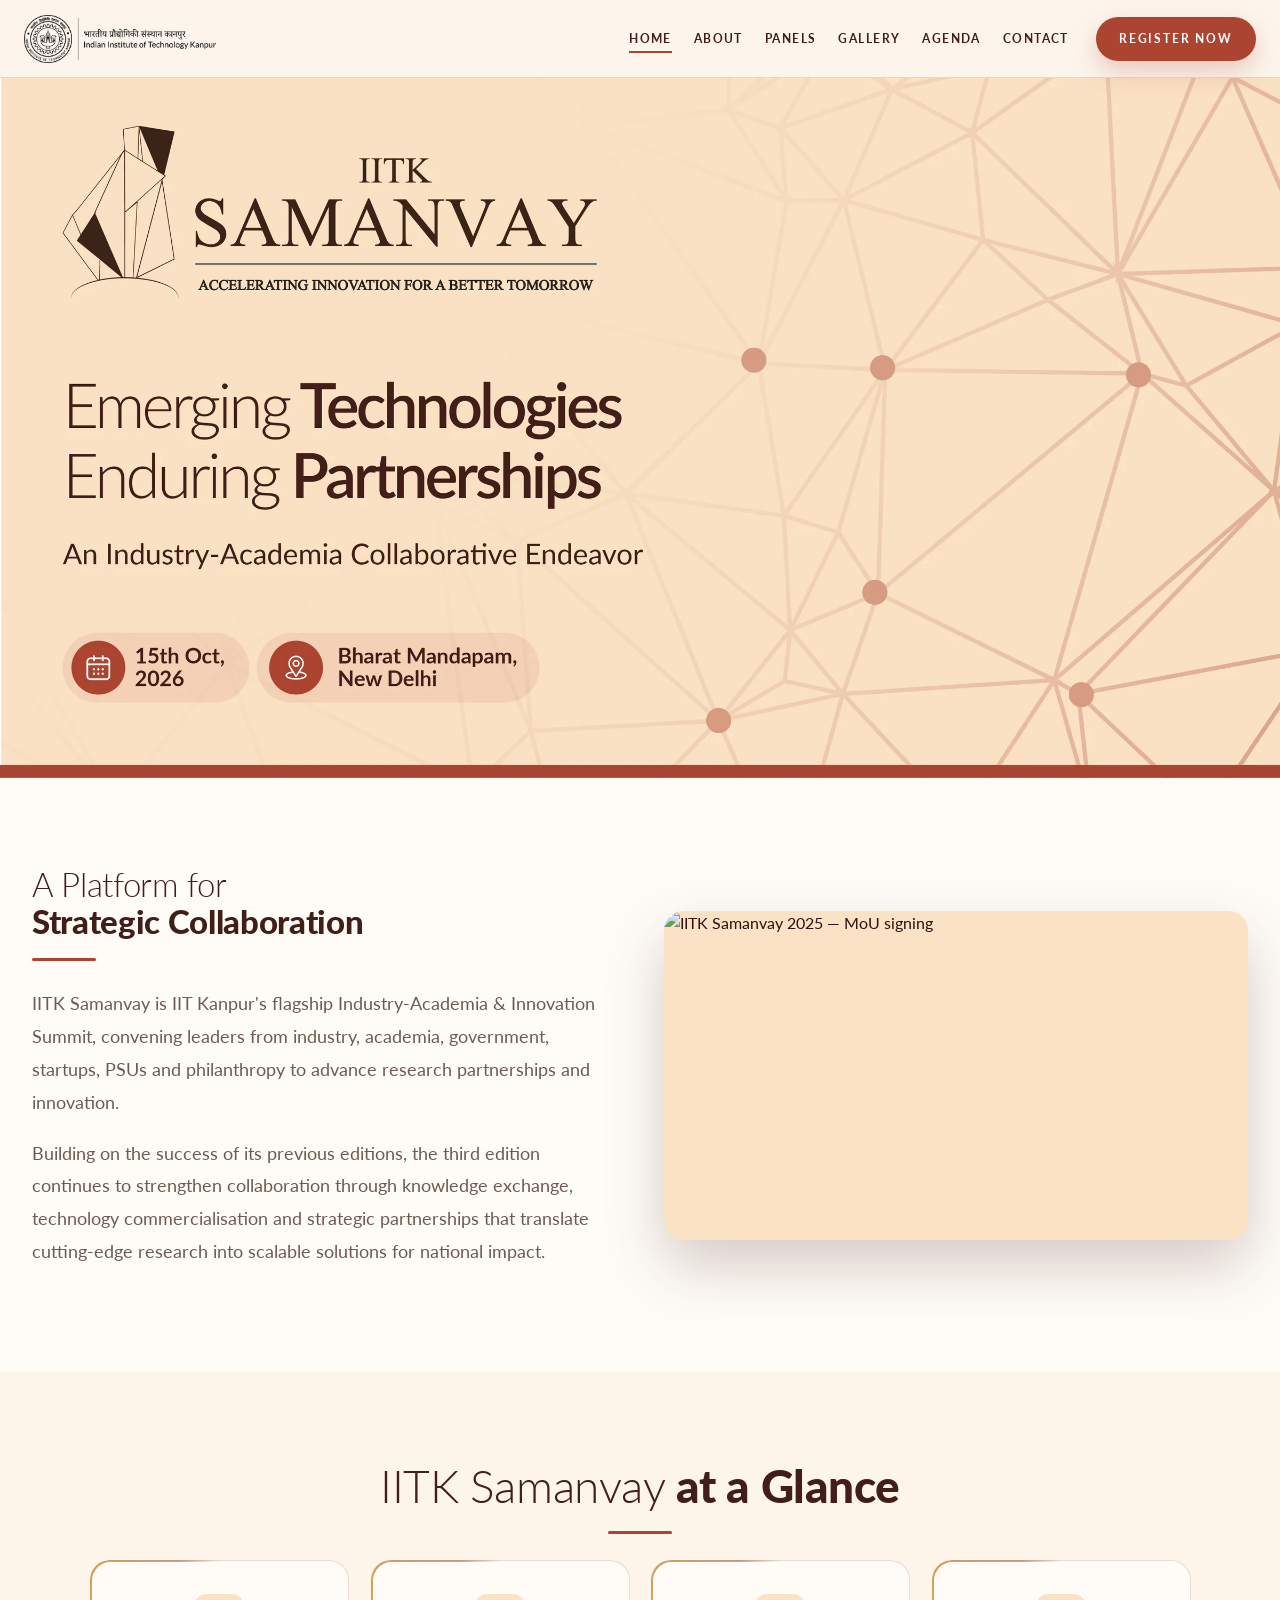
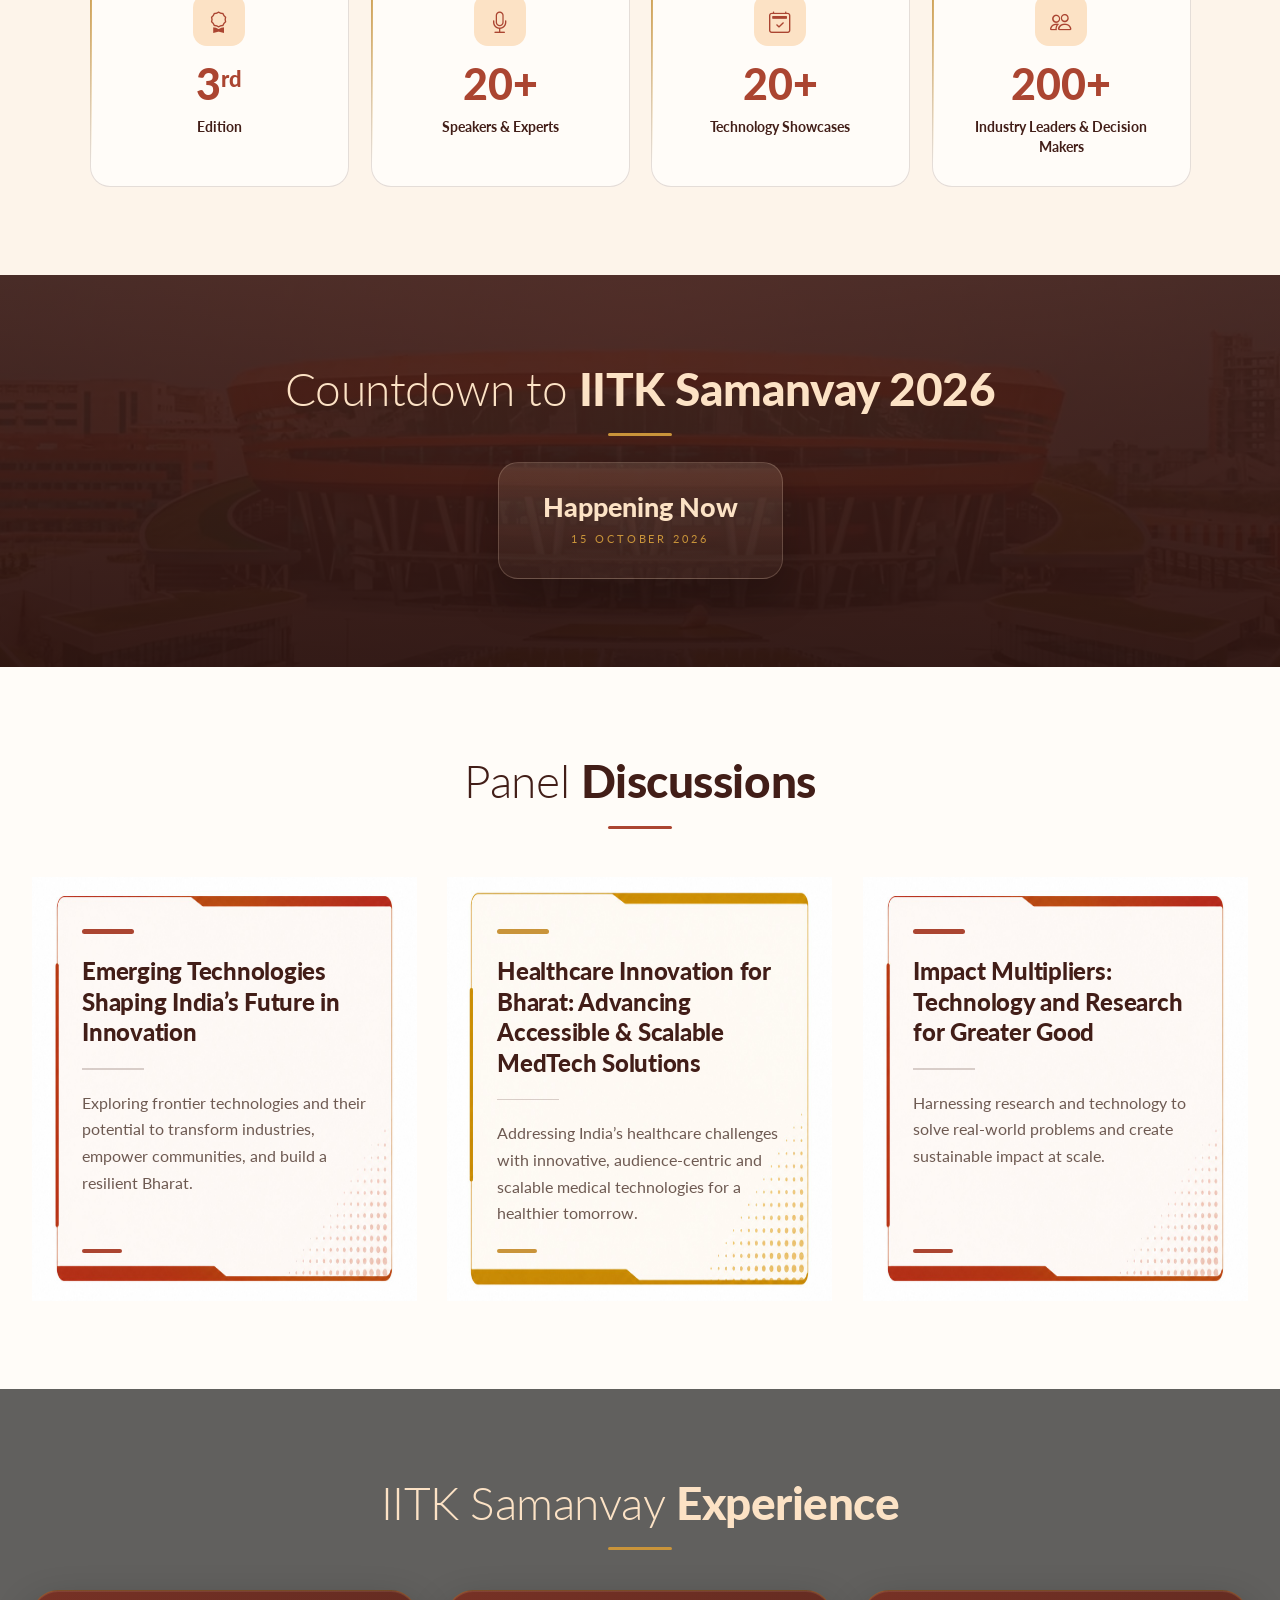
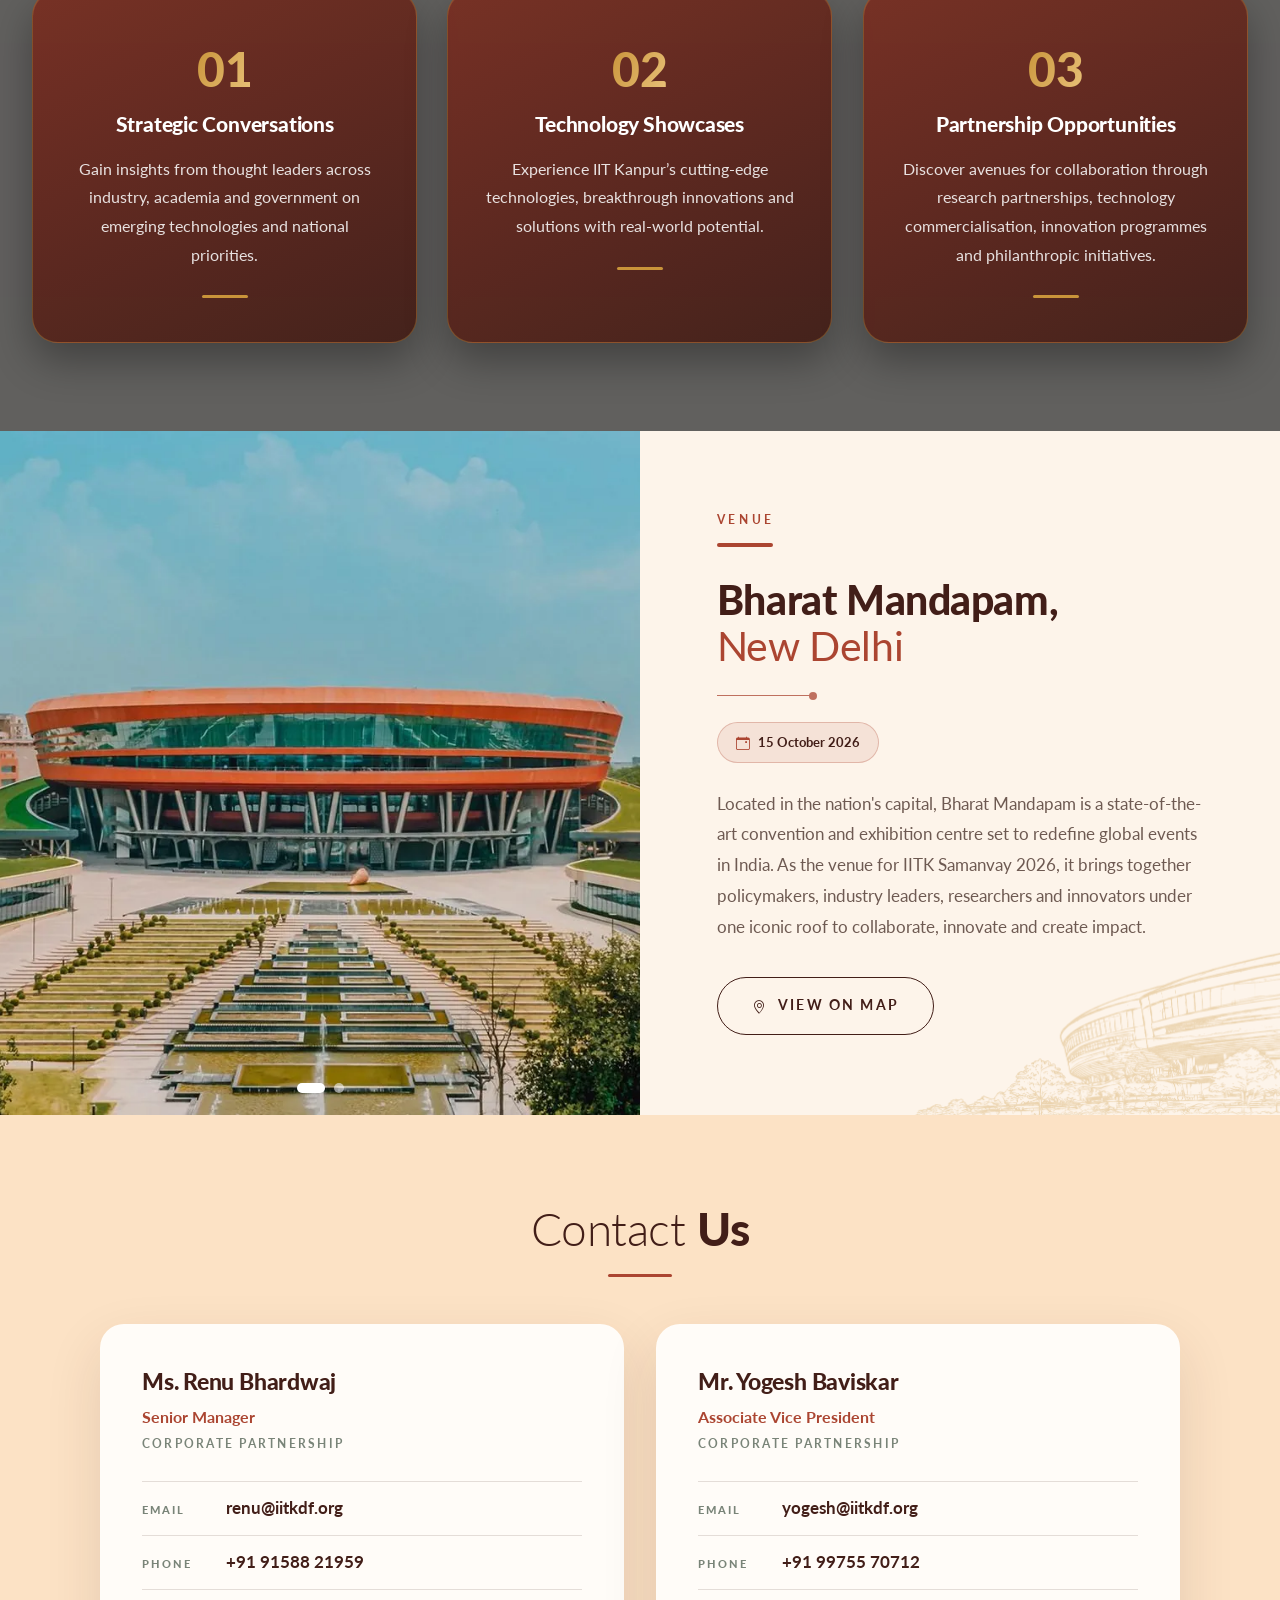
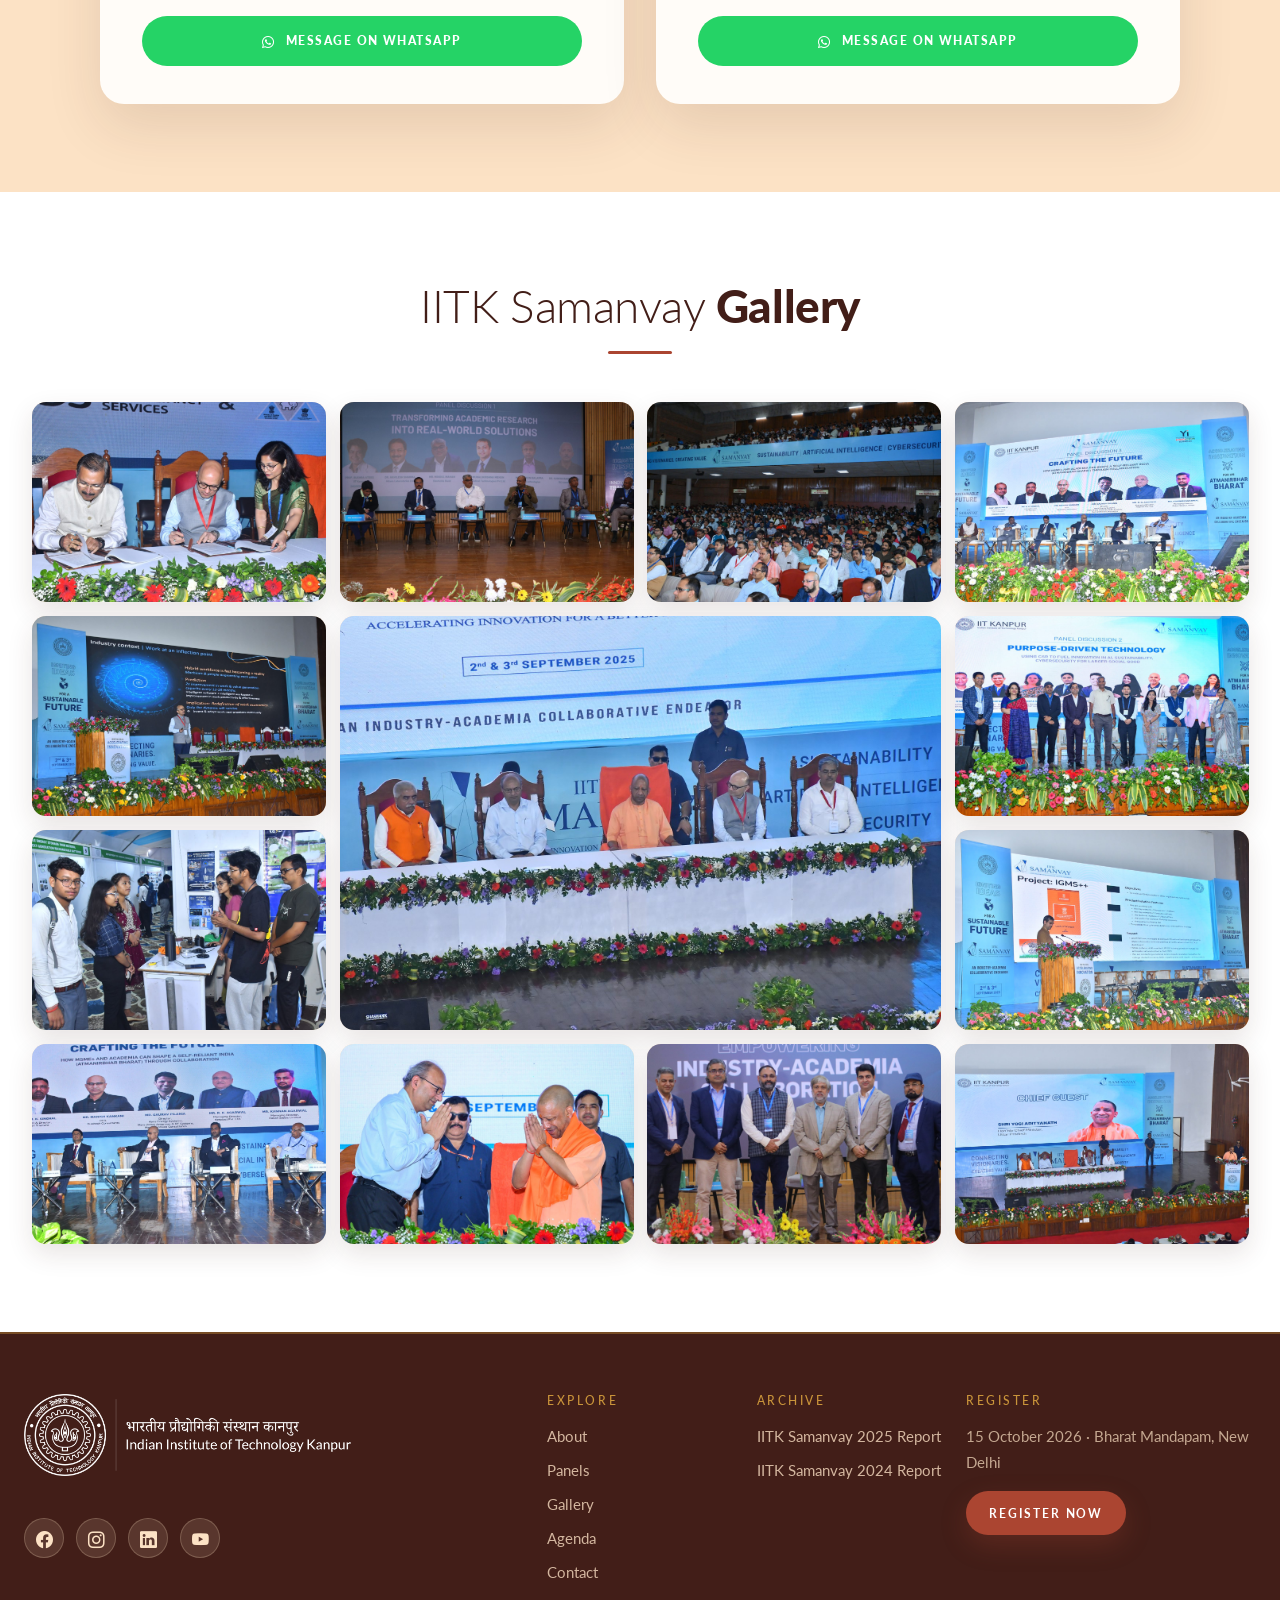
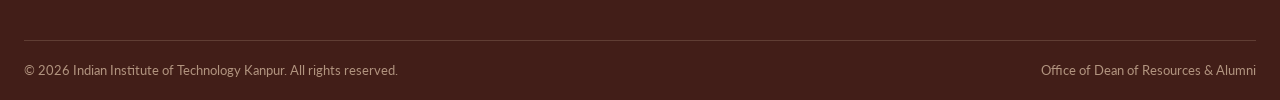
==== index.html @ 276095b9 "first f  h  j j commit" ====
<!DOCTYPE html>
<html lang="en">

<head>
  <meta charset="UTF-8" />
  <meta name="viewport" content="width=device-width, initial-scale=1.0" />
  <title>IITK Samanvay 2026 | Industry-Academia &amp; Innovation Summit — IIT Kanpur</title>
  <meta name="description"
    content="IITK Samanvay 2026 — IIT Kanpur's flagship Industry-Academia &amp; Innovation Summit. 15 October 2026, Bharat Mandapam, New Delhi." />

  <!-- Fonts: Lato (site-wide) -->
  <link rel="preconnect" href="https://fonts.googleapis.com">
  <link rel="preconnect" href="https://fonts.gstatic.com" crossorigin>
  <link href="https://fonts.googleapis.com/css2?family=Lato:wght@300;400;700;900&display=swap" rel="stylesheet">

  <!-- Bootstrap + icons -->
  <link href="https://cdn.jsdelivr.net/npm/bootstrap@5.3.3/dist/css/bootstrap.min.css" rel="stylesheet" />
  <link rel="stylesheet" href="https://cdn.jsdelivr.net/npm/bootstrap-icons@1.11.3/font/bootstrap-icons.css">

<!-- ?v= is a cache-buster: it must change whenever style.css / script.js / speakers.js
       change, otherwise browsers keep serving the old file. -->
  <link rel="stylesheet" href="https://cdn.jsdelivr.net/npm/aos@2.3.4/dist/aos.css">
  <link rel="stylesheet" href="style.css?v=f90b2dcb" />
  <link rel="preload" as="image" href="images/IITK_samanvay_banner.webp?v=c9e54ad0">

  <!-- Google Tag Manager -->
  <script>(function (w, d, s, l, i) {
      w[l] = w[l] || []; w[l].push({ 'gtm.start': new Date().getTime(), event: 'gtm.js' });
      var f = d.getElementsByTagName(s)[0], j = d.createElement(s), dl = l != 'dataLayer' ? '&l=' + l : '';
      j.async = true; j.src = 'https://www.googletagmanager.com/gtm.js?id=' + i + dl; f.parentNode.insertBefore(j, f);
    })(window, document, 'script', 'dataLayer', 'GTM-NC5HWK8');</script>
  <!-- End Google Tag Manager -->
</head>

<body>
  <noscript><iframe src="https://www.googletagmanager.com/ns.html?id=GTM-NC5HWK8" height="0" width="0"
      style="display:none;visibility:hidden"></iframe></noscript>

  <!-- ============================= NAVBAR ============================= -->
  <nav class="navbar navbar-expand-lg fixed-top gtu-nav">
    <div class="container-fluid px-3 px-lg-4">
      <a class="navbar-brand" href="index.html">
        <img src="images/iitk-logo.png?v=f8f34403" alt="Indian Institute of Technology Kanpur" class="brand-iitk" />
      </a>
      <button class="navbar-toggler" type="button" data-bs-toggle="collapse" data-bs-target="#navbarNav"
        aria-label="Toggle navigation">
        <i class="bi bi-list fs-3" style="color:#421E18"></i>
      </button>
      <div class="collapse navbar-collapse justify-content-end" id="navbarNav">
        <ul class="navbar-nav align-items-lg-center">
          <li class="nav-item"><a class="nav-link active" href="#home">Home</a></li>
          <li class="nav-item"><a class="nav-link" href="#about">About</a></li>
          <li class="nav-item"><a class="nav-link" href="#panels">Panels</a></li>
          <li class="nav-item"><a class="nav-link" href="#gallery">Gallery</a></li>
          <li class="nav-item"><a class="nav-link" href="https://iitk.ac.in/dora/IITK_Samanvay_Agenda_2026.pdf" target="_blank" rel="noopener noreferrer">Agenda</a></li>
          <li class="nav-item"><a class="nav-link" href="#contact">Contact</a></li>
          <li class="nav-item ms-lg-3 mt-2 mt-lg-0 d-none d-lg-block">
            <a href="https://zfrmz.in/ZJT3FvDksp4wmgIFJTu9" target="_blank" rel="noopener noreferrer"
              class="btn-gtu btn-sm-gtu w-100">Register Now</a>
          </li>
        </ul>
      </div>
    </div>
  </nav>

  <!-- ============================= HERO BANNER ============================= -->
  <section class="hero" id="home">
    <picture>
      <source media="(max-width: 767px)" type="image/webp" srcset="images/IITK_samanvay_banner_mobile.webp?v=a8222e92">
      <source media="(max-width: 767px)" srcset="images/IITK_samanvay_banner_mobile.jpg?v=a8222e92">
      <source type="image/webp" srcset="images/IITK_samanvay_banner.webp?v=c9e54ad0">
      <img src="images/IITK_samanvay_banner.jpg?v=c9e54ad0" alt="IITK Samanvay 2026 — Emerging Technologies, Enduring Partnerships"
        class="hero-img" fetchpriority="high">
    </picture>

  </section>

  <!-- ============================= ABOUT + PROMO VIDEO ============================= -->
  <section class="sec" id="about">
    <div class="container-gtu container-wide">
      <div class="row g-5 align-items-center">
        <div class="col-lg-6" data-aos="fade-up">
                    <h2 class="section-title title-fit">A Platform for<br><strong>Strategic Collaboration</strong></h2>
          <div class="rule"></div>
          <div class="about-copy">
            <p>IITK Samanvay is IIT Kanpur's flagship Industry-Academia &amp; Innovation Summit, convening leaders from
              industry, academia, government, startups, PSUs and philanthropy to advance research partnerships and
              innovation.</p>
            <p>Building on the success of its previous editions, the third edition continues to strengthen collaboration
              through knowledge exchange, technology commercialisation and strategic partnerships that translate
              cutting-edge research into scalable solutions for national impact.</p>
          </div>
        </div>

        <div class="col-lg-6" data-aos="fade-left">
          <div class="about-media">
            <picture>
              <source type="image/webp" srcset="images/DSC_6253.JPG">
              <img src="images/DSC_6253.JPG" alt="IITK Samanvay 2025 — MoU signing">
            </picture>
          </div>
        </div>
      </div>
    </div>
  </section>

  <!-- ============================= AT A GLANCE ============================= -->
  <section class="sec sec-cream" id="glance">
    <div class="container-gtu container-wide text-center">
            <h2 class="section-title" data-aos="fade-up">IITK Samanvay <strong>at a Glance</strong></h2>
      <div class="rule rule-center" data-aos="fade-up"></div>

      <div class="glance-grid">
        <div class="glance-card" data-aos="zoom-in" data-aos-delay="0">
          <span class="glance-ico"><i class="bi bi-award"></i></span>
          <span class="glance-num">3<sup style="font-size:.5em;top:-.6em">rd</sup></span>
          <p class="glance-txt">Edition</p>
        </div>
        <div class="glance-card" data-aos="zoom-in" data-aos-delay="80">
          <span class="glance-ico"><i class="bi bi-mic"></i></span>
          <span class="glance-num" data-count="20" data-suffix="+">20+</span>
          <p class="glance-txt">Speakers &amp; Experts</p>
        </div>
        <div class="glance-card" data-aos="zoom-in" data-aos-delay="160">
          <span class="glance-ico"><i class="bi bi-calendar2-check"></i></span>
          <span class="glance-num" data-count="20" data-suffix="+">20+</span>
          <p class="glance-txt">Technology Showcases</p>
        </div>
        <div class="glance-card" data-aos="zoom-in" data-aos-delay="240">
          <span class="glance-ico"><i class="bi bi-people"></i></span>
          <span class="glance-num" data-count="200" data-suffix="+">200+</span>
          <p class="glance-txt">Industry Leaders &amp; Decision Makers</p>
        </div>
      </div>
    </div>
  </section>

  <!-- ============================= COUNTDOWN ============================= -->
  <section class="sec countdown-sec on-dark" id="countdown">
    <picture class="cd-bg">
      <source type="image/webp" srcset="images/venue/bharat_maddappam.webp">
      <img src="images/venue/bharat_maddappam.jpg" alt="" aria-hidden="true" loading="lazy">
    </picture>
    <div class="container-gtu text-center">
            <h2 class="section-title on-dark" data-aos="fade-up">Countdown to <strong>IITK Samanvay 2026</strong></h2>
      <div class="rule rule-center rule-gold" data-aos="fade-up"></div>

      <div class="countdown-wrap" data-aos="fade-up" id="cdWrap" data-target="2026-10-15T09:30:00+05:30">
        <div class="cd-box"><span class="cd-num" data-cd="days">--</span><span class="cd-label">Days</span></div>
        <div class="cd-box"><span class="cd-num" data-cd="hours">--</span><span class="cd-label">Hours</span></div>
        <div class="cd-box"><span class="cd-num" data-cd="minutes">--</span><span class="cd-label">Minutes</span></div>
        <div class="cd-box"><span class="cd-num" data-cd="seconds">--</span><span class="cd-label">Seconds</span></div>
      </div>

    </div>
  </section>

  <!-- ============================= PANEL DISCUSSIONS ============================= -->
  <section class="sec panels-sec" id="panels">
    <div class="container-gtu container-wide">
      <div class="text-center mb-5" data-aos="fade-up">
                <h2 class="section-title">Panel <strong>Discussions</strong></h2>
        <div class="rule rule-center"></div>
      </div>

      <div class="panel-grid">
        <article class="panel-card c-rust" data-aos="fade-up" data-aos-delay="0">
          <span class="panel-dash-top"></span>
          <h3 class="panel-title">Emerging Technologies Shaping India’s Future in Innovation</h3>
          <span class="panel-rule"></span>
          <p class="panel-blurb">Exploring frontier technologies and their potential to transform industries, empower communities, and build a resilient Bharat.</p>
          <span class="panel-dash-bot"></span>
        </article>

        <article class="panel-card c-gold" data-aos="fade-up" data-aos-delay="120">
          <span class="panel-dash-top"></span>
          <h3 class="panel-title">Healthcare Innovation for Bharat: Advancing Accessible &amp; Scalable MedTech Solutions</h3>
          <span class="panel-rule"></span>
          <p class="panel-blurb">Addressing India’s healthcare challenges with innovative, audience-centric and scalable medical technologies for a healthier tomorrow.</p>
          <span class="panel-dash-bot"></span>
        </article>

        <article class="panel-card c-rust" data-aos="fade-up" data-aos-delay="240">
          <span class="panel-dash-top"></span>
          <h3 class="panel-title">Impact Multipliers: Technology and Research for Greater Good</h3>
          <span class="panel-rule"></span>
          <p class="panel-blurb">Harnessing research and technology to solve real-world problems and create sustainable impact at scale.</p>
          <span class="panel-dash-bot"></span>
        </article>

          </div>
  </section>

  <!-- ============================= EXPERIENCE ============================= -->
  <section class="sec experience on-dark" id="experience">
    <div class="container-gtu container-wide text-center">
      <h2 class="section-title on-dark" data-aos="fade-up">IITK Samanvay <strong>Experience</strong></h2>
      <div class="rule rule-center rule-gold" data-aos="fade-up"></div>

      <div class="exp-grid">
        <div class="exp-card" data-aos="fade-up" data-aos-delay="0">
          <span class="exp-num">01</span>
          <h3>Strategic Conversations</h3>
          <p>Gain insights from thought leaders across industry, academia and government on emerging technologies and national priorities.</p>
          <div class="exp-line"></div>
        </div>
        <div class="exp-card" data-aos="fade-up" data-aos-delay="120">
          <span class="exp-num">02</span>
          <h3>Technology Showcases</h3>
          <p>Experience IIT Kanpur’s cutting-edge technologies, breakthrough innovations and solutions with real-world potential.</p>
          <div class="exp-line"></div>
        </div>
        <div class="exp-card" data-aos="fade-up" data-aos-delay="240">
          <span class="exp-num">03</span>
          <h3>Partnership Opportunities</h3>
          <p>Discover avenues for collaboration through research partnerships, technology commercialisation, innovation programmes and philanthropic initiatives.</p>
          <div class="exp-line"></div>
        </div>
            </div>
    </div>
  </section>

  <!-- ============================= VENUE ============================= -->
  <section class="venue-sec" id="venue">
    <div class="venue-full">
      <div class="venue-card">

        <!-- photographs rotate automatically; add or swap files in images/venue/ -->
        <div class="vc-media" data-aos="fade-right">
          <div class="venue-slider" id="venueSlider">
            <picture>
              <source type="image/webp" srcset="images/venue/bharat_maddappam.webp">
              <img src="images/venue/bharat_maddappam.jpg" alt="Bharat Mandapam, New Delhi" class="is-on">
            </picture>
            <picture>
              <source type="image/webp" srcset="images/venue/G20-bharat-mandapam-delhi-pti.webp">
              <img src="images/venue/G20-bharat-mandapam-delhi-pti.jpg" alt="Bharat Mandapam convention centre"
                loading="lazy">
            </picture>
          </div>
          <div class="venue-dots" id="venueDots"></div>
        </div>

        <div class="vc-body" data-aos="fade-left">
          <span class="vc-eyebrow">Venue</span>
          <span class="vc-bar"></span>

          <h2 class="venue-title">
            <span class="v-line1">Bharat Mandapam,</span>
            <span class="v-line2">New Delhi</span>
          </h2>

          <span class="vc-rule"></span>

          <div class="vc-meta">
            <span class="vc-chip"><i class="bi bi-calendar-event"></i> 15 October 2026</span>
          </div>

          <p>Located in the nation's capital, Bharat Mandapam is a state-of-the-art convention and exhibition centre
            set to redefine global events in India. As the venue for IITK Samanvay 2026, it brings together
            policymakers, industry leaders, researchers and innovators under one iconic roof to collaborate, innovate
            and create impact.</p>

          <a href="https://maps.google.com/?q=Bharat+Mandapam+New+Delhi" target="_blank" rel="noopener noreferrer"
            class="btn-gtu-ghost vc-btn"><i class="bi bi-geo-alt"></i> View on Map</a>
        </div>
      </div>
    </div>
  </section>

  <!-- ============================= CONTACT ============================= -->
  <section class="sec sec-champagne contact-sec" id="contact">
    <div class="container-gtu container-wide">
      <div class="text-center mb-5" data-aos="fade-up">
        <h2 class="section-title">Contact <strong>Us</strong></h2>
        <div class="rule rule-center"></div>
      </div>

      <div class="contact-people">
        <article class="person-card" data-aos="fade-up">
          <h3 class="pc-name">Ms. Renu Bhardwaj</h3>
          <p class="pc-role">Senior Manager</p>
          <p class="pc-team">Corporate Partnership</p>

          <ul class="pc-list">
            <li>
              <span class="pc-key">Email</span>
              <a class="pc-val" href="mailto:renu@iitkdf.org">renu@iitkdf.org</a>
            </li>
            <li>
              <span class="pc-key">Phone</span>
              <a class="pc-val" href="tel:+919158821959">+91 91588 21959</a>
            </li>
          </ul>

          <a class="pc-wa" href="https://wa.me/919158821959?text=Hello%2C%20I%20would%20like%20to%20know%20more%20about%20IITK%20Samanvay%202026."
            target="_blank" rel="noopener noreferrer"><i class="bi bi-whatsapp"></i> Message on WhatsApp</a>
        </article>

        <article class="person-card" data-aos="fade-up" data-aos-delay="120">
          <h3 class="pc-name">Mr. Yogesh Baviskar</h3>
          <p class="pc-role">Associate Vice President</p>
          <p class="pc-team">Corporate Partnership</p>

          <ul class="pc-list">
            <li>
              <span class="pc-key">Email</span>
              <a class="pc-val" href="mailto:yogesh@iitkdf.org">yogesh@iitkdf.org</a>
            </li>
            <li>
              <span class="pc-key">Phone</span>
              <a class="pc-val" href="tel:+919975570712">+91 99755 70712</a>
            </li>
          </ul>

          <a class="pc-wa" href="https://wa.me/919975570712?text=Hello%2C%20I%20would%20like%20to%20know%20more%20about%20IITK%20Samanvay%202026."
            target="_blank" rel="noopener noreferrer"><i class="bi bi-whatsapp"></i> Message on WhatsApp</a>
        </article>
      </div>

    </div>
  </section>

  <!-- ============================= GALLERY ============================= -->
  <section class="sec" id="gallery">
    <div class="container-gtu container-wide">
      <div class="text-center mb-5" data-aos="fade-up">
                <h2 class="section-title">IITK Samanvay <strong>Gallery</strong></h2>
        <div class="rule rule-center"></div>
      </div>

      <!-- Tiles render from the GALLERY array in speakers.js -->
      <div class="gallery-grid" data-aos="fade-up" id="galleryGrid"></div>

    </div>
  </section>

  <!-- ============================= FOOTER ============================= -->
  <footer class="gtu-footer">
    <div class="container-gtu">
      <div class="row g-4">
        <div class="col-lg-5">
          <img src="images/iitk-logo-white.png?v=0d77f109" alt="Indian Institute of Technology Kanpur" class="f-logo">
          <div class="footer-social">
            <a href="https://www.facebook.com/iitkanpur" target="_blank" rel="noopener noreferrer" aria-label="Facebook"><i class="bi bi-facebook"></i></a>
            <a href="https://www.instagram.com/iitkanpur/" target="_blank" rel="noopener noreferrer" aria-label="Instagram"><i class="bi bi-instagram"></i></a>
            <a href="https://www.linkedin.com/school/indian-institute-of-technology-kanpur/" target="_blank" rel="noopener noreferrer" aria-label="LinkedIn"><i class="bi bi-linkedin"></i></a>
            <a href="https://www.youtube.com/@iitkanpur" target="_blank" rel="noopener noreferrer" aria-label="YouTube"><i class="bi bi-youtube"></i></a>
          </div>
        </div>

        <div class="col-6 col-lg-2">
          <h5>Explore</h5>
          <ul>
            <li><a href="#about">About</a></li>
            <li><a href="#panels">Panels</a></li>
            <li><a href="#gallery">Gallery</a></li>
            <li><a href="https://iitk.ac.in/dora/IITK_Samanvay_Agenda_2026.pdf" target="_blank" rel="noopener noreferrer">Agenda</a></li>
            <li><a href="#contact">Contact</a></li>
          </ul>
        </div>

        <div class="col-6 col-lg-2">
          <h5>Archive</h5>
          <ul>
            <li><a href="docs/IITK_Samanvay_Report_2025.pdf" target="_blank" rel="noopener noreferrer">IITK Samanvay 2025 Report</a></li>
            <!-- TODO: confirm final 2024 report URL -->
            <li><a href="docs/IITK_Samanvay_Report_2024.pdf" target="_blank" rel="noopener noreferrer">IITK Samanvay 2024 Report</a></li>
          </ul>
        </div>

        <div class="col-lg-3">
          <h5>Register</h5>
          <p class="mb-3">15 October 2026 · Bharat Mandapam, New Delhi</p>
          <a href="https://zfrmz.in/ZJT3FvDksp4wmgIFJTu9" target="_blank" rel="noopener noreferrer"
            class="btn-gtu btn-sm-gtu">Register Now</a>
        </div>
      </div>

      <div class="footer-bottom d-flex flex-wrap justify-content-between gap-2">
        <span>&copy; 2026 Indian Institute of Technology Kanpur. All rights reserved.</span>
        <span>Office of Dean of Resources &amp; Alumni</span>
      </div>
    </div>
  </footer>

  <!-- floating contact widget -->
  <div class="float-dock" id="floatDock">
    <div class="fd-panel" id="fdPanel">
      <p class="fd-title">Talk to us</p>

      <div class="fd-person">
        <span class="fd-name">Ms. Renu Bhardwaj</span>
          <span class="fd-role">Senior Manager, Corporate Partnership</span>
        <div class="fd-links">
          <a class="fd-mini is-wa"
            href="https://wa.me/919158821959?text=Hello%2C%20I%20would%20like%20to%20know%20more%20about%20IITK%20Samanvay%202026."
            target="_blank" rel="noopener noreferrer" aria-label="WhatsApp Renu Bhardwaj"><i
              class="bi bi-whatsapp"></i></a>
          <a class="fd-mini" href="tel:+919158821959" aria-label="Call Renu Bhardwaj"><i
              class="bi bi-telephone-fill"></i></a>
          <a class="fd-mini" href="mailto:renu@iitkdf.org" aria-label="Email Renu Bhardwaj"><i
              class="bi bi-envelope-fill"></i></a>
        </div>
      </div>

      <div class="fd-person">
        <span class="fd-name">Mr. Yogesh Baviskar</span>
          <span class="fd-role">Associate Vice President, Corporate Partnership</span>
        <div class="fd-links">
          <a class="fd-mini is-wa"
            href="https://wa.me/919975570712?text=Hello%2C%20I%20would%20like%20to%20know%20more%20about%20IITK%20Samanvay%202026."
            target="_blank" rel="noopener noreferrer" aria-label="WhatsApp Yogesh Baviskar"><i
              class="bi bi-whatsapp"></i></a>
          <a class="fd-mini" href="tel:+919975570712" aria-label="Call Yogesh Baviskar"><i
              class="bi bi-telephone-fill"></i></a>
          <a class="fd-mini" href="mailto:yogesh@iitkdf.org" aria-label="Email Yogesh Baviskar"><i
              class="bi bi-envelope-fill"></i></a>
        </div>
      </div>

    </div>

    <div class="fd-quick">
      <a class="fd-quick-btn is-register" href="https://zfrmz.in/ZJT3FvDksp4wmgIFJTu9" target="_blank"
        rel="noopener noreferrer"><i class="bi bi-pencil-square"></i><span>Register</span></a>
      <a class="fd-quick-btn is-agenda" href="https://iitk.ac.in/dora/IITK_Samanvay_Agenda_2026.pdf" target="_blank" rel="noopener noreferrer"><i class="bi bi-calendar3"></i><span>Agenda</span></a>
    </div>

    <button class="fd-fab" id="fdFab" type="button" aria-expanded="false" aria-controls="fdPanel"
      aria-label="Contact options">
      <i class="bi bi-chat-dots-fill fd-i-open"></i>
      <i class="bi bi-x-lg fd-i-close"></i>
    </button>
  </div>

  <!-- lightbox -->
  <div class="lightbox" id="lightbox" aria-hidden="true">
    <button class="lb-close" aria-label="Close"><i class="bi bi-x-lg"></i></button>
    <button class="lb-prev" aria-label="Previous"><i class="bi bi-chevron-left"></i></button>
    <button class="lb-next" aria-label="Next"><i class="bi bi-chevron-right"></i></button>
    <img src="" alt="">
  </div>

  <script src="https://cdn.jsdelivr.net/npm/bootstrap@5.3.3/dist/js/bootstrap.bundle.min.js"></script>
  <script src="https://cdn.jsdelivr.net/npm/aos@2.3.4/dist/aos.js"></script>
  <script src="speakers.js?v=929f7d44"></script>
  <script src="script.js?v=038ee86b"></script>
</body>

</html>
---- style.css ----
/* =========================================================
   IITK SAMANVAY 2026  —  Greater Than Us (GTU) theme
   Typeface: Lato (site-wide)
   ========================================================= */

:root {
  /* GTU design tokens */
  --reddish-brown: #AB4531;
  --mahogany: #421E18;
  --champagne: #FCE2C5;
  --grey-olive: #798478;
  --gold: #C9943A;

  /* derived */
  --cream: #FDF4EA;
  --paper: #FFFCF8;
  --ink: #2B1310;
  --muted: #6E5A52;
  --line: rgba(66, 30, 24, .14);

  --font-sans: 'Lato', 'Helvetica Neue', Helvetica, Arial, sans-serif;

  --container: 1360px;
  --nav-h: 78px;
}

/* ---------- base ---------- */
* { -webkit-font-smoothing: antialiased; }

html { scroll-behavior: smooth; scroll-padding-top: calc(var(--nav-h) + 10px); }

body,
h1, h2, h3, h4, h5, h6,
p, a, span, li, div, label,
.btn, input, button, textarea, select,
.navbar, .nav-link, .modal, .dropdown-menu {
  font-family: var(--font-sans) !important;
}

/* icon fonts must keep their own family */
[class^="bi-"], [class*=" bi-"], .bi { font-family: "bootstrap-icons" !important; }

body {
  color: var(--ink);
  background: var(--paper);
  padding-top: var(--nav-h);
  overflow-x: hidden;
}

h1, h2, h3, h4, h5 { color: var(--mahogany); letter-spacing: -.01em; }
p { color: var(--muted); line-height: 1.75; }
a { text-decoration: none; }

.container-gtu {
  width: 100%;
  max-width: var(--container);
  margin-inline: auto;
  padding-inline: 24px;
}

/* wide band — used where the content should breathe across the viewport */
.container-gtu.container-wide { max-width: 1660px; padding-inline: 32px; }

@media (max-width: 767.98px) { .container-gtu.container-wide { padding-inline: 20px; } }

/* a lede that holds one line on desktop */
.lede-wide {
  max-width: 1180px;
  margin-inline: auto;
  font-size: 1.02rem;
}

/* ---------- shared bits ---------- */
.eyebrow {
  font-size: .78rem;
  font-weight: 700;
  letter-spacing: .32em;
  text-transform: uppercase;
  color: var(--reddish-brown);
  margin-bottom: 14px;
  display: block;
}

.eyebrow-light { color: var(--gold); }

.section-title {
  font-size: clamp(1.9rem, 3.6vw, 3.1rem);
  font-weight: 300;
  line-height: 1.14;
  margin-bottom: 18px;
}

.section-title strong { font-weight: 900; }

/* headline sized to hold its bold line on a single row in a half-width column */
.section-title.title-fit { font-size: clamp(1.7rem, 2.55vw, 2.5rem); }
.section-title.title-fit strong { white-space: nowrap; }

@media (max-width: 991.98px) {
  .section-title.title-fit { font-size: clamp(1.6rem, 6vw, 2.2rem); }
  .section-title.title-fit strong { white-space: normal; }
}

.section-title.on-dark,
.on-dark h2, .on-dark h3, .on-dark h4 { color: var(--champagne); }
.on-dark p { color: rgba(252, 226, 197, .78); }

.rule { width: 64px; height: 3px; background: var(--reddish-brown); border-radius: 3px; margin: 0 0 26px; }
.rule-center { margin-inline: auto; }
.rule-gold { background: var(--gold); }

.sec { padding: 88px 0; }
.sec-cream { background: var(--cream); }
.sec-champagne { background: var(--champagne); }
.sec-dark { background: var(--mahogany); }

/* ---------- buttons ---------- */
.btn-gtu, .btn-gtu-ghost {
  display: inline-flex;
  align-items: center;
  justify-content: center;
  gap: 10px;
  height: 58px;
  padding: 0 34px;
  border-radius: 999px;
  font-weight: 700;
  font-size: .85rem;
  letter-spacing: .16em;
  text-transform: uppercase;
  border: 1.5px solid transparent;
  transition: transform .2s ease, background-color .25s ease, color .25s ease, box-shadow .25s ease;
  cursor: pointer;
}

.btn-gtu { background: var(--reddish-brown); color: #fff; box-shadow: 0 10px 26px rgba(171, 69, 49, .26); }
.btn-gtu:hover { background: var(--mahogany); color: #fff; transform: translateY(-2px); }

.btn-gtu-ghost { background: transparent; color: var(--mahogany); border-color: var(--mahogany); }
.btn-gtu-ghost:hover { background: var(--mahogany); color: var(--champagne); transform: translateY(-2px); }

.btn-gtu-ghost.on-dark-btn { color: var(--champagne); border-color: rgba(252, 226, 197, .55); }
.btn-gtu-ghost.on-dark-btn:hover { background: var(--champagne); color: var(--mahogany); }

.btn-sm-gtu { height: 44px; padding: 0 22px; font-size: .72rem; }

/* ---------- navbar ---------- */
.gtu-nav {
  height: var(--nav-h);
  background: rgba(253, 244, 234, .84);
  backdrop-filter: saturate(140%) blur(14px);
  -webkit-backdrop-filter: saturate(140%) blur(14px);
  border-bottom: 1px solid var(--line);
}

.gtu-nav .navbar-brand { display: flex; align-items: center; gap: 14px; }
.gtu-nav .navbar-brand .brand-iitk { height: 48px; width: auto; }
.gtu-nav .navbar-brand .brand-samanvay { height: 40px; width: auto; }
.gtu-nav .navbar-brand .brand-sep {
  width: 1px;
  height: 30px;
  background: rgba(66, 30, 24, .28);
  flex: 0 0 auto;
}

@media (max-width: 767.98px) {
  .gtu-nav .navbar-brand { gap: 9px; }
  .gtu-nav .navbar-brand .brand-iitk { height: 36px; }
}

@media (max-width: 400px) {
  /* on the tightest screens keep just the institute mark beside the CTA */
  .gtu-nav .navbar-brand .brand-samanvay,
  .gtu-nav .navbar-brand .brand-sep { display: none; }
}

.gtu-nav .nav-link {
  color: var(--mahogany) !important;
  font-size: .74rem;
  font-weight: 700;
  letter-spacing: .12em;
  text-transform: uppercase;
  padding: 10px 11px !important;
  position: relative;
}

.gtu-nav .nav-link::after {
  content: "";
  position: absolute;
  left: 11px; right: 11px; bottom: 4px;
  height: 2px;
  background: var(--reddish-brown);
  transform: scaleX(0);
  transform-origin: left;
  transition: transform .28s ease;
}
.gtu-nav .nav-link:hover::after,
.gtu-nav .nav-link.active::after { transform: scaleX(1); }

.gtu-nav .navbar-toggler { border: 1px solid var(--line); padding: 6px 10px; }
.gtu-nav .navbar-toggler:focus { box-shadow: none; }

@media (max-width: 1199.98px) {
  .gtu-nav .navbar-collapse {
    background: var(--cream);
    margin: 0 -12px;
    padding: 12px 22px 22px;
    border-bottom: 1px solid var(--line);
    max-height: calc(100vh - var(--nav-h));
    overflow-y: auto;
  }
  .gtu-nav .nav-link::after { display: none; }
}

/* ---------- hero banner ---------- */
.hero {
  position: relative;
  background: var(--champagne);
  overflow: hidden;
  line-height: 0;
}

.hero picture { display: contents; }

/* the artwork is padded taller than every viewport (padding on TOP only),
   so cover + bottom anchor trims just that padding: the banner itself —
   including its own brick rule at the very bottom — always shows intact */
/* desktop: the whole banner is shown — width drives height, so the IITK mark
   at the top and the brick rule at the bottom are never cropped */
.hero-img {
  display: block;
  width: 100%;
  height: auto;
}

/* mobile: the tall portrait poster fills the viewport height; cover trims only
   its top padding (artwork is padded taller than any phone) */
@media (max-width: 767.98px) {
  /* show the whole mobile banner at its natural proportions — no stretch/crop */
  .hero-img { height: auto; }
}

/* ---------- about + promo video ---------- */
.about-copy p { font-size: 1.14rem; line-height: 1.8; }
.about-copy p + p { margin-top: 18px; }

.about-media {
  position: relative;
  border-radius: 20px;
  overflow: hidden;
  aspect-ratio: 16 / 9;
  background: var(--champagne);
  box-shadow: 0 26px 60px rgba(66, 30, 24, .22);
}
.about-media img {
  width: 100%;
  height: 100%;
  object-fit: cover;
  display: block;
  transition: transform .8s cubic-bezier(.22, .8, .3, 1);
}
.about-media:hover img { transform: scale(1.04); }

.video-frame {
  position: relative;
  border-radius: 20px;
  overflow: hidden;
  aspect-ratio: 16 / 9;
  background: var(--mahogany);
  box-shadow: 0 26px 60px rgba(66, 30, 24, .22);
}

/* no colour overlay on the video / poster */
.video-frame > img { width: 100%; height: 100%; object-fit: cover; opacity: 1; filter: none; display: block; }

.video-frame .play {
  position: absolute;
  inset: 0;
  display: grid;
  place-items: center;
  cursor: pointer;
}

/* small, glassy, centred — the thumbnail stays the hero */
.video-frame .play-btn {
  width: 58px; height: 58px;
  border-radius: 50%;
  background: rgba(255, 255, 255, .16);
  border: 1.5px solid rgba(255, 255, 255, .85);
  backdrop-filter: blur(6px);
  -webkit-backdrop-filter: blur(6px);
  display: grid; place-items: center;
  font-size: 1.35rem;
  color: #fff;
  padding-left: 3px;
  transition: transform .3s ease, background-color .3s ease, border-color .3s ease;
  box-shadow: 0 8px 22px rgba(0, 0, 0, .3);
}

.video-frame:hover .play-btn {
  transform: scale(1.08);
  background: var(--reddish-brown);
  border-color: var(--reddish-brown);
}

/* caption sits out of the way, bottom-left */
.video-frame .video-tag {
  position: absolute;
  left: 16px; bottom: 16px;
  font-size: .64rem;
  letter-spacing: .2em;
  text-transform: uppercase;
  font-weight: 700;
  color: #fff;
  background: rgba(66, 30, 24, .6);
  backdrop-filter: blur(4px);
  -webkit-backdrop-filter: blur(4px);
  padding: 6px 14px;
  border-radius: 999px;
  pointer-events: none;
}

.video-frame iframe { position: absolute; inset: 0; width: 100%; height: 100%; border: 0; }

/* ---------- countdown (premium) ---------- */
.countdown-sec {
  position: relative;
  isolation: isolate;   /* keeps the photo layer above the section's own gradients */
  background:
    radial-gradient(900px 420px at 50% 12%, rgba(171, 69, 49, .55), transparent 70%),
    linear-gradient(180deg, #4A231C, var(--mahogany));
  overflow: hidden;
}

.countdown-sec .cd-bg {
  position: absolute;
  inset: 0;
  z-index: -1;
}

.countdown-sec .cd-bg img {
  width: 100%; height: 100%;
  object-fit: cover;
  opacity: .34;
}

/* keeps the type readable over the photograph */
.countdown-sec .cd-bg::after {
  content: "";
  position: absolute;
  inset: 0;
  background: linear-gradient(180deg, rgba(66, 30, 24, .74), rgba(43, 19, 16, .88));
}

.countdown-sec > .container-gtu { position: relative; z-index: 1; }

.countdown-wrap { display: flex; flex-wrap: wrap; justify-content: center; gap: 22px; margin-top: 8px; }

.cd-box {
  position: relative;
  width: 168px;
  padding: 30px 12px 24px;
  border-radius: 20px;
  text-align: center;
  background: linear-gradient(180deg, rgba(252, 226, 197, .12), rgba(252, 226, 197, .04));
  border: 1px solid rgba(252, 226, 197, .2);
  backdrop-filter: blur(6px);
  -webkit-backdrop-filter: blur(6px);
  box-shadow: 0 18px 40px rgba(0, 0, 0, .22);
  animation: cdFloat 6s ease-in-out infinite;
  transition: transform .3s ease, border-color .3s ease;
}

.cd-box:nth-child(2) { animation-delay: .5s; }
.cd-box:nth-child(3) { animation-delay: 1s; }
.cd-box:nth-child(4) { animation-delay: 1.5s; }

.cd-box:hover { transform: translateY(-6px); border-color: rgba(201, 148, 58, .6); }

@keyframes cdFloat {
  0%, 100% { transform: translateY(0); }
  50% { transform: translateY(-8px); }
}

.cd-num {
  display: block;
  font-size: clamp(2.4rem, 5vw, 3.6rem);
  font-weight: 900;
  line-height: 1;
  color: var(--champagne);
  font-variant-numeric: tabular-nums;
  transition: transform .18s ease, color .18s ease;
}

.cd-num.tick { transform: scale(1.12); color: #fff; }

.cd-label {
  display: block;
  margin-top: 12px;
  font-size: .66rem;
  letter-spacing: .28em;
  text-transform: uppercase;
  color: var(--gold);
}

.cd-foot {
  margin-top: 34px;
  font-size: .78rem;
  letter-spacing: .22em;
  text-transform: uppercase;
  color: rgba(252, 226, 197, .68);
}

/* ---------- at a glance ---------- */
.glance-grid { display: grid; grid-template-columns: repeat(4, 1fr); gap: 22px; max-width: 1100px; margin-inline: auto; }

@property --ang {
  syntax: '<angle>';
  initial-value: 0deg;
  inherits: false;
}

.glance-card {
  position: relative;
  background: var(--paper);
  border: none;
  box-shadow: inset 0 0 0 1px var(--line);
  border-radius: 20px;
  padding: 34px 20px 30px;
  text-align: center;
  transition: transform .3s ease, box-shadow .3s ease;
}

/* a light gold highlight that keeps travelling top -> right -> bottom -> left */
.glance-card::after {
  content: "";
  position: absolute;
  inset: 0;
  border-radius: inherit;
  padding: 1.5px;
  background: conic-gradient(from var(--ang),
      rgba(201, 148, 58, 0) 0deg,
      rgba(201, 148, 58, 0) 235deg,
      rgba(201, 148, 58, .85) 305deg,
      rgba(171, 69, 49, .5) 340deg,
      rgba(201, 148, 58, 0) 360deg);
  -webkit-mask: linear-gradient(#000 0 0) content-box, linear-gradient(#000 0 0);
  -webkit-mask-composite: xor;
  mask: linear-gradient(#000 0 0) content-box, linear-gradient(#000 0 0);
  mask-composite: exclude;
  animation: glanceRun 5s linear infinite;
  pointer-events: none;
}

.glance-card:nth-child(2)::after { animation-delay: -1s; }
.glance-card:nth-child(3)::after { animation-delay: -2s; }
.glance-card:nth-child(4)::after { animation-delay: -3s; }
.glance-card:nth-child(5)::after { animation-delay: -4s; }

@keyframes glanceRun { to { --ang: 360deg; } }

.glance-card:hover { transform: translateY(-8px); box-shadow: inset 0 0 0 1px var(--line), 0 22px 44px rgba(66, 30, 24, .13); }

.glance-ico {
  width: 52px; height: 52px;
  margin: 0 auto 16px;
  border-radius: 14px;
  display: grid; place-items: center;
  background: var(--champagne);
  color: var(--reddish-brown);
  font-size: 1.35rem;
}

.glance-num {
  display: block;
  font-size: 2.7rem;
  font-weight: 900;
  color: var(--reddish-brown);
  line-height: 1;
  margin-bottom: 12px;
  font-variant-numeric: tabular-nums;
}

.glance-num.is-word { font-size: 1.85rem; padding-top: .5rem; }

.glance-txt { font-size: .86rem; color: var(--mahogany); font-weight: 700; line-height: 1.45; margin: 0; }

@media (max-width: 1199.98px) { .glance-grid { grid-template-columns: repeat(3, 1fr); } }
@media (max-width: 767.98px) { .glance-grid { grid-template-columns: repeat(2, 1fr); } }
@media (max-width: 400px) { .glance-grid { grid-template-columns: 1fr; } }

/* ---------- feature card (Chief Guest / Keynote — 2025 layout) ---------- */
.feature-card {
  background: #fff;
  border-radius: 28px;
  padding: 44px;
  box-shadow: 0 30px 70px rgba(66, 30, 24, .12);
}

.feature-media {
  border-radius: 24px;
  overflow: hidden;
  border: 6px solid var(--reddish-brown);
  background: var(--champagne);
  aspect-ratio: 4 / 5;
  max-height: 620px;
  box-shadow: 0 18px 40px rgba(66, 30, 24, .18);
}

.feature-media img { width: 100%; height: 100%; object-fit: cover; display: block; }

.feature-head {
  font-size: clamp(1.8rem, 3.4vw, 3rem);
  font-weight: 300;
  line-height: 1.12;
  color: var(--reddish-brown);
  margin-bottom: 8px;
}
.feature-head strong { font-weight: 900; color: var(--mahogany); }

.feature-name { font-size: clamp(1.6rem, 3vw, 2.3rem); font-weight: 900; margin: 26px 0 8px; }
.feature-desig { font-size: 1.08rem; color: var(--reddish-brown); font-weight: 700; margin: 0 0 2px; }
.feature-org { font-size: 1.02rem; color: var(--grey-olive); font-weight: 700; margin: 0 0 20px; }
.feature-bio { font-size: 1.02rem; margin-bottom: 28px; }

.placeholder-box {
  width: 100%; height: 100%;
  border: 2px dashed rgba(171, 69, 49, .38);
  border-radius: 16px;
  display: grid;
  place-items: center;
  align-content: center;
  gap: 10px;
  text-align: center;
  padding: 22px;
  background: rgba(252, 226, 197, .5);
}

.placeholder-box .ph-ico { font-size: 2rem; color: var(--reddish-brown); }

.placeholder-box .ph-txt {
  font-size: .72rem;
  letter-spacing: .2em;
  text-transform: uppercase;
  font-weight: 700;
  color: var(--reddish-brown);
  margin: 0;
}

@media (max-width: 991.98px) {
  .feature-card { padding: 24px; }
  .feature-media { aspect-ratio: 4 / 3; max-height: none; }
}

/* ---------- panel discussions (framed cards) ---------- */
.panels-sec { background: var(--paper); }

.panel-grid { display: grid; grid-template-columns: repeat(3, minmax(0, 1fr)); gap: 30px; }

.panel-card {
  position: relative;
  width: 100%;
  min-width: 0;
  display: flex;
  flex-direction: column;
  /* the supplied frame art IS the card background, stretched to the card box */
  background: var(--frame) center / 100% 100% no-repeat;
  min-height: 400px;
  padding: 52px 50px 48px;
  transition: transform .4s cubic-bezier(.22, .8, .3, 1), filter .4s ease;
}
.panel-card.c-rust { --frame: url('images/panel-frame-rust.jpg'); }
.panel-card.c-gold { --frame: url('images/panel-frame-gold.jpg'); }

.panel-card:hover { transform: translateY(-10px); filter: drop-shadow(0 24px 44px rgba(66, 30, 24, .22)); }

/* small accent dash at the top, tinted per card */
.panel-dash-top {
  display: block;
  width: 52px;
  height: 5px;
  border-radius: 5px;
  margin-bottom: 22px;
}
.c-rust .panel-dash-top { background: var(--reddish-brown); }
.c-gold .panel-dash-top { background: var(--gold); }

.panel-title {
  font-size: 1.5rem;
  font-weight: 900;
  color: var(--mahogany);
  line-height: 1.28;
  margin: 0;
  letter-spacing: -.01em;
}

.panel-rule {
  display: block;
  width: 62px;
  height: 1.5px;
  background: rgba(66, 30, 24, .2);
  margin: 20px 0;
}

.panel-blurb {
  font-size: .98rem;
  line-height: 1.7;
  color: var(--muted);
  margin: 0 0 22px;
}

.panel-dash-bot {
  display: block;
  width: 40px;
  height: 4px;
  border-radius: 4px;
  margin-top: auto;
  transition: width .45s ease;
}
.c-rust .panel-dash-bot { background: var(--reddish-brown); }
.c-gold .panel-dash-bot { background: var(--gold); }
.panel-card:hover .panel-dash-bot { width: 72px; }

@media (max-width: 991.98px) {
  .panel-grid { grid-template-columns: 1fr; gap: 24px; }
  .panel-card { aspect-ratio: auto; padding: 44px 40px; }
  .panel-title { font-size: 1.42rem; }
}

/* ---------- speaker cards (2025 layout) ---------- */
.speaker-grid { display: grid; grid-template-columns: repeat(4, 1fr); gap: 24px; }

@media (max-width: 991.98px) { .speaker-grid { grid-template-columns: repeat(2, 1fr); } }
@media (max-width: 480px) { .speaker-grid { grid-template-columns: 1fr; } }

.speaker-card {
  display: flex;
  flex-direction: column;
  background: #fff;
  border: none;
  border-radius: 18px;
  overflow: hidden;
  height: 100%;
  box-shadow: 0 6px 18px rgba(66, 30, 24, .1);
  transition: transform .25s ease, box-shadow .25s ease;
}
.speaker-card:hover { transform: translateY(-5px); box-shadow: 0 18px 36px rgba(66, 30, 24, .16); }

.speaker-thumb {
  position: relative;
  height: 250px;
  background: var(--champagne);
  overflow: hidden;
}

.speaker-thumb img {
  position: absolute;
  inset: 0;
  width: 100%; height: 100%;
  object-fit: cover;
  display: block;
}

.speaker-thumb .ph-inner {
  position: absolute; inset: 14px;
  border: 2px dashed rgba(171, 69, 49, .35);
  border-radius: 12px;
  display: grid; place-items: center;
  color: var(--reddish-brown);
  font-size: 2rem;
}

.speaker-badge {
  position: absolute;
  top: 12px; left: 12px;
  background: rgba(253, 244, 234, .95);
  color: var(--reddish-brown);
  border-radius: 999px;
  padding: 4px 12px;
  font-size: .66rem;
  font-weight: 700;
  letter-spacing: .14em;
  text-transform: uppercase;
  box-shadow: 0 4px 10px rgba(0, 0, 0, .08);
}

.speaker-body {
  padding: 18px 16px 20px;
  display: flex;
  flex-direction: column;
  flex-grow: 1;
  text-align: center;
}

.speaker-body h5 { font-size: 1.02rem; font-weight: 900; color: var(--mahogany); margin-bottom: 6px; }
.speaker-body .desig { font-size: .88rem; color: var(--muted); margin: 0 0 2px; }
.speaker-body .org { font-size: .88rem; color: var(--reddish-brown); font-weight: 700; margin: 0; }

.moderator-badge {
  display: inline-block;
  background: var(--gold);
  color: var(--mahogany);
  font-size: .62rem;
  font-weight: 900;
  letter-spacing: .14em;
  text-transform: uppercase;
  padding: 4px 12px;
  border-radius: 999px;
  margin: 4px 0 8px;
}

.speaker-actions { margin-top: auto; padding-top: 16px; }

/* ---------- panellists band (full-bleed image + one CTA) ---------- */
.panellists-band { background: #0d3b5c; }

.pb-media {
  position: relative;
  display: block;
  overflow: hidden;
}

.pb-media img {
  width: 100%;
  height: auto;
  display: block;
  transition: transform 1.2s cubic-bezier(.22, .8, .3, 1);
}
.pb-media:hover img { transform: scale(1.02); }

.pb-cta {
  position: absolute;
  left: 50%;
  bottom: 34px;
  transform: translateX(-50%);
  pointer-events: none;
}
.pb-media:hover .pb-cta { background: var(--mahogany); transform: translateX(-50%) translateY(-2px); }

@media (max-width: 767.98px) {
  .pb-cta { bottom: 22px; width: auto; }
}

/* panel filter tabs */
.panel-tabs { display: flex; flex-wrap: wrap; gap: 12px; justify-content: center; }

.panel-tabs .tab {
  border: 1.5px solid var(--line);
  background: transparent;
  color: var(--mahogany);
  border-radius: 999px;
  padding: 9px 22px;
  font-size: .74rem;
  font-weight: 700;
  letter-spacing: .16em;
  text-transform: uppercase;
  transition: all .22s ease;
}
.panel-tabs .tab:hover { border-color: var(--reddish-brown); color: var(--reddish-brown); }
.panel-tabs .tab.is-active { background: var(--reddish-brown); border-color: var(--reddish-brown); color: #fff; }

.panel-chip { text-align: center; margin: 56px 0 26px; }

.panel-chip .pc-name {
  display: inline-block;
  font-size: .74rem;
  letter-spacing: .28em;
  text-transform: uppercase;
  font-weight: 900;
  color: var(--reddish-brown);
  margin-bottom: 10px;
}

.panel-chip .pc-sub {
  font-size: clamp(1.15rem, 2.2vw, 1.6rem);
  font-weight: 300;
  color: var(--mahogany);
  max-width: 860px;
  margin: 0 auto;
  line-height: 1.35;
}

/* ---------- experience (2025 "Why Should You Attend?" treatment) ---------- */
.experience {
  position: relative;
  background: url('images/attend.JPG') no-repeat center center;
  background-size: cover;
  background-attachment: fixed;
  overflow: hidden;
  z-index: 1;
}

/* gentle darkening at top & bottom edges keeps the heading legible without
   flooding the whole photo with colour */
.experience::before {
  content: "";
  position: absolute;
  inset: 0;
  background: rgba(0, 0, 0, .62);
  z-index: 0;
}

.experience > * { position: relative; z-index: 1; }

.exp-grid { display: grid; grid-template-columns: repeat(3, 1fr); gap: 30px; margin-top: 40px; }

.exp-card {
  position: relative;
  display: flex;
  flex-direction: column;
  align-items: center;
  text-align: center;
  gap: 0;
  padding: 54px 34px 44px;
  border-radius: 26px;
  border: 1px solid rgba(252, 226, 197, .2);
  background: linear-gradient(155deg, rgba(120, 46, 34, .94), rgba(66, 30, 24, .94));
  border-color: rgba(201, 148, 58, .35);
  box-shadow: 0 18px 40px rgba(0, 0, 0, .32), inset 0 1px 0 rgba(252, 226, 197, .1);
  overflow: hidden;
  transition: transform .4s cubic-bezier(.22, .8, .3, 1), border-color .4s ease, box-shadow .4s ease;
}

.exp-card:hover {
  transform: translateY(-12px);
  border-color: var(--gold);
  background: linear-gradient(155deg, rgba(150, 60, 44, .96), rgba(90, 38, 28, .96));
  box-shadow: 0 34px 74px rgba(0, 0, 0, .45), inset 0 1px 0 rgba(252, 226, 197, .18);
}

/* gold light that sweeps across the top edge of every card */
.exp-card::before {
  content: "";
  position: absolute;
  top: 0; left: -40%;
  width: 40%;
  height: 2px;
  background: linear-gradient(90deg, transparent, var(--gold), transparent);
  animation: expSweep 5.5s linear infinite;
}
.exp-card:nth-child(2)::before { animation-delay: 1.8s; }
.exp-card:nth-child(3)::before { animation-delay: 3.6s; }

@keyframes expSweep {
  0%   { left: -40%; }
  100% { left: 100%; }
}

/* icon inside a slowly rotating gold ring */
.exp-icon {
  position: relative;
  width: 118px; height: 118px;
  flex: 0 0 118px;
  margin-bottom: 26px;
  border-radius: 50%;
  display: grid;
  place-items: center;
  background: radial-gradient(circle at 50% 40%, rgba(171, 69, 49, .55), rgba(66, 30, 24, .35));
  transition: transform .4s ease;
}

.exp-icon::before {
  content: "";
  position: absolute;
  inset: -3px;
  border-radius: 50%;
  padding: 2px;
  background: conic-gradient(from var(--ang),
      rgba(201, 148, 58, 0) 0deg,
      rgba(201, 148, 58, .1) 180deg,
      rgba(201, 148, 58, .95) 320deg,
      rgba(201, 148, 58, 0) 360deg);
  -webkit-mask: linear-gradient(#000 0 0) content-box, linear-gradient(#000 0 0);
  -webkit-mask-composite: xor;
  mask: linear-gradient(#000 0 0) content-box, linear-gradient(#000 0 0);
  mask-composite: exclude;
  animation: glanceRun 6s linear infinite;
}

.exp-card:hover .exp-icon { transform: scale(1.07); }
.exp-icon img { width: 60px; height: auto; display: block; }

.exp-num {
  font-size: 3rem;
  font-weight: 900;
  line-height: 1;
  color: transparent;
  background: linear-gradient(120deg, var(--gold), #E9C27A);
  -webkit-background-clip: text;
  background-clip: text;
  margin-bottom: 18px;
}

.exp-card h3 {
  font-size: 1.34rem;
  font-weight: 900;
  color: #fff;
  margin: 0 0 16px;
  line-height: 1.3;
}

.exp-card p {
  font-size: 1.02rem;
  line-height: 1.75;
  color: rgba(255, 255, 255, .86);
  margin: 0;
}

.exp-card .exp-line {
  margin-top: 26px;
  height: 3px;
  width: 46px;
  border-radius: 3px;
  background: var(--gold);
  transition: width .45s ease;
}
.exp-card:hover .exp-line { width: 78%; }

@media (max-width: 991.98px) {
  .exp-grid { grid-template-columns: 1fr; gap: 22px; margin-top: 28px; }
  .experience { background-attachment: scroll; }
  .exp-card { padding: 40px 24px 34px; }
  .exp-icon { width: 96px; height: 96px; flex-basis: 96px; }
  .exp-icon img { width: 50px; }
  .exp-card h3 { font-size: 1.2rem; }
}

/* ---------- gallery ---------- */
#gallery { background: #ffffff; }

.gallery-grid {
  display: grid;
  grid-template-columns: repeat(4, 1fr);
  grid-auto-rows: 200px;
  gap: 14px;
}

.g-item {
  position: relative;
  border-radius: 14px;
  overflow: hidden;
  cursor: zoom-in;
  background: var(--champagne);
  box-shadow: 0 10px 26px rgba(66, 30, 24, .12);
}

.g-item img {
  width: 100%; height: 100%;
  object-fit: cover;
  display: block;
  transition: transform .7s cubic-bezier(.22, .8, .3, 1);
}
/* start slightly zoomed-in, then pull back on hover to reveal more */
.g-item img { transform: scale(1.06); }
.g-item:hover img { transform: scale(1); }

.g-item::after {
  content: "\F52A";
  font-family: "bootstrap-icons";
  position: absolute;
  inset: 0;
  display: grid;
  place-items: center;
  font-size: 1.5rem;
  color: #fff;
  background: linear-gradient(180deg, rgba(171, 69, 49, .15), rgba(66, 30, 24, .5));
  opacity: 0;
  transition: opacity .35s ease;
}
.g-item:hover::after { opacity: 1; }

/* centred feature: a wide stage shot filling the middle 2x2 block */
.g-center { grid-column: 2 / 4; grid-row: 2 / 4; }

@media (max-width: 991.98px) {
  .gallery-grid { grid-template-columns: repeat(2, 1fr); grid-auto-rows: 170px; }
  .g-center { grid-column: 1 / 3; grid-row: auto; }
}
@media (max-width: 520px) {
  .gallery-grid { grid-template-columns: 1fr; grid-auto-rows: 220px; }
  .g-center { grid-column: 1; }
}

/* lightbox */
.lightbox {
  position: fixed;
  inset: 0;
  z-index: 2000;
  background: rgba(43, 19, 16, .94);
  display: none;
  place-items: center;
  padding: 30px;
}
.lightbox.open { display: grid; }
.lightbox img { max-width: 92vw; max-height: 86vh; border-radius: 14px; box-shadow: 0 30px 80px rgba(0, 0, 0, .5); }

.lightbox .lb-close,
.lightbox .lb-prev,
.lightbox .lb-next {
  position: absolute;
  background: rgba(252, 226, 197, .12);
  border: 1px solid rgba(252, 226, 197, .3);
  color: var(--champagne);
  width: 48px; height: 48px;
  border-radius: 50%;
  display: grid; place-items: center;
  font-size: 1.3rem;
  cursor: pointer;
  transition: background .25s ease;
}
.lightbox .lb-close:hover,
.lightbox .lb-prev:hover,
.lightbox .lb-next:hover { background: var(--reddish-brown); }

.lightbox .lb-close { top: 24px; right: 24px; }
.lightbox .lb-prev { left: 24px; top: 50%; transform: translateY(-50%); }
.lightbox .lb-next { right: 24px; top: 50%; transform: translateY(-50%); }

/* ---------- report ---------- */
.report-sec {
  position: relative;
  background:
    radial-gradient(680px 340px at 82% 18%, rgba(201, 148, 58, .16), transparent 70%),
    linear-gradient(135deg, #4A231C 0%, var(--reddish-brown) 100%);
  color: var(--champagne);
  padding: 92px 0;
  overflow: hidden;
  border-top: 1px solid rgba(201, 148, 58, .3);
}

.report-sec::after {
  content: "";
  position: absolute;
  width: 620px; height: 620px;
  right: -220px; top: -240px;
  border-radius: 50%;
  border: 1px solid rgba(201, 148, 58, .16);
  pointer-events: none;
}

.report-inner { position: relative; z-index: 1; }

.report-sec h2 { color: var(--champagne); }
.report-sec p { color: rgba(252, 226, 197, .82); font-size: 1.04rem; max-width: 760px; }

.report-cover {
  position: relative;
  max-width: min(400px, calc(100% - 24px));
  margin-inline: auto;
  transition: transform .45s cubic-bezier(.22, .8, .3, 1);
}
.report-cover:hover { transform: translateY(-8px); }

.report-badge {
  position: absolute;
  top: 16px; left: 16px;
  z-index: 2;
  background: var(--gold);
  color: var(--mahogany);
  font-size: .66rem;
  font-weight: 900;
  letter-spacing: .16em;
  text-transform: uppercase;
  padding: 7px 14px;
  border-radius: 999px;
  box-shadow: 0 8px 20px rgba(0, 0, 0, .3);
}

.report-eyebrow {
  display: inline-block;
  font-size: .74rem;
  font-weight: 700;
  letter-spacing: .3em;
  text-transform: uppercase;
  color: var(--gold);
  margin-bottom: 14px;
}

.report-highlights {
  list-style: none;
  padding: 0;
  margin: 26px 0 30px;
  display: grid;
  gap: 12px;
}

.report-highlights li {
  display: flex;
  align-items: center;
  gap: 14px;
  font-size: 1rem;
  color: rgba(252, 226, 197, .92);
}

.report-highlights i {
  flex: 0 0 40px;
  width: 40px; height: 40px;
  border-radius: 50%;
  display: grid; place-items: center;
  background: rgba(201, 148, 58, .18);
  border: 1px solid rgba(201, 148, 58, .4);
  color: var(--gold);
  font-size: 1rem;
}

.report-actions { display: flex; flex-wrap: wrap; gap: 14px; }

@media (max-width: 991.98px) {
  .report-cover { margin-bottom: 8px; }
  .report-highlights { margin: 22px 0 26px; }
}

/* two thin sheets peeking out behind, so it reads as a document, not a tilted photo */
.report-cover::before,
.report-cover::after {
  content: "";
  position: absolute;
  top: 10px; bottom: 10px;
  border-radius: 10px;
  background: rgba(252, 226, 197, .18);
}
.report-cover::before { left: 12px; right: -12px; }
.report-cover::after { left: 6px; right: -6px; background: rgba(252, 226, 197, .3); }

.report-cover img {
  position: relative;
  z-index: 1;
  width: 100%;
  display: block;
  border-radius: 12px;
  box-shadow: 0 24px 50px rgba(0, 0, 0, .45);
}

.report-meta { display: flex; flex-wrap: wrap; gap: 12px; margin: 22px 0 28px; }

.report-meta span {
  font-size: .7rem;
  letter-spacing: .18em;
  text-transform: uppercase;
  font-weight: 700;
  color: var(--gold);
  border: 1px solid rgba(201, 148, 58, .4);
  border-radius: 999px;
  padding: 7px 16px;
}

@media (max-width: 991.98px) { .report-sec { padding: 58px 0; } }

@media (max-width: 575.98px) {
  .report-cover::before { left: 8px; right: -8px; }
  .report-cover::after { left: 4px; right: -4px; }
  .report-sec p { font-size: .98rem; }
}

/* ---------- venue (split card) ---------- */
.venue-sec { background: var(--paper); }

.venue-full { width: 100%; }

.venue-card {
  display: grid;
  grid-template-columns: 1fr 1fr;
  overflow: hidden;
  background: var(--cream);
}

/* left half — photograph */
.vc-media {
  position: relative;
  min-height: 620px;
  background: var(--champagne);
  overflow: hidden;
}

.venue-slider { position: absolute; inset: 0; }

.venue-slider picture { display: contents; }

.venue-slider img {
  position: absolute;
  inset: 0;
  width: 100%; height: 100%;
  object-fit: cover;
  opacity: 0;
  transform: scale(1.06);
  transition: opacity 1.1s ease, transform 6s ease;
}
.venue-slider img.is-on { opacity: 1; transform: scale(1); }

.venue-dots {
  position: absolute;
  left: 0; right: 0; bottom: 22px;
  display: flex;
  justify-content: center;
  gap: 9px;
  z-index: 2;
}

.venue-dots button {
  width: 10px; height: 10px;
  padding: 0;
  border-radius: 50%;
  border: none;
  background: rgba(255, 255, 255, .55);
  cursor: pointer;
  transition: width .3s ease, background-color .3s ease;
}
.venue-dots button.is-on { width: 28px; border-radius: 999px; background: #fff; }

/* right half — cream panel with the venue linework */
.vc-body {
  position: relative;
  padding: 80px clamp(40px, 6vw, 110px);
  display: flex;
  flex-direction: column;
  justify-content: center;
  background: var(--cream);
  overflow: hidden;
}

.vc-body::after {
  content: "";
  position: absolute;
  right: -30px;
  bottom: -14px;
  width: 62%;
  aspect-ratio: 799 / 366;
  background: url('images/venue-linework.png') right bottom / contain no-repeat;
  opacity: .34;
  pointer-events: none;
}

.vc-body > * { position: relative; z-index: 1; }

.vc-eyebrow {
  display: flex;
  align-items: center;
  gap: 16px;
  font-size: .76rem;
  font-weight: 700;
  letter-spacing: .3em;
  text-transform: uppercase;
  color: var(--reddish-brown);
  margin-bottom: 14px;
}

.vc-bar {
  display: block;
  width: 56px;
  height: 4px;
  border-radius: 4px;
  background: var(--reddish-brown);
  margin-bottom: 30px;
}

.venue-title { font-size: clamp(2rem, 3.2vw, 3.2rem); line-height: 1.12; margin: 0 0 26px; }
.venue-title span { display: block; }
.venue-title .v-line1 { font-weight: 900; color: var(--mahogany); }
.venue-title .v-line2 { font-weight: 400; color: var(--reddish-brown); }

/* thin rule that ends in a dot */
.vc-rule {
  display: flex;
  align-items: center;
  width: 96px;
  height: 1.5px;
  background: var(--reddish-brown);
  opacity: .75;
  margin-bottom: 26px;
  position: relative;
}
.vc-rule::after {
  content: "";
  position: absolute;
  right: -4px;
  width: 8px; height: 8px;
  border-radius: 50%;
  background: var(--reddish-brown);
}

.vc-meta { display: flex; flex-wrap: wrap; gap: 12px; margin-bottom: 26px; }

.vc-chip {
  display: inline-flex;
  align-items: center;
  gap: 9px;
  padding: 9px 18px;
  border-radius: 999px;
  background: rgba(171, 69, 49, .1);
  border: 1px solid rgba(171, 69, 49, .28);
  color: var(--mahogany);
  font-size: .84rem;
  font-weight: 700;
}
.vc-chip i { color: var(--reddish-brown); }

.vc-body p { font-size: 1.04rem; line-height: 1.85; margin-bottom: 34px; max-width: 34em; }

.vc-btn { align-self: flex-start; }

@media (max-width: 1199.98px) {
  .vc-body { padding: 52px 44px; }
  .vc-media { min-height: 520px; }
}

@media (max-width: 991.98px) {
  .venue-card { grid-template-columns: 1fr; }
  .vc-media { min-height: 340px; }
  .vc-body { padding: 40px 30px 46px; }
  .vc-body::after { width: 100%; opacity: .38; }
}

@media (max-width: 575.98px) {
  .vc-body { padding: 32px 22px 40px; }
  .vc-btn { align-self: stretch; }
}

/* ---------- contact ---------- */
.contact-sec { position: relative; }

.contact-people {
  display: grid;
  grid-template-columns: repeat(2, minmax(0, 1fr));
  gap: 32px;
  max-width: 1080px;
  margin-inline: auto;
}

.person-card {
  position: relative;
  background: var(--paper);
  border-radius: 24px;
  padding: 44px 42px 38px;
  box-shadow: 0 22px 56px rgba(66, 30, 24, .12);
  transition: transform .3s ease, box-shadow .3s ease;
}
.person-card:hover { transform: translateY(-6px); box-shadow: 0 32px 70px rgba(66, 30, 24, .18); }

.pc-name { font-size: 1.42rem; font-weight: 900; color: var(--mahogany); margin-bottom: 8px; }

.pc-role {
  font-size: 1rem;
  font-weight: 700;
  color: var(--reddish-brown);
  margin: 0 0 2px;
}

.pc-team {
  font-size: .78rem;
  letter-spacing: .18em;
  text-transform: uppercase;
  font-weight: 700;
  color: var(--grey-olive);
  margin: 0 0 26px;
}

.pc-list { list-style: none; padding: 0; margin: 0 0 26px; }

.pc-list li {
  display: flex;
  align-items: baseline;
  gap: 16px;
  padding: 14px 0;
  border-top: 1px solid var(--line);
}
.pc-list li:last-child { border-bottom: 1px solid var(--line); }

.pc-key {
  flex: 0 0 68px;
  font-size: .7rem;
  letter-spacing: .18em;
  text-transform: uppercase;
  font-weight: 900;
  color: var(--grey-olive);
}

.pc-val {
  font-size: 1.04rem;
  color: var(--mahogany);
  font-weight: 700;
  word-break: break-word;
}
.pc-val:hover { color: var(--reddish-brown); text-decoration: underline; }

.pc-wa {
  display: inline-flex;
  align-items: center;
  justify-content: center;
  gap: 10px;
  width: 100%;
  height: 50px;
  border-radius: 999px;
  background: #25D366;
  color: #fff;
  font-size: .76rem;
  font-weight: 900;
  letter-spacing: .12em;
  text-transform: uppercase;
  transition: background-color .25s ease, transform .2s ease;
}
.pc-wa:hover { background: #1EA952; color: #fff; transform: translateY(-2px); }

@media (max-width: 991.98px) {
  .person-card { padding: 34px 26px 30px; }
  .pc-name { font-size: 1.26rem; }
}

@media (max-width: 767.98px) {
  .contact-people { grid-template-columns: 1fr; gap: 20px; }
  .pc-list li { flex-direction: column; gap: 4px; }
  .pc-key { flex: none; }
}

.contact-office {
  display: flex;
  align-items: center;
  justify-content: center;
  gap: 12px;
  max-width: 940px;
  margin: 34px auto 0;
  padding: 20px 24px;
  border-radius: 16px;
  border: 1px solid rgba(66, 30, 24, .18);
  text-align: center;
}
.contact-office i { color: var(--reddish-brown); font-size: 1.15rem; flex: 0 0 auto; }
.contact-office p { margin: 0; font-size: .96rem; color: var(--mahogany); }

@media (max-width: 991.98px) {
  .person-card { padding: 40px 26px 32px; }
  .pc-photo { width: 140px; height: 140px; }
  .pc-name { font-size: 1.3rem; }
}

@media (max-width: 767.98px) {
  .contact-people { grid-template-columns: 1fr; gap: 22px; }
  .person-card { padding: 36px 22px 28px; }
  .pc-photo { width: 128px; height: 128px; }
  .pc-btn { flex: 1 1 auto; justify-content: center; }
  .contact-office { flex-direction: column; gap: 8px; padding: 18px; }
  .contact-office p { font-size: .9rem; }
}

/* ---------- footer ---------- */
.gtu-footer { background: var(--mahogany); color: var(--champagne); padding: 60px 0 0; border-top: 2px solid rgba(201, 148, 58, .4); }
.gtu-footer img.f-logo { height: 82px; width: auto; margin-bottom: 22px; }
.gtu-footer p { color: rgba(252, 226, 197, .7); font-size: .92rem; }

.gtu-footer h5 {
  font-size: .72rem;
  letter-spacing: .22em;
  text-transform: uppercase;
  color: var(--gold);
  margin-bottom: 16px;
}

.gtu-footer ul { list-style: none; padding: 0; margin: 0; }
.gtu-footer ul li { margin-bottom: 10px; }
.gtu-footer ul li a { color: rgba(252, 226, 197, .78); font-size: .94rem; }
.gtu-footer ul li a:hover { color: #fff; }

.footer-bottom {
  margin-top: 46px;
  border-top: 1px solid rgba(252, 226, 197, .16);
  padding: 20px 0;
  font-size: .82rem;
  color: rgba(252, 226, 197, .6);
}

/* ---------- inner page banner ---------- */
.inner-banner { position: relative; min-height: 360px; display: grid; place-items: center; text-align: center; overflow: hidden; }

.inner-banner::before {
  content: "";
  position: absolute; inset: 0;
  background: url('images/About.JPG') center/cover no-repeat;
  transform: scale(1.04);
}

.inner-banner::after {
  content: "";
  position: absolute; inset: 0;
  background: linear-gradient(180deg, rgba(66, 30, 24, .84), rgba(171, 69, 49, .8));
}

.inner-banner .ib-inner { position: relative; z-index: 2; padding: 70px 20px; }
.inner-banner h1 { color: var(--champagne); font-size: clamp(1.9rem, 4.4vw, 3.1rem); font-weight: 300; }
.inner-banner h1 strong { font-weight: 900; }

/* ---------- modal ---------- */
.modal-content { border: none; border-radius: 20px; background: var(--paper); }
.modal-header { border-bottom: 1px solid var(--line); }
.modal-footer { border-top: 1px solid var(--line); }
.modal-title { font-weight: 900; color: var(--mahogany); }
#bioText { color: var(--muted); line-height: 1.75; white-space: pre-line; }

/* ---------- reveal ---------- */
/* AOS handles scroll animation; keep them quick and unobtrusive */
[data-aos] { will-change: opacity, transform; }

@media (prefers-reduced-motion: reduce) {
  [data-aos] { opacity: 1 !important; transform: none !important; transition: none !important; }
  .cd-box { animation: none; }
  html { scroll-behavior: auto; }
}

/* ---------- responsive ---------- */
@media (max-width: 991.98px) { .sec { padding: 64px 0; } }

@media (max-width: 575.98px) {
  :root { --nav-h: 68px; }
  .sec { padding: 54px 0; }
  .btn-gtu, .btn-gtu-ghost { height: 52px; padding: 0 24px; font-size: .76rem; width: 100%; }
  .cd-box { width: calc(50% - 11px); padding: 24px 8px 18px; }
  .feature-card { padding: 20px; }
}


/* ---------- floating contact widget ---------- */
.float-dock {
  position: fixed;
  right: 20px;
  bottom: 20px;
  z-index: 1500;
  display: none;              /* desktop: hidden — Register/Agenda live in the nav */
  flex-direction: column;
  align-items: flex-end;
  gap: 14px;
}

@media (max-width: 991.98px) {
  .float-dock { display: flex; }
}

.fd-fab {
  position: relative;
  width: 58px; height: 58px;
  border: none;
  border-radius: 50%;
  background: var(--reddish-brown);
  color: #fff;
  font-size: 1.4rem;
  display: grid;
  place-items: center;
  cursor: pointer;
  box-shadow: 0 14px 30px rgba(66, 30, 24, .34);
  transition: transform .25s ease, background-color .25s ease;
  order: 2;
}
.fd-fab:hover { transform: scale(1.06); }
.fd-fab:focus-visible { outline: 3px solid var(--gold); outline-offset: 3px; }

.fd-fab i { position: absolute; transition: opacity .2s ease, transform .25s ease; }
.fd-fab .fd-i-close { opacity: 0; transform: rotate(-90deg); }
.float-dock.is-open .fd-fab { background: var(--mahogany); }
.float-dock.is-open .fd-fab .fd-i-open { opacity: 0; transform: rotate(90deg); }
.float-dock.is-open .fd-fab .fd-i-close { opacity: 1; transform: none; }

/* a soft ring so the closed button gets noticed once, then settles */
.fd-fab::after {
  content: "";
  position: absolute;
  inset: 0;
  border-radius: 50%;
  animation: fdPing 2.4s ease-out 3;
}
.float-dock.is-open .fd-fab::after { animation: none; }

@keyframes fdPing {
  0%   { box-shadow: 0 0 0 0 rgba(171, 69, 49, .55); }
  70%  { box-shadow: 0 0 0 16px rgba(171, 69, 49, 0); }
  100% { box-shadow: 0 0 0 0 rgba(171, 69, 49, 0); }
}

.fd-panel {
  position: absolute;            /* out of flow — never pushes the pills up */
  right: 0;
  bottom: calc(100% + 12px);     /* sits above the pills + FAB */
  width: 286px;
  background: var(--paper);
  border-radius: 18px;
  padding: 20px 20px 18px;
  box-shadow: 0 24px 60px rgba(66, 30, 24, .28);
  border: 1px solid var(--line);
  transform-origin: bottom right;
  opacity: 0;
  transform: translateY(12px) scale(.96);
  pointer-events: none;
  transition: opacity .22s ease, transform .26s cubic-bezier(.22, .8, .3, 1);
}

.float-dock.is-open .fd-panel { opacity: 1; transform: none; pointer-events: auto; }

.fd-title {
  font-size: .68rem;
  letter-spacing: .24em;
  text-transform: uppercase;
  font-weight: 900;
  color: var(--reddish-brown);
  margin: 0 0 14px;
}

.fd-person + .fd-person { margin-top: 14px; padding-top: 14px; border-top: 1px solid var(--line); }

.fd-name {
  display: block;
  font-size: .92rem;
  font-weight: 700;
  color: var(--mahogany);
  margin-bottom: 10px;
}

.fd-role {
  display: block;
  font-size: .74rem;
  color: var(--muted);
  line-height: 1.4;
  margin: -6px 0 10px;
}

.fd-links { display: flex; gap: 8px; }

.fd-mini {
  width: 40px; height: 40px;
  border-radius: 50%;
  display: grid; place-items: center;
  background: var(--champagne);
  color: var(--reddish-brown);
  font-size: 1rem;
  transition: transform .2s ease, background-color .25s ease, color .25s ease;
}
.fd-mini:hover { transform: translateY(-2px); background: var(--reddish-brown); color: #fff; }
.fd-mini.is-wa { background: #25D366; color: #fff; }
.fd-mini.is-wa:hover { background: #1EA952; color: #fff; }



/* always-visible Register + Agenda floating pills, stacked above the chat FAB */
.fd-quick {
  order: 0;
  display: flex;
  flex-direction: column;
  gap: 8px;
  align-items: flex-end;
  margin-bottom: 10px;
}

.fd-quick-btn {
  display: inline-flex;
  align-items: center;
  gap: 7px;
  height: 40px;
  padding: 0 16px;
  border-radius: 999px;
  font-size: .68rem;
  font-weight: 900;
  letter-spacing: .08em;
  text-transform: uppercase;
  white-space: nowrap;
  box-shadow: 0 10px 24px rgba(66, 30, 24, .3);
  transition: transform .2s ease, background-color .25s ease, color .25s ease;
}
.fd-quick-btn i { font-size: .95rem; }
.fd-quick-btn:hover { transform: translateY(-2px); }

.fd-quick-btn.is-register { background: var(--reddish-brown); color: #fff; }
.fd-quick-btn.is-register:hover { background: var(--mahogany); color: #fff; }

.fd-quick-btn.is-agenda { background: var(--gold); color: var(--mahogany); }
.fd-quick-btn.is-agenda:hover { background: var(--reddish-brown); color: #fff; }

@media (max-width: 575.98px) {
  .float-dock { right: 14px; bottom: 14px; gap: 10px; }
  .fd-fab { width: 52px; height: 52px; font-size: 1.3rem; }
  .fd-panel { width: calc(100vw - 28px); max-width: 320px; }
  .fd-quick { gap: 8px; margin-bottom: 8px; }
  .fd-quick-btn { height: 38px; padding: 0 14px; font-size: .64rem; }
  .fd-quick-btn i { font-size: .9rem; }
}

@media (prefers-reduced-motion: reduce) {
  .fd-fab::after { animation: none; }
}

@media (prefers-reduced-motion: reduce) {
  .glance-card::after { animation: none; }
  .venue-slider img { transition: opacity .2s linear; }
}


/* ---------- Bharat Mandapam auto-scrolling strip ---------- */
.venue-marquee {
  background: var(--mahogany);
  padding: 22px 0;
  overflow: hidden;
  position: relative;
}

.venue-marquee::before,
.venue-marquee::after {
  content: "";
  position: absolute;
  top: 0; bottom: 0;
  width: 120px;
  z-index: 2;
  pointer-events: none;
}
.venue-marquee::before { left: 0; background: linear-gradient(90deg, var(--mahogany), transparent); }
.venue-marquee::after { right: 0; background: linear-gradient(270deg, var(--mahogany), transparent); }

.vm-track {
  display: flex;
  gap: 18px;
  width: max-content;
  animation: vmScroll 38s linear infinite;
}

.venue-marquee:hover .vm-track { animation-play-state: paused; }

.vm-item {
  flex: 0 0 auto;
  width: 420px;
  height: 250px;
  border-radius: 16px;
  overflow: hidden;
  box-shadow: 0 14px 30px rgba(0, 0, 0, .3);
}

.vm-item img { width: 100%; height: 100%; object-fit: cover; display: block; }

@keyframes vmScroll {
  from { transform: translateX(0); }
  to { transform: translateX(calc(-50% - 9px)); }
}

@media (max-width: 767.98px) {
  .vm-item { width: 280px; height: 180px; }
  .venue-marquee::before, .venue-marquee::after { width: 60px; }
}

@media (prefers-reduced-motion: reduce) {
  .vm-track { animation: none; }
}

/* the band CTA stays pill-sized on phones (overrides the full-width button rule) */
@media (max-width: 575.98px) {
  .pb-cta { width: auto; padding: 0 26px; height: 48px; font-size: .74rem; }
}

/* =========================================================
   MOBILE — keep Register Now permanently in view
   ========================================================= */

.nav-cta-mobile {
  display: inline-flex;
  align-items: center;
  gap: 7px;
  margin-left: auto;
  margin-right: 10px;
  height: 40px;
  padding: 0 18px;
  border-radius: 999px;
  background: var(--reddish-brown);
  color: #fff;
  font-size: .72rem;
  font-weight: 900;
  letter-spacing: .12em;
  text-transform: uppercase;
  white-space: nowrap;
  box-shadow: 0 6px 16px rgba(171, 69, 49, .34);
  transition: transform .2s ease, background-color .25s ease;
  /* a few gentle pulses on load, then it settles down */
  animation: ctaPulse 2.2s ease-out 3;
}

.nav-cta-mobile:active { transform: scale(.96); background: var(--mahogany); }
.nav-cta-mobile:hover { color: #fff; }
.nav-cta-mobile i { font-size: .9rem; }

@keyframes ctaPulse {
  0%   { box-shadow: 0 6px 16px rgba(171, 69, 49, .34), 0 0 0 0 rgba(171, 69, 49, .5); }
  70%  { box-shadow: 0 6px 16px rgba(171, 69, 49, .34), 0 0 0 12px rgba(171, 69, 49, 0); }
  100% { box-shadow: 0 6px 16px rgba(171, 69, 49, .34), 0 0 0 0 rgba(171, 69, 49, 0); }
}

@media (max-width: 359.98px) {
  .nav-cta-mobile { padding: 0 13px; font-size: .66rem; }
  .nav-cta-mobile i { display: none; }
}

@media (prefers-reduced-motion: reduce) {
  .nav-cta-mobile { animation: none; }
}

/* ---------- mobile polish ---------- */
@media (max-width: 767.98px) {
  .gtu-nav .navbar-brand img { height: 34px; }
  .gtu-nav .navbar-toggler { padding: 4px 8px; }

  .section-title { font-size: clamp(1.65rem, 7vw, 2.1rem); }
  .lede-wide { font-size: .96rem; }

  /* the dock must never sit on top of a button */
  .float-dock { bottom: 16px; right: 12px; }

  .panel-title { font-size: 1.22rem; }
  .venue-title { font-size: clamp(1.75rem, 8vw, 2.3rem); }
  .vc-body p { font-size: .98rem; line-height: 1.75; }
  .report-sec p { max-width: none; }
  .cd-foot { font-size: .7rem; letter-spacing: .16em; }
}

/* comfortable tap targets on touch screens */
@media (max-width: 991.98px) {
  .gtu-nav .navbar-toggler { min-width: 44px; min-height: 44px; }

  /* dots stay small; an invisible overlay gives them a finger-sized hit area */
  .venue-dots { gap: 14px; bottom: 16px; }
  .venue-dots button { position: relative; }
  .venue-dots button::after {
    content: "";
    position: absolute;
    top: 50%; left: 50%;
    transform: translate(-50%, -50%);
    width: 44px; height: 44px;
  }

  .gtu-footer ul li { margin-bottom: 4px; }
  .gtu-footer ul li a { display: inline-block; padding: 8px 0; }
  .panel-link, .panel-cta { padding: 6px 0; }
}

/* footer social icons */
.footer-social { display: flex; gap: 12px; margin-top: 20px; }
.footer-social a {
  width: 40px; height: 40px;
  border-radius: 50%;
  display: grid; place-items: center;
  background: rgba(252, 226, 197, .12);
  border: 1px solid rgba(252, 226, 197, .22);
  color: var(--champagne);
  font-size: 1.05rem;
  transition: background-color .25s ease, color .25s ease, transform .2s ease;
}
.footer-social a:hover { background: var(--gold); color: var(--mahogany); transform: translateY(-3px); }
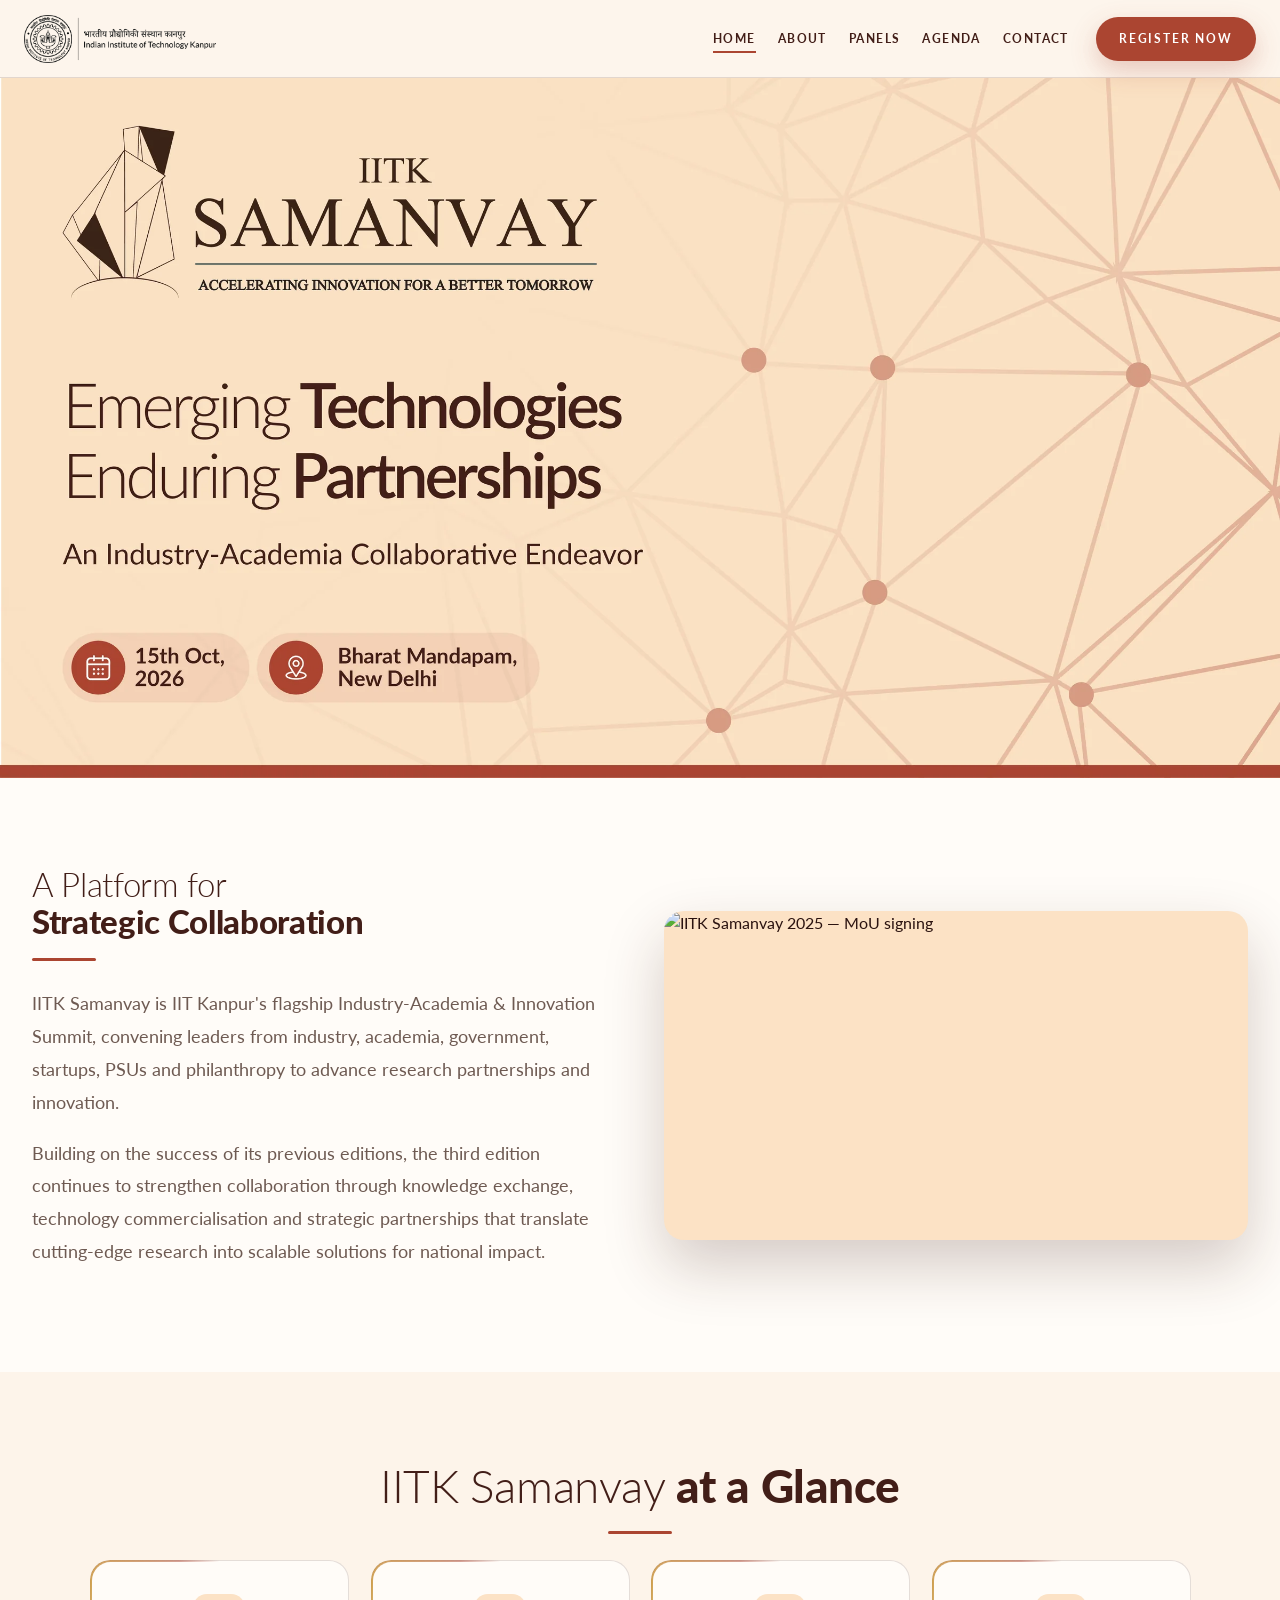
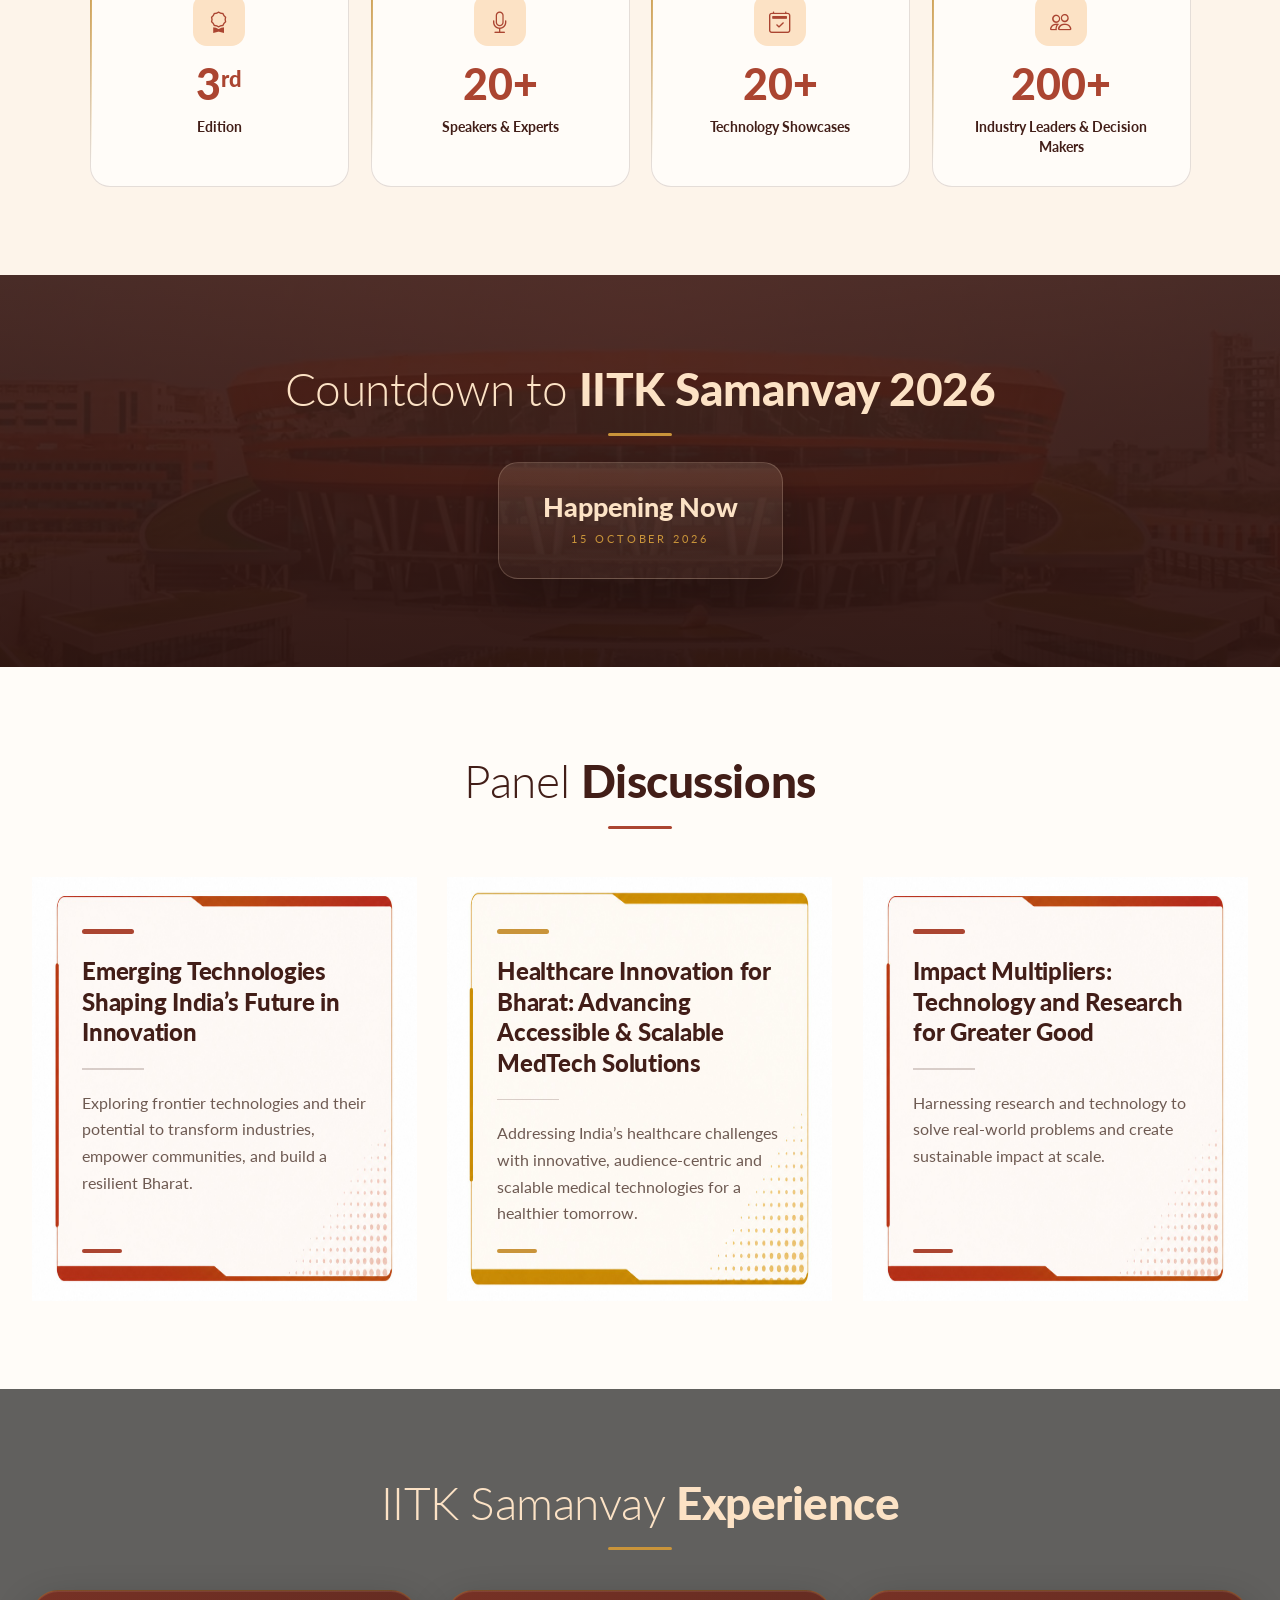
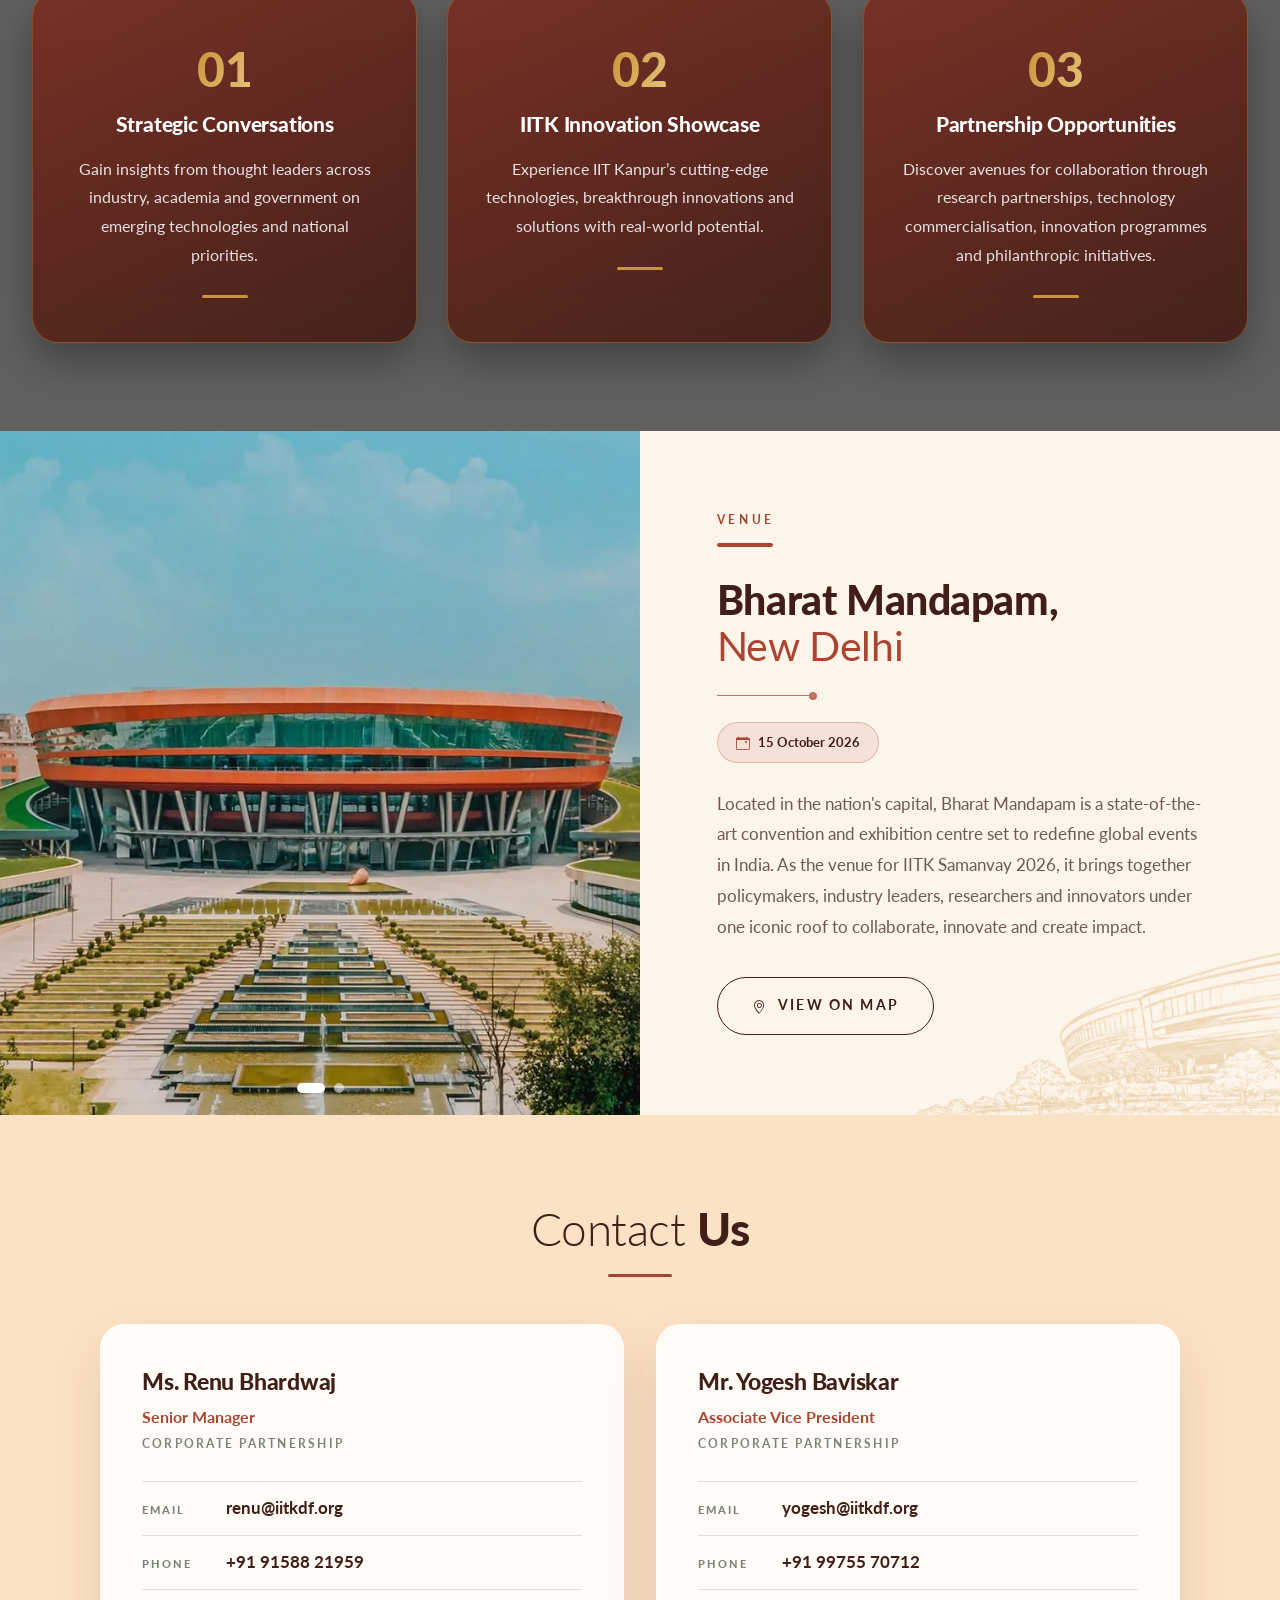
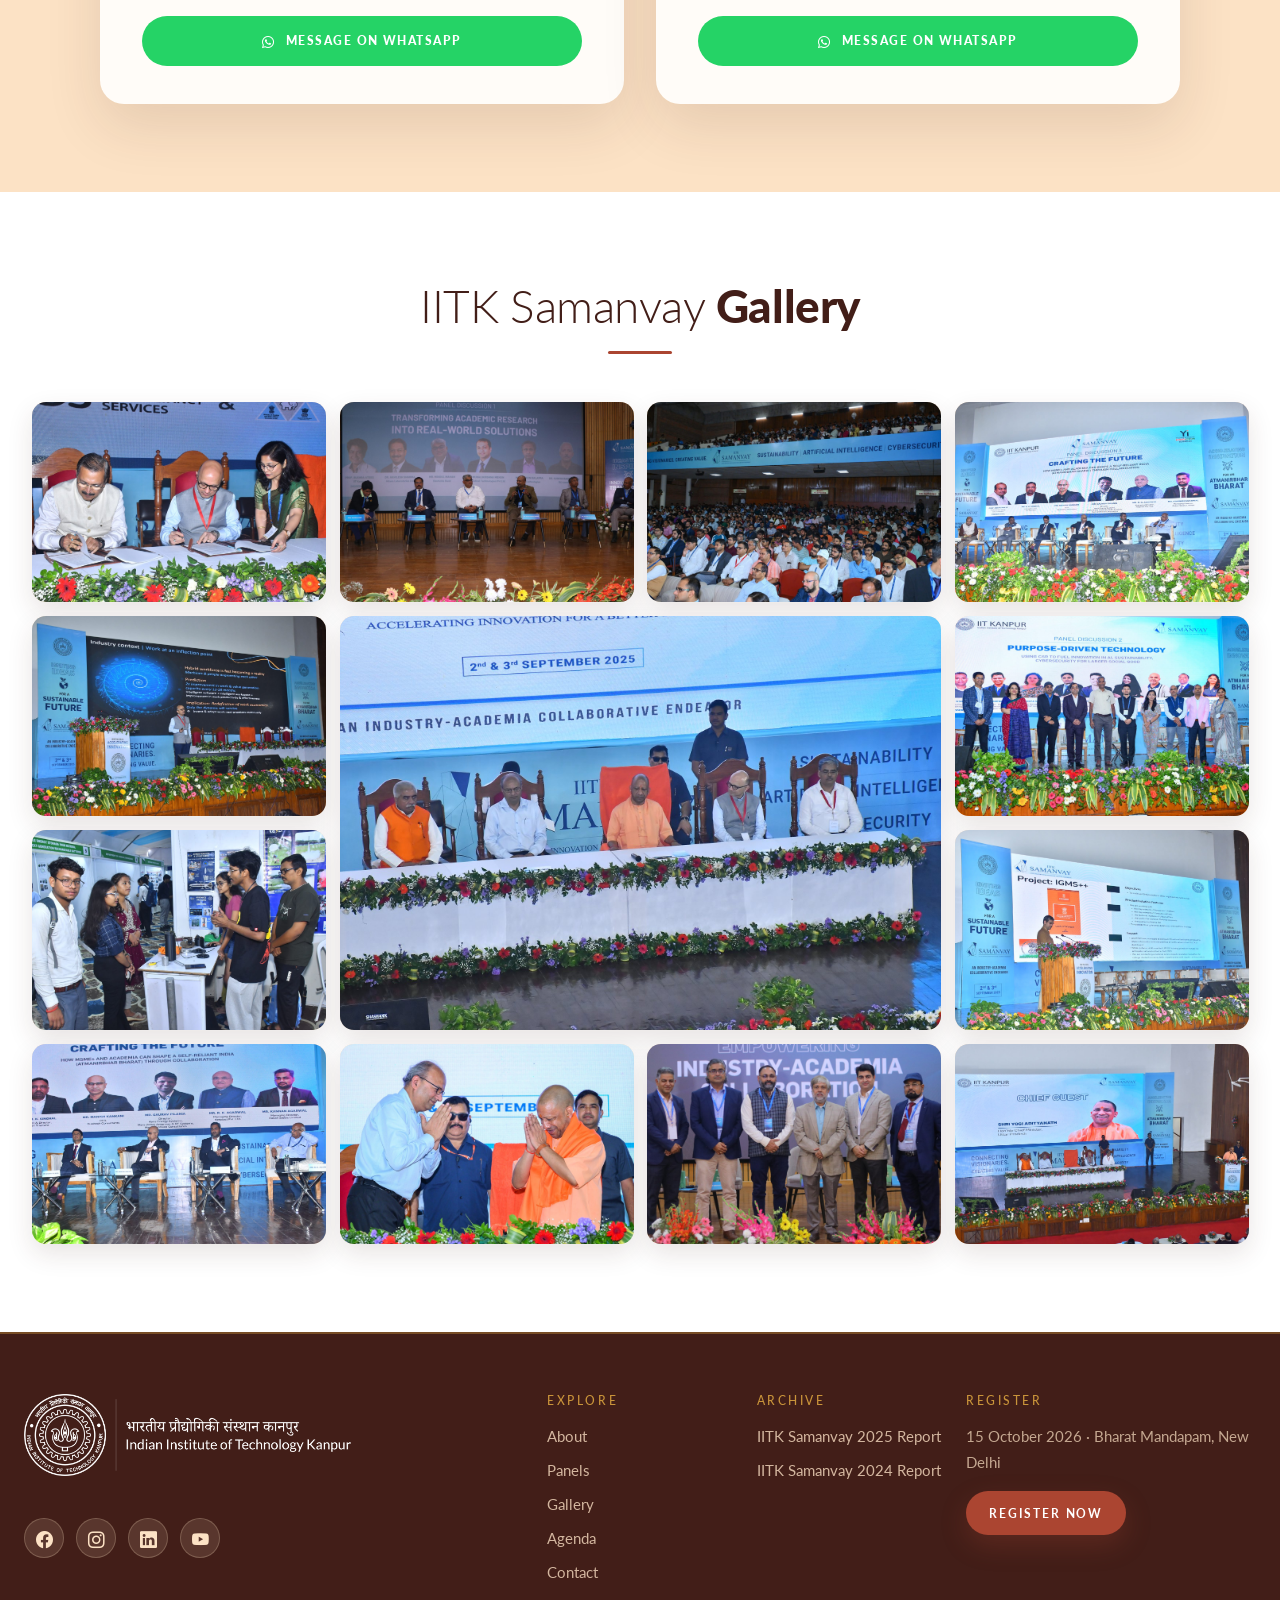
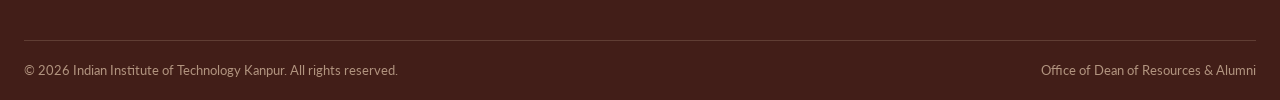
==== commit d3c0aefb: "first f  h  j j  gallry commit" ====
--- a/index.html
+++ b/index.html
@@ -51,7 +51,6 @@
           <li class="nav-item"><a class="nav-link active" href="#home">Home</a></li>
           <li class="nav-item"><a class="nav-link" href="#about">About</a></li>
           <li class="nav-item"><a class="nav-link" href="#panels">Panels</a></li>
-          <li class="nav-item"><a class="nav-link" href="#gallery">Gallery</a></li>
           <li class="nav-item"><a class="nav-link" href="https://iitk.ac.in/dora/IITK_Samanvay_Agenda_2026.pdf" target="_blank" rel="noopener noreferrer">Agenda</a></li>
           <li class="nav-item"><a class="nav-link" href="#contact">Contact</a></li>
           <li class="nav-item ms-lg-3 mt-2 mt-lg-0 d-none d-lg-block">
@@ -206,7 +205,7 @@
         </div>
         <div class="exp-card" data-aos="fade-up" data-aos-delay="120">
           <span class="exp-num">02</span>
-          <h3>Technology Showcases</h3>
+          <h3>IITK Innovation Showcase</h3>
           <p>Experience IIT Kanpur’s cutting-edge technologies, breakthrough innovations and solutions with real-world potential.</p>
           <div class="exp-line"></div>
         </div>
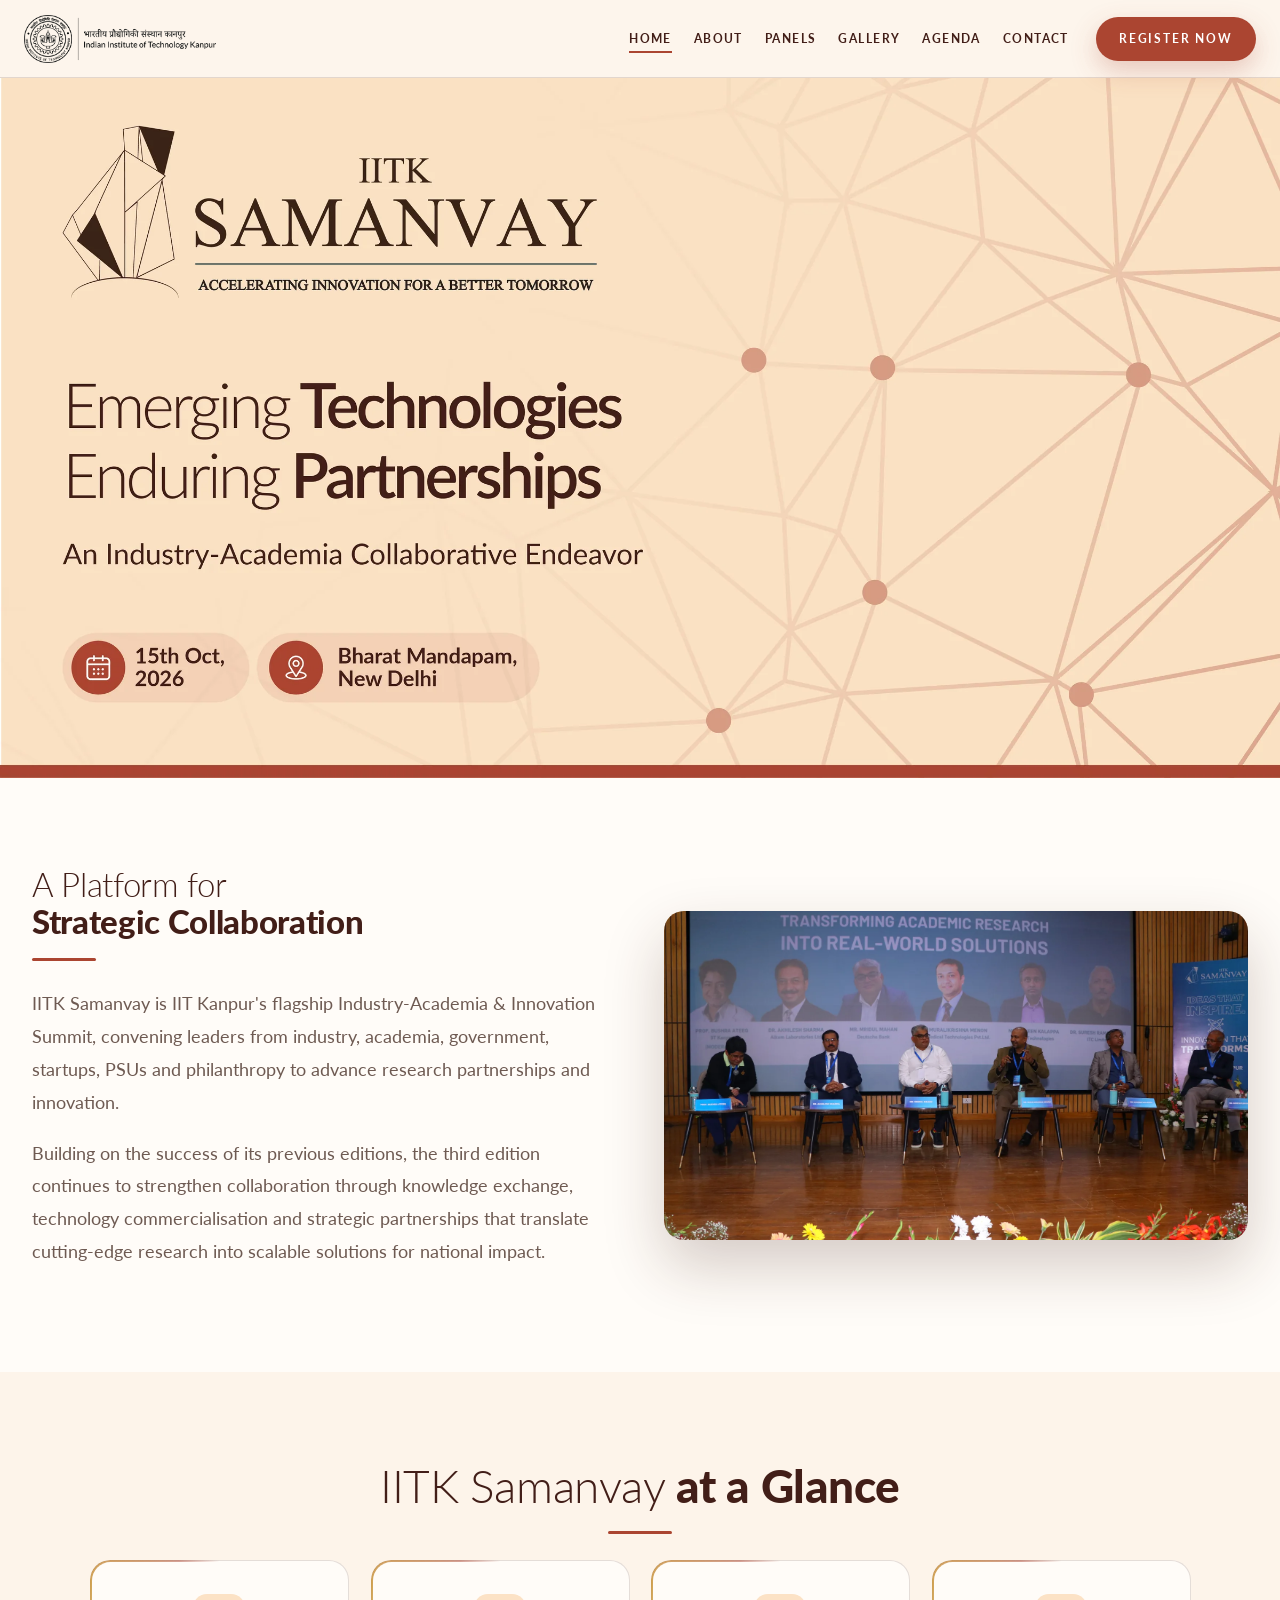
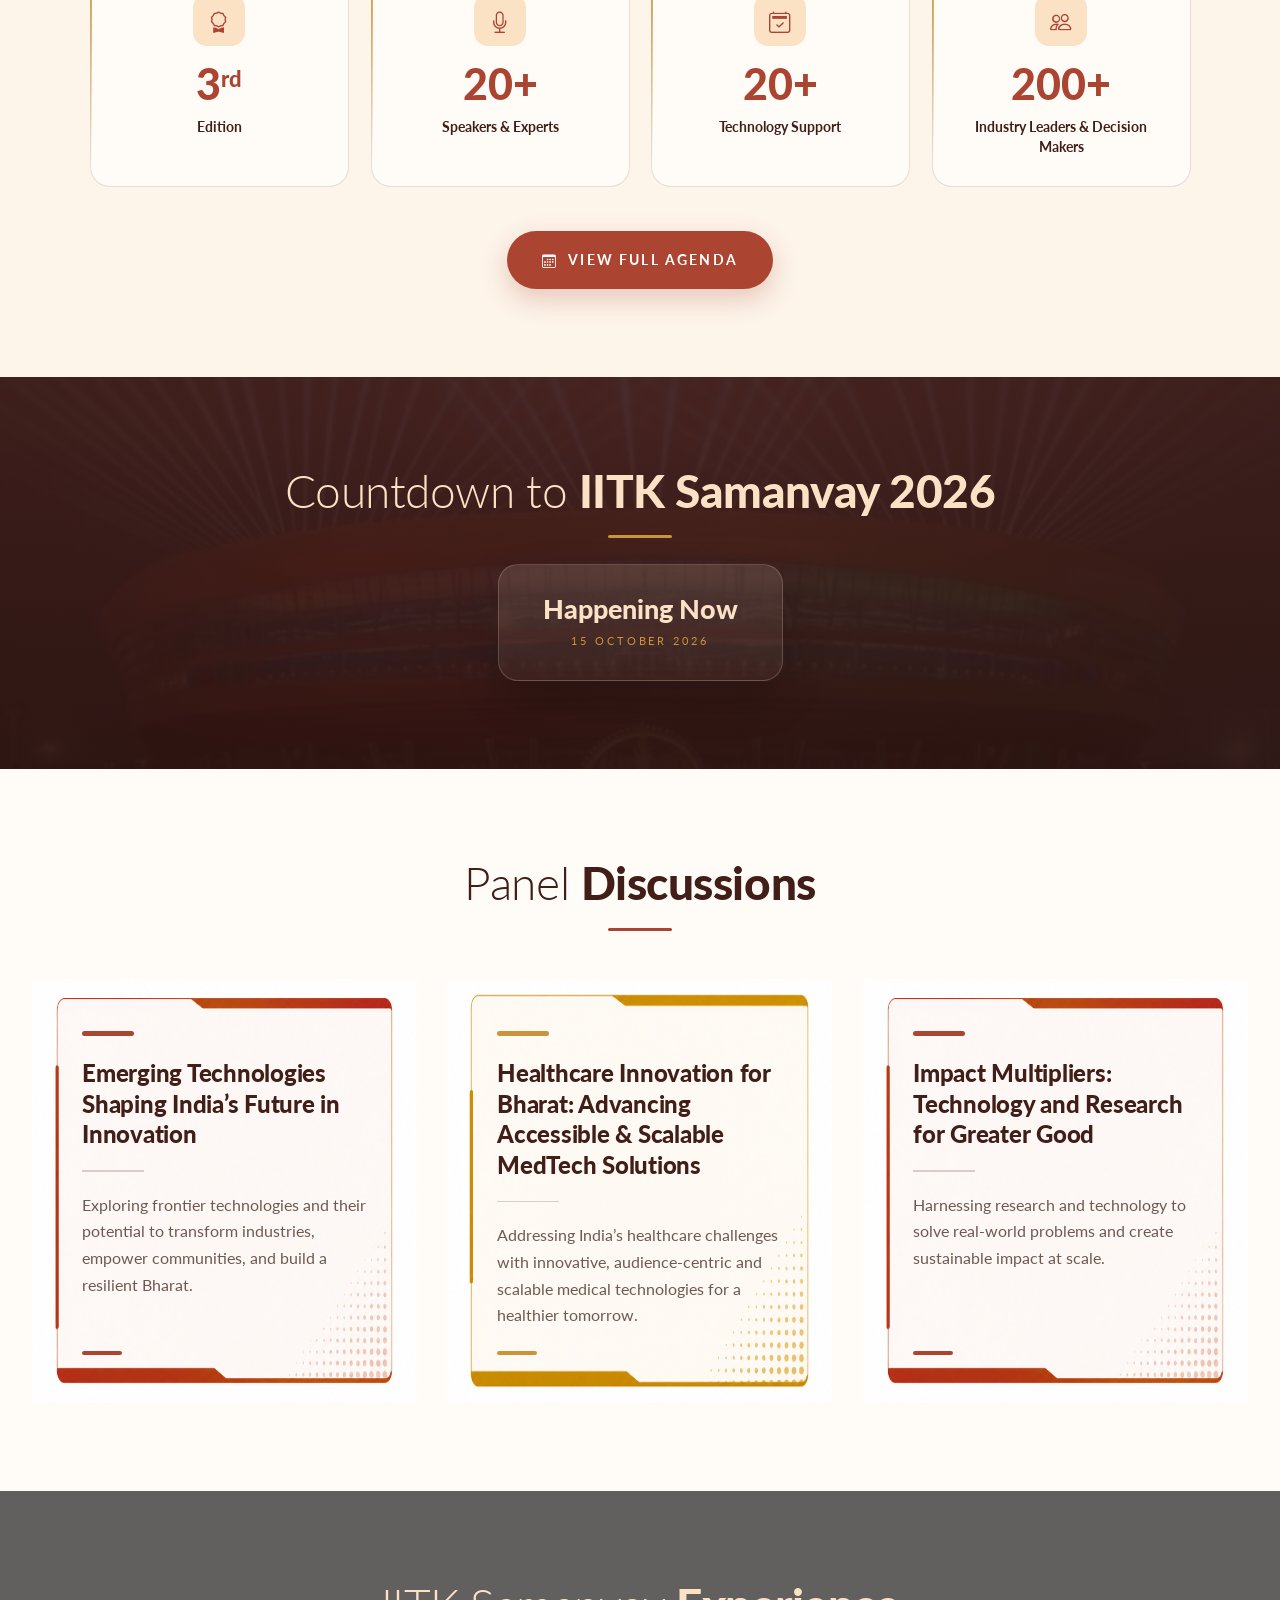
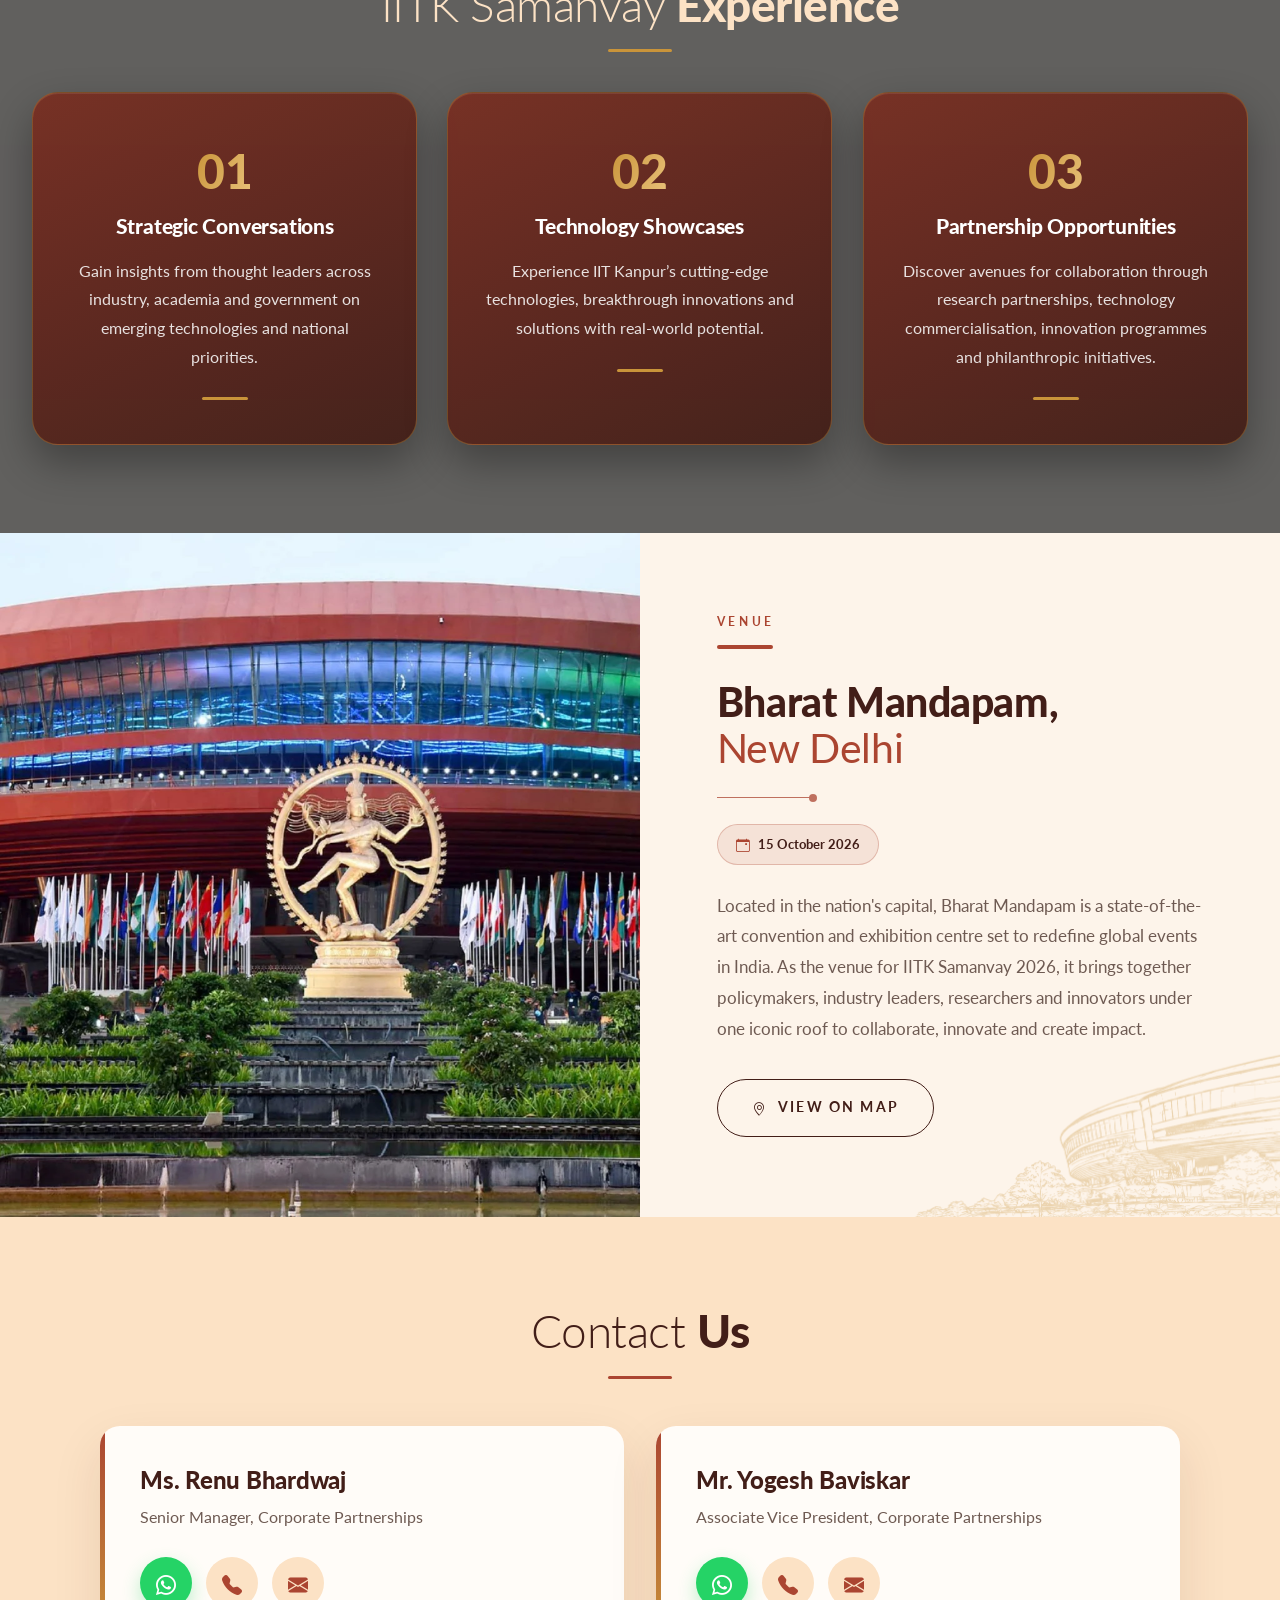
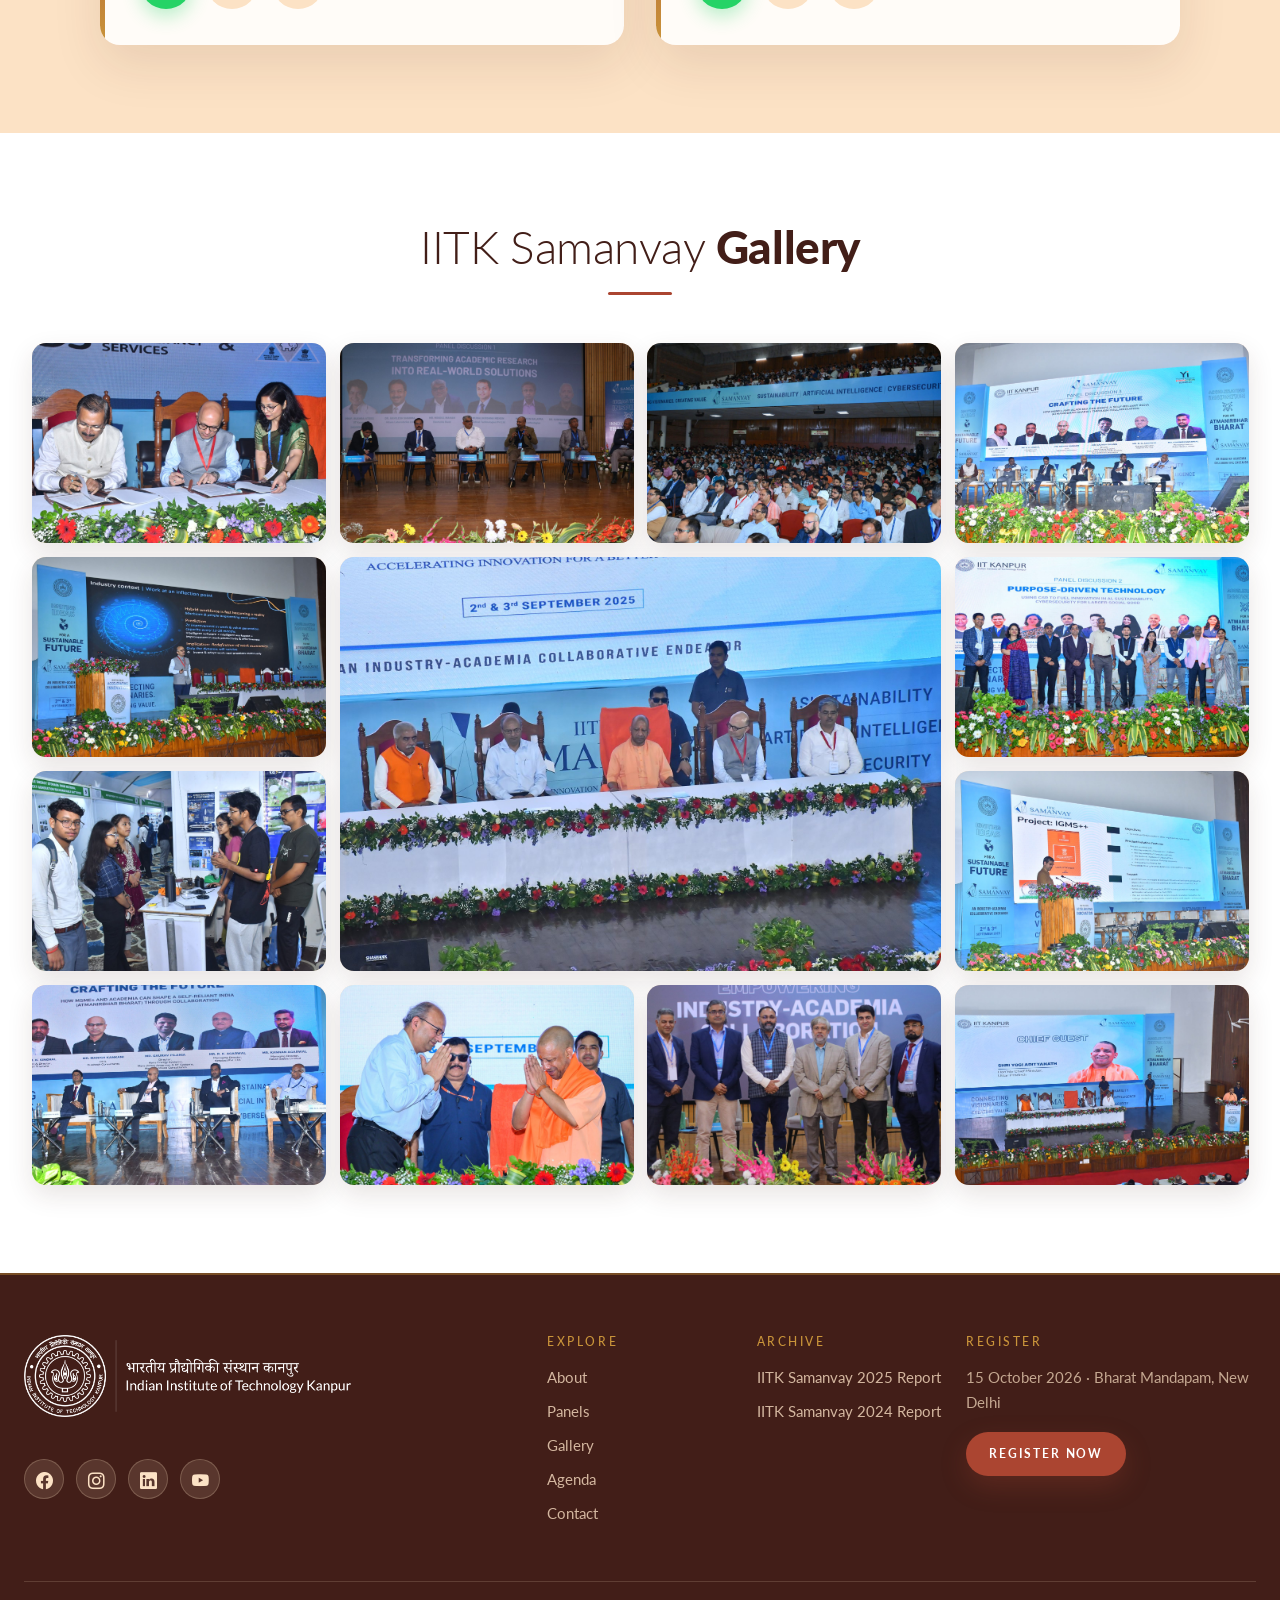
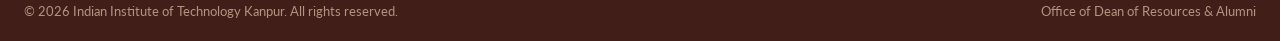
==== commit a3432fb4: "first f  h  j j  gallry j j  commit" ====
--- a/index.html
+++ b/index.html
@@ -20,7 +20,7 @@
 <!-- ?v= is a cache-buster: it must change whenever style.css / script.js / speakers.js
        change, otherwise browsers keep serving the old file. -->
   <link rel="stylesheet" href="https://cdn.jsdelivr.net/npm/aos@2.3.4/dist/aos.css">
-  <link rel="stylesheet" href="style.css?v=f90b2dcb" />
+  <link rel="stylesheet" href="style.css?v=8ae8c013" />
   <link rel="preload" as="image" href="images/IITK_samanvay_banner.webp?v=c9e54ad0">
 
   <!-- Google Tag Manager -->
@@ -51,6 +51,7 @@
           <li class="nav-item"><a class="nav-link active" href="#home">Home</a></li>
           <li class="nav-item"><a class="nav-link" href="#about">About</a></li>
           <li class="nav-item"><a class="nav-link" href="#panels">Panels</a></li>
+          <li class="nav-item"><a class="nav-link" href="#gallery">Gallery</a></li>
           <li class="nav-item"><a class="nav-link" href="https://iitk.ac.in/dora/IITK_Samanvay_Agenda_2026.pdf" target="_blank" rel="noopener noreferrer">Agenda</a></li>
           <li class="nav-item"><a class="nav-link" href="#contact">Contact</a></li>
           <li class="nav-item ms-lg-3 mt-2 mt-lg-0 d-none d-lg-block">
@@ -94,8 +95,8 @@
         <div class="col-lg-6" data-aos="fade-left">
           <div class="about-media">
             <picture>
-              <source type="image/webp" srcset="images/DSC_6253.JPG">
-              <img src="images/DSC_6253.JPG" alt="IITK Samanvay 2025 — MoU signing">
+              <source type="image/webp" srcset="images/about-feature.webp">
+              <img src="images/about-feature.jpg" alt="IITK Samanvay 2025 — MoU signing">
             </picture>
           </div>
         </div>
@@ -123,7 +124,7 @@
         <div class="glance-card" data-aos="zoom-in" data-aos-delay="160">
           <span class="glance-ico"><i class="bi bi-calendar2-check"></i></span>
           <span class="glance-num" data-count="20" data-suffix="+">20+</span>
-          <p class="glance-txt">Technology Showcases</p>
+          <p class="glance-txt">Technology Support</p>
         </div>
         <div class="glance-card" data-aos="zoom-in" data-aos-delay="240">
           <span class="glance-ico"><i class="bi bi-people"></i></span>
@@ -131,14 +132,18 @@
           <p class="glance-txt">Industry Leaders &amp; Decision Makers</p>
         </div>
       </div>
+
+      <a href="https://iitk.ac.in/dora/IITK_Samanvay_Agenda_2026.pdf" target="_blank" rel="noopener noreferrer" class="btn-gtu glance-agenda-btn" data-aos="fade-up">
+        <i class="bi bi-calendar3"></i> View Full Agenda
+      </a>
     </div>
   </section>
 
   <!-- ============================= COUNTDOWN ============================= -->
   <section class="sec countdown-sec on-dark" id="countdown">
     <picture class="cd-bg">
-      <source type="image/webp" srcset="images/venue/bharat_maddappam.webp">
-      <img src="images/venue/bharat_maddappam.jpg" alt="" aria-hidden="true" loading="lazy">
+      <source type="image/webp" srcset="images/venue/countdown-bg.webp">
+      <img src="images/venue/countdown-bg.jpg" alt="" aria-hidden="true" loading="lazy">
     </picture>
     <div class="container-gtu text-center">
             <h2 class="section-title on-dark" data-aos="fade-up">Countdown to <strong>IITK Samanvay 2026</strong></h2>
@@ -205,7 +210,7 @@
         </div>
         <div class="exp-card" data-aos="fade-up" data-aos-delay="120">
           <span class="exp-num">02</span>
-          <h3>IITK Innovation Showcase</h3>
+          <h3>Technology Showcases</h3>
           <p>Experience IIT Kanpur’s cutting-edge technologies, breakthrough innovations and solutions with real-world potential.</p>
           <div class="exp-line"></div>
         </div>
@@ -226,18 +231,12 @@
 
         <!-- photographs rotate automatically; add or swap files in images/venue/ -->
         <div class="vc-media" data-aos="fade-right">
-          <div class="venue-slider" id="venueSlider">
+          <div class="venue-single">
             <picture>
-              <source type="image/webp" srcset="images/venue/bharat_maddappam.webp">
-              <img src="images/venue/bharat_maddappam.jpg" alt="Bharat Mandapam, New Delhi" class="is-on">
+              <source type="image/webp" srcset="images/venue/bharat_maddappam.webp?v=7fc1feaa">
+              <img src="images/venue/bharat_maddappam.jpg?v=7fc1feaa" alt="Bharat Mandapam, New Delhi">
             </picture>
-            <picture>
-              <source type="image/webp" srcset="images/venue/G20-bharat-mandapam-delhi-pti.webp">
-              <img src="images/venue/G20-bharat-mandapam-delhi-pti.jpg" alt="Bharat Mandapam convention centre"
-                loading="lazy">
-            </picture>
-          </div>
-          <div class="venue-dots" id="venueDots"></div>
+          </div>
         </div>
 
         <div class="vc-body" data-aos="fade-left">
@@ -278,44 +277,27 @@
       <div class="contact-people">
         <article class="person-card" data-aos="fade-up">
           <h3 class="pc-name">Ms. Renu Bhardwaj</h3>
-          <p class="pc-role">Senior Manager</p>
-          <p class="pc-team">Corporate Partnership</p>
-
-          <ul class="pc-list">
-            <li>
-              <span class="pc-key">Email</span>
-              <a class="pc-val" href="mailto:renu@iitkdf.org">renu@iitkdf.org</a>
-            </li>
-            <li>
-              <span class="pc-key">Phone</span>
-              <a class="pc-val" href="tel:+919158821959">+91 91588 21959</a>
-            </li>
-          </ul>
-
-          <a class="pc-wa" href="https://wa.me/919158821959?text=Hello%2C%20I%20would%20like%20to%20know%20more%20about%20IITK%20Samanvay%202026."
-            target="_blank" rel="noopener noreferrer"><i class="bi bi-whatsapp"></i> Message on WhatsApp</a>
+          <p class="pc-sub">Senior Manager, Corporate Partnerships</p>
+          <div class="pc-actions">
+            <a class="pc-btn is-wa" href="https://wa.me/919158821959?text=Hello%2C%20I%20would%20like%20to%20know%20more%20about%20IITK%20Samanvay%202026."
+              target="_blank" rel="noopener noreferrer" aria-label="Message Ms. Renu Bhardwaj on WhatsApp"><i class="bi bi-whatsapp"></i></a>
+            <a class="pc-btn is-phone" href="tel:+919158821959" aria-label="Call Ms. Renu Bhardwaj"><i class="bi bi-telephone-fill"></i></a>
+            <a class="pc-btn is-mail" href="mailto:renu@iitkdf.org" aria-label="Email Ms. Renu Bhardwaj"><i class="bi bi-envelope-fill"></i></a>
+          </div>
         </article>
 
         <article class="person-card" data-aos="fade-up" data-aos-delay="120">
           <h3 class="pc-name">Mr. Yogesh Baviskar</h3>
-          <p class="pc-role">Associate Vice President</p>
-          <p class="pc-team">Corporate Partnership</p>
-
-          <ul class="pc-list">
-            <li>
-              <span class="pc-key">Email</span>
-              <a class="pc-val" href="mailto:yogesh@iitkdf.org">yogesh@iitkdf.org</a>
-            </li>
-            <li>
-              <span class="pc-key">Phone</span>
-              <a class="pc-val" href="tel:+919975570712">+91 99755 70712</a>
-            </li>
-          </ul>
-
-          <a class="pc-wa" href="https://wa.me/919975570712?text=Hello%2C%20I%20would%20like%20to%20know%20more%20about%20IITK%20Samanvay%202026."
-            target="_blank" rel="noopener noreferrer"><i class="bi bi-whatsapp"></i> Message on WhatsApp</a>
+          <p class="pc-sub">Associate Vice President, Corporate Partnerships</p>
+          <div class="pc-actions">
+            <a class="pc-btn is-wa" href="https://wa.me/919975570712?text=Hello%2C%20I%20would%20like%20to%20know%20more%20about%20IITK%20Samanvay%202026."
+              target="_blank" rel="noopener noreferrer" aria-label="Message Mr. Yogesh Baviskar on WhatsApp"><i class="bi bi-whatsapp"></i></a>
+            <a class="pc-btn is-phone" href="tel:+919975570712" aria-label="Call Mr. Yogesh Baviskar"><i class="bi bi-telephone-fill"></i></a>
+            <a class="pc-btn is-mail" href="mailto:yogesh@iitkdf.org" aria-label="Email Mr. Yogesh Baviskar"><i class="bi bi-envelope-fill"></i></a>
+          </div>
         </article>
-      </div>
+
+            </div>
 
     </div>
   </section>
@@ -383,6 +365,12 @@
     </div>
   </footer>
 
+  <!-- ============================= STICKY REGISTER BAR ============================= -->
+  <a class="register-bar" href="https://zfrmz.in/ZJT3FvDksp4wmgIFJTu9" target="_blank" rel="noopener noreferrer">
+    <i class="bi bi-pencil-square"></i>
+    <span>Register Now</span>
+  </a>
+
   <!-- floating contact widget -->
   <div class="float-dock" id="floatDock">
     <div class="fd-panel" id="fdPanel">
@@ -390,7 +378,7 @@
 
       <div class="fd-person">
         <span class="fd-name">Ms. Renu Bhardwaj</span>
-          <span class="fd-role">Senior Manager, Corporate Partnership</span>
+          <span class="fd-role">Senior Manager, Corporate Partnerships</span>
         <div class="fd-links">
           <a class="fd-mini is-wa"
             href="https://wa.me/919158821959?text=Hello%2C%20I%20would%20like%20to%20know%20more%20about%20IITK%20Samanvay%202026."
@@ -405,7 +393,7 @@
 
       <div class="fd-person">
         <span class="fd-name">Mr. Yogesh Baviskar</span>
-          <span class="fd-role">Associate Vice President, Corporate Partnership</span>
+          <span class="fd-role">Associate Vice President, Corporate Partnerships</span>
         <div class="fd-links">
           <a class="fd-mini is-wa"
             href="https://wa.me/919975570712?text=Hello%2C%20I%20would%20like%20to%20know%20more%20about%20IITK%20Samanvay%202026."
@@ -420,11 +408,8 @@
 
     </div>
 
-    <div class="fd-quick">
-      <a class="fd-quick-btn is-register" href="https://zfrmz.in/ZJT3FvDksp4wmgIFJTu9" target="_blank"
-        rel="noopener noreferrer"><i class="bi bi-pencil-square"></i><span>Register</span></a>
-      <a class="fd-quick-btn is-agenda" href="https://iitk.ac.in/dora/IITK_Samanvay_Agenda_2026.pdf" target="_blank" rel="noopener noreferrer"><i class="bi bi-calendar3"></i><span>Agenda</span></a>
-    </div>
+    <a class="fd-agenda-btn" href="https://iitk.ac.in/dora/IITK_Samanvay_Agenda_2026.pdf" target="_blank"
+      rel="noopener noreferrer"><i class="bi bi-calendar3"></i><span>Agenda</span></a>
 
     <button class="fd-fab" id="fdFab" type="button" aria-expanded="false" aria-controls="fdPanel"
       aria-label="Contact options">
--- a/style.css
+++ b/style.css
@@ -1173,6 +1173,14 @@
 
 .venue-slider { position: absolute; inset: 0; }
 
+.venue-single { position: absolute; inset: 0; }
+.venue-single picture { display: contents; }
+.venue-single img {
+  position: absolute; inset: 0;
+  width: 100%; height: 100%;
+  object-fit: cover;
+}
+
 .venue-slider picture { display: contents; }
 
 .venue-slider img {
@@ -1355,22 +1363,21 @@
 
 .pc-list { list-style: none; padding: 0; margin: 0 0 26px; }
 
+.pc-list { display: grid; gap: 12px; }
 .pc-list li {
   display: flex;
-  align-items: baseline;
-  gap: 16px;
-  padding: 14px 0;
-  border-top: 1px solid var(--line);
-}
-.pc-list li:last-child { border-bottom: 1px solid var(--line); }
+  align-items: center;
+  gap: 14px;
+  padding: 10px 0;
+}
 
 .pc-key {
-  flex: 0 0 68px;
-  font-size: .7rem;
+  font-size: .66rem;
   letter-spacing: .18em;
   text-transform: uppercase;
   font-weight: 900;
   color: var(--grey-olive);
+  margin-bottom: 2px;
 }
 
 .pc-val {
@@ -1385,19 +1392,16 @@
   display: inline-flex;
   align-items: center;
   justify-content: center;
-  gap: 10px;
-  width: 100%;
-  height: 50px;
-  border-radius: 999px;
+  width: 48px;
+  height: 48px;
+  border-radius: 50%;
   background: #25D366;
   color: #fff;
-  font-size: .76rem;
-  font-weight: 900;
-  letter-spacing: .12em;
-  text-transform: uppercase;
+  font-size: 1.35rem;
+  box-shadow: 0 8px 20px rgba(37, 211, 102, .3);
   transition: background-color .25s ease, transform .2s ease;
 }
-.pc-wa:hover { background: #1EA952; color: #fff; transform: translateY(-2px); }
+.pc-wa:hover { background: #1EA952; color: #fff; transform: translateY(-3px); }
 
 @media (max-width: 991.98px) {
   .person-card { padding: 34px 26px 30px; }
@@ -1406,8 +1410,6 @@
 
 @media (max-width: 767.98px) {
   .contact-people { grid-template-columns: 1fr; gap: 20px; }
-  .pc-list li { flex-direction: column; gap: 4px; }
-  .pc-key { flex: none; }
 }
 
 .contact-office {
@@ -1634,201 +1636,6 @@
 
 
 
-/* always-visible Register + Agenda floating pills, stacked above the chat FAB */
-.fd-quick {
-  order: 0;
-  display: flex;
-  flex-direction: column;
-  gap: 8px;
-  align-items: flex-end;
-  margin-bottom: 10px;
-}
-
-.fd-quick-btn {
-  display: inline-flex;
-  align-items: center;
-  gap: 7px;
-  height: 40px;
-  padding: 0 16px;
-  border-radius: 999px;
-  font-size: .68rem;
-  font-weight: 900;
-  letter-spacing: .08em;
-  text-transform: uppercase;
-  white-space: nowrap;
-  box-shadow: 0 10px 24px rgba(66, 30, 24, .3);
-  transition: transform .2s ease, background-color .25s ease, color .25s ease;
-}
-.fd-quick-btn i { font-size: .95rem; }
-.fd-quick-btn:hover { transform: translateY(-2px); }
-
-.fd-quick-btn.is-register { background: var(--reddish-brown); color: #fff; }
-.fd-quick-btn.is-register:hover { background: var(--mahogany); color: #fff; }
-
-.fd-quick-btn.is-agenda { background: var(--gold); color: var(--mahogany); }
-.fd-quick-btn.is-agenda:hover { background: var(--reddish-brown); color: #fff; }
-
-@media (max-width: 575.98px) {
-  .float-dock { right: 14px; bottom: 14px; gap: 10px; }
-  .fd-fab { width: 52px; height: 52px; font-size: 1.3rem; }
-  .fd-panel { width: calc(100vw - 28px); max-width: 320px; }
-  .fd-quick { gap: 8px; margin-bottom: 8px; }
-  .fd-quick-btn { height: 38px; padding: 0 14px; font-size: .64rem; }
-  .fd-quick-btn i { font-size: .9rem; }
-}
-
-@media (prefers-reduced-motion: reduce) {
-  .fd-fab::after { animation: none; }
-}
-
-@media (prefers-reduced-motion: reduce) {
-  .glance-card::after { animation: none; }
-  .venue-slider img { transition: opacity .2s linear; }
-}
-
-
-/* ---------- Bharat Mandapam auto-scrolling strip ---------- */
-.venue-marquee {
-  background: var(--mahogany);
-  padding: 22px 0;
-  overflow: hidden;
-  position: relative;
-}
-
-.venue-marquee::before,
-.venue-marquee::after {
-  content: "";
-  position: absolute;
-  top: 0; bottom: 0;
-  width: 120px;
-  z-index: 2;
-  pointer-events: none;
-}
-.venue-marquee::before { left: 0; background: linear-gradient(90deg, var(--mahogany), transparent); }
-.venue-marquee::after { right: 0; background: linear-gradient(270deg, var(--mahogany), transparent); }
-
-.vm-track {
-  display: flex;
-  gap: 18px;
-  width: max-content;
-  animation: vmScroll 38s linear infinite;
-}
-
-.venue-marquee:hover .vm-track { animation-play-state: paused; }
-
-.vm-item {
-  flex: 0 0 auto;
-  width: 420px;
-  height: 250px;
-  border-radius: 16px;
-  overflow: hidden;
-  box-shadow: 0 14px 30px rgba(0, 0, 0, .3);
-}
-
-.vm-item img { width: 100%; height: 100%; object-fit: cover; display: block; }
-
-@keyframes vmScroll {
-  from { transform: translateX(0); }
-  to { transform: translateX(calc(-50% - 9px)); }
-}
-
-@media (max-width: 767.98px) {
-  .vm-item { width: 280px; height: 180px; }
-  .venue-marquee::before, .venue-marquee::after { width: 60px; }
-}
-
-@media (prefers-reduced-motion: reduce) {
-  .vm-track { animation: none; }
-}
-
-/* the band CTA stays pill-sized on phones (overrides the full-width button rule) */
-@media (max-width: 575.98px) {
-  .pb-cta { width: auto; padding: 0 26px; height: 48px; font-size: .74rem; }
-}
-
-/* =========================================================
-   MOBILE — keep Register Now permanently in view
-   ========================================================= */
-
-.nav-cta-mobile {
-  display: inline-flex;
-  align-items: center;
-  gap: 7px;
-  margin-left: auto;
-  margin-right: 10px;
-  height: 40px;
-  padding: 0 18px;
-  border-radius: 999px;
-  background: var(--reddish-brown);
-  color: #fff;
-  font-size: .72rem;
-  font-weight: 900;
-  letter-spacing: .12em;
-  text-transform: uppercase;
-  white-space: nowrap;
-  box-shadow: 0 6px 16px rgba(171, 69, 49, .34);
-  transition: transform .2s ease, background-color .25s ease;
-  /* a few gentle pulses on load, then it settles down */
-  animation: ctaPulse 2.2s ease-out 3;
-}
-
-.nav-cta-mobile:active { transform: scale(.96); background: var(--mahogany); }
-.nav-cta-mobile:hover { color: #fff; }
-.nav-cta-mobile i { font-size: .9rem; }
-
-@keyframes ctaPulse {
-  0%   { box-shadow: 0 6px 16px rgba(171, 69, 49, .34), 0 0 0 0 rgba(171, 69, 49, .5); }
-  70%  { box-shadow: 0 6px 16px rgba(171, 69, 49, .34), 0 0 0 12px rgba(171, 69, 49, 0); }
-  100% { box-shadow: 0 6px 16px rgba(171, 69, 49, .34), 0 0 0 0 rgba(171, 69, 49, 0); }
-}
-
-@media (max-width: 359.98px) {
-  .nav-cta-mobile { padding: 0 13px; font-size: .66rem; }
-  .nav-cta-mobile i { display: none; }
-}
-
-@media (prefers-reduced-motion: reduce) {
-  .nav-cta-mobile { animation: none; }
-}
-
-/* ---------- mobile polish ---------- */
-@media (max-width: 767.98px) {
-  .gtu-nav .navbar-brand img { height: 34px; }
-  .gtu-nav .navbar-toggler { padding: 4px 8px; }
-
-  .section-title { font-size: clamp(1.65rem, 7vw, 2.1rem); }
-  .lede-wide { font-size: .96rem; }
-
-  /* the dock must never sit on top of a button */
-  .float-dock { bottom: 16px; right: 12px; }
-
-  .panel-title { font-size: 1.22rem; }
-  .venue-title { font-size: clamp(1.75rem, 8vw, 2.3rem); }
-  .vc-body p { font-size: .98rem; line-height: 1.75; }
-  .report-sec p { max-width: none; }
-  .cd-foot { font-size: .7rem; letter-spacing: .16em; }
-}
-
-/* comfortable tap targets on touch screens */
-@media (max-width: 991.98px) {
-  .gtu-nav .navbar-toggler { min-width: 44px; min-height: 44px; }
-
-  /* dots stay small; an invisible overlay gives them a finger-sized hit area */
-  .venue-dots { gap: 14px; bottom: 16px; }
-  .venue-dots button { position: relative; }
-  .venue-dots button::after {
-    content: "";
-    position: absolute;
-    top: 50%; left: 50%;
-    transform: translate(-50%, -50%);
-    width: 44px; height: 44px;
-  }
-
-  .gtu-footer ul li { margin-bottom: 4px; }
-  .gtu-footer ul li a { display: inline-block; padding: 8px 0; }
-  .panel-link, .panel-cta { padding: 6px 0; }
-}
-
 /* footer social icons */
 .footer-social { display: flex; gap: 12px; margin-top: 20px; }
 .footer-social a {
@@ -1842,3 +1649,131 @@
   transition: background-color .25s ease, color .25s ease, transform .2s ease;
 }
 .footer-social a:hover { background: var(--gold); color: var(--mahogany); transform: translateY(-3px); }
+
+/* agenda floating pill (mobile) */
+.fd-agenda-btn {
+  order: 0;
+  display: inline-flex;
+  align-items: center;
+  gap: 8px;
+  height: 44px;
+  padding: 0 18px;
+  border-radius: 999px;
+  background: var(--gold);
+  color: var(--mahogany);
+  font-size: .7rem;
+  font-weight: 900;
+  letter-spacing: .1em;
+  text-transform: uppercase;
+  white-space: nowrap;
+  box-shadow: 0 10px 24px rgba(66, 30, 24, .3);
+  margin-bottom: 12px;
+  transition: transform .2s ease, background-color .25s ease;
+}
+.fd-agenda-btn:hover { background: var(--reddish-brown); color: #fff; transform: translateY(-2px); }
+
+@media (max-width: 575.98px) {
+  .fd-agenda-btn { height: 40px; padding: 0 15px; font-size: .66rem; }
+}
+
+/* ============================= STICKY REGISTER BAR ============================= */
+.register-bar {
+  position: fixed;
+  left: 0; right: 0; bottom: 0;
+  z-index: 1400;
+  display: none;
+  align-items: center;
+  justify-content: center;
+  gap: 12px;
+  height: 64px;
+  background: linear-gradient(135deg, var(--reddish-brown), #93341F);
+  color: #fff;
+  font-size: 1.1rem;
+  font-weight: 900;
+  letter-spacing: .06em;
+  box-shadow: 0 -8px 30px rgba(66, 30, 24, .28);
+  transition: background-color .25s ease;
+}
+.register-bar:hover { background: linear-gradient(135deg, #93341F, var(--mahogany)); color: #fff; }
+.register-bar i { font-size: 1.2rem; }
+
+@media (max-width: 991.98px) {
+  .register-bar { display: flex; }
+  .float-dock { bottom: 80px !important; }
+  .gtu-footer { padding-bottom: 84px; }
+}
+
+@media (max-width: 575.98px) {
+  .register-bar { height: 58px; font-size: 1rem; }
+  .float-dock { bottom: 72px !important; }
+}
+
+
+/* agenda CTA button inside the Glance section */
+.glance-agenda-btn {
+  margin-top: 44px;
+  display: inline-flex;
+  align-items: center;
+  gap: 10px;
+}
+
+/* ============================= CONTACT CARDS (refined) ============================= */
+.pc-head { display: flex; align-items: center; gap: 16px; margin-bottom: 26px; }
+.pc-avatar {
+  flex: 0 0 56px; width: 56px; height: 56px;
+  border-radius: 50%;
+  display: grid; place-items: center;
+  background: linear-gradient(135deg, var(--reddish-brown), var(--gold));
+  color: #fff; font-size: 1.15rem; font-weight: 900; letter-spacing: .04em;
+  box-shadow: 0 8px 20px rgba(171, 69, 49, .28);
+}
+.pc-ico {
+  flex: 0 0 42px; width: 42px; height: 42px;
+  border-radius: 12px;
+  display: grid; place-items: center;
+  background: rgba(171, 69, 49, .1);
+  color: var(--reddish-brown); font-size: 1.05rem;
+}
+.pc-lines { display: flex; flex-direction: column; }
+
+
+/* ============================= CONTACT CARDS (screenshot style) ============================= */
+.person-card {
+  position: relative;
+  background: var(--paper);
+  border-radius: 20px;
+  padding: 40px 40px 36px;
+  box-shadow: 0 20px 50px rgba(66, 30, 24, .1);
+  transition: transform .3s ease, box-shadow .3s ease;
+  overflow: hidden;
+}
+.person-card::before {
+  content: "";
+  position: absolute; left: 0; top: 0; bottom: 0; width: 5px;
+  background: linear-gradient(180deg, var(--reddish-brown), var(--gold));
+}
+.person-card:hover { transform: translateY(-6px); box-shadow: 0 30px 66px rgba(66, 30, 24, .16); }
+
+.pc-name { font-size: 1.5rem; font-weight: 900; color: var(--mahogany); margin: 0 0 8px; }
+.pc-sub { font-size: 1rem; color: var(--muted); margin: 0 0 26px; }
+
+.pc-actions { display: flex; gap: 14px; }
+.pc-btn {
+  width: 52px; height: 52px;
+  border-radius: 50%;
+  display: grid; place-items: center;
+  font-size: 1.25rem;
+  transition: transform .2s ease, filter .2s ease;
+}
+.pc-btn:hover { transform: translateY(-3px); filter: brightness(1.05); }
+.pc-btn.is-wa { background: #25D366; color: #fff; box-shadow: 0 8px 18px rgba(37, 211, 102, .3); }
+.pc-btn.is-phone { background: var(--champagne); color: var(--reddish-brown); }
+.pc-btn.is-mail { background: var(--champagne); color: var(--reddish-brown); }
+
+@media (max-width: 991.98px) {
+  .person-card { padding: 32px 28px 28px; }
+  .pc-name { font-size: 1.32rem; }
+}
+@media (max-width: 767.98px) {
+  .contact-people { grid-template-columns: 1fr; gap: 20px; }
+}
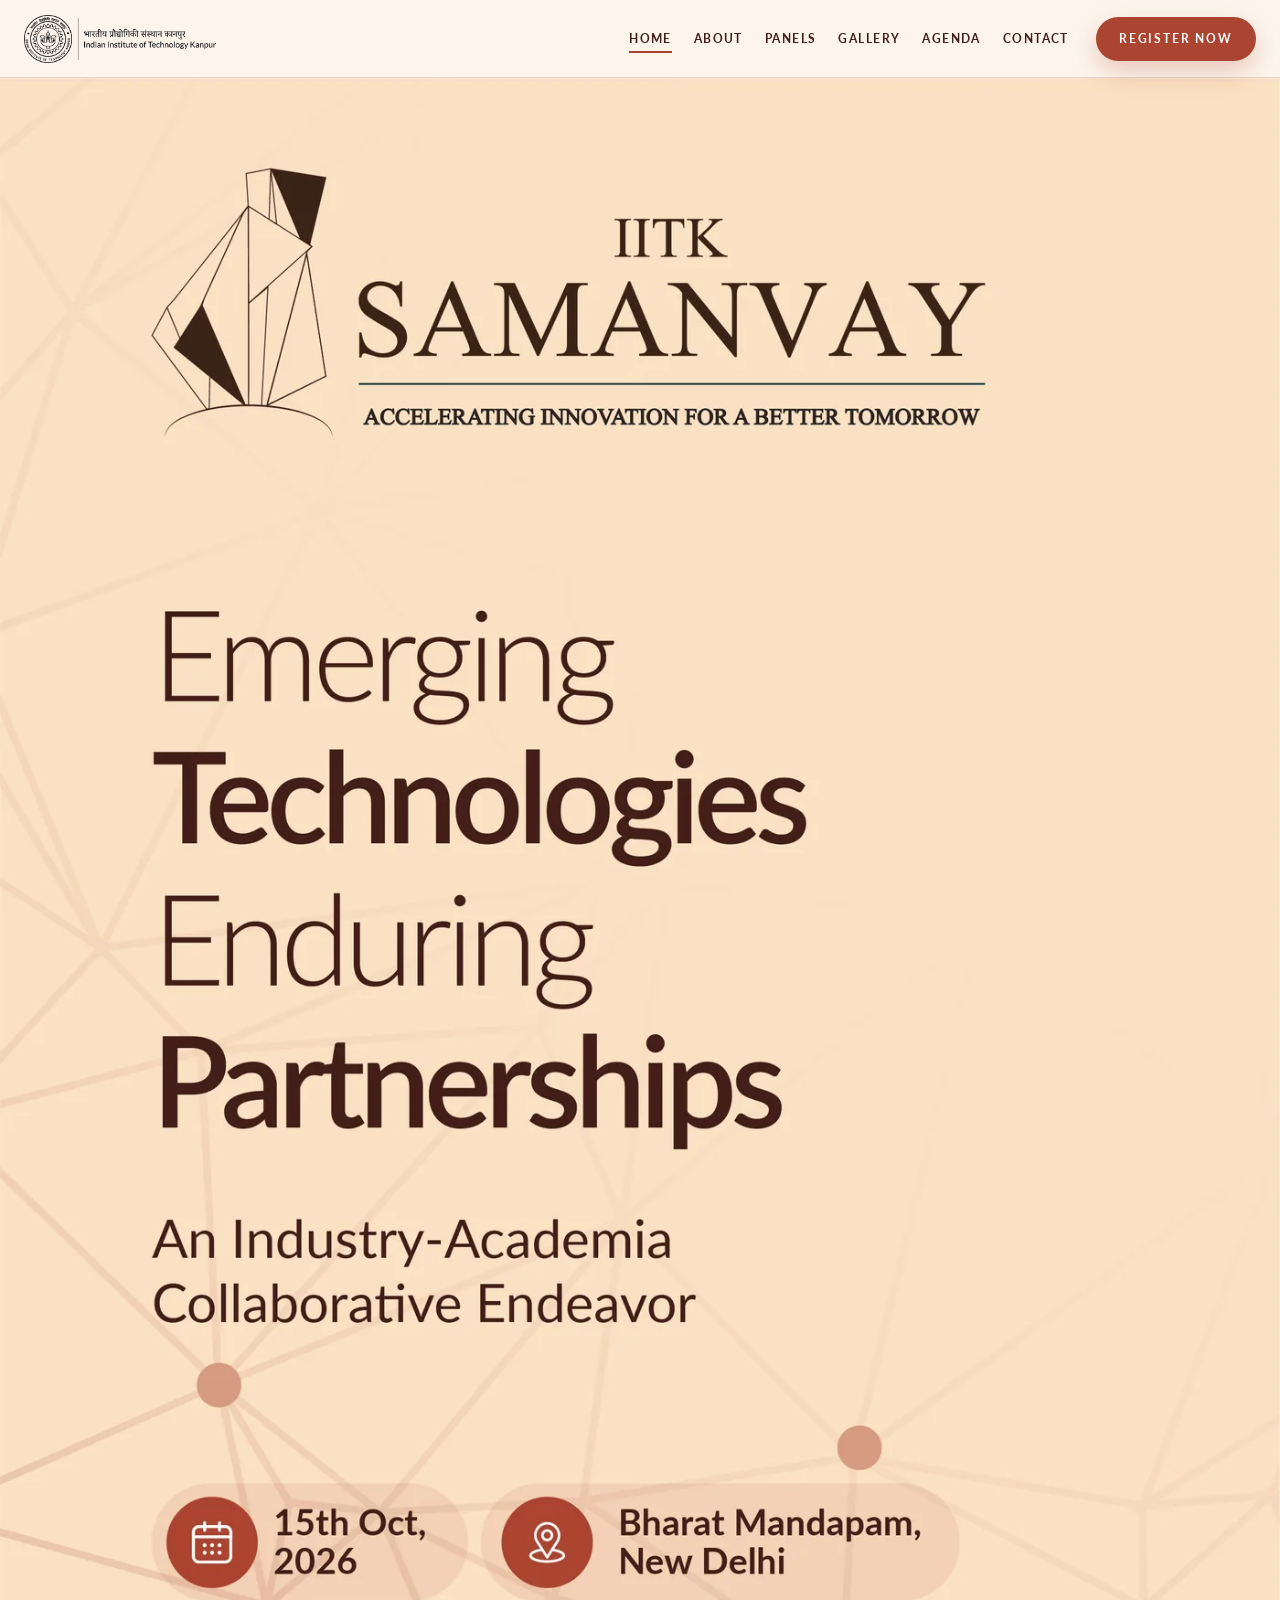
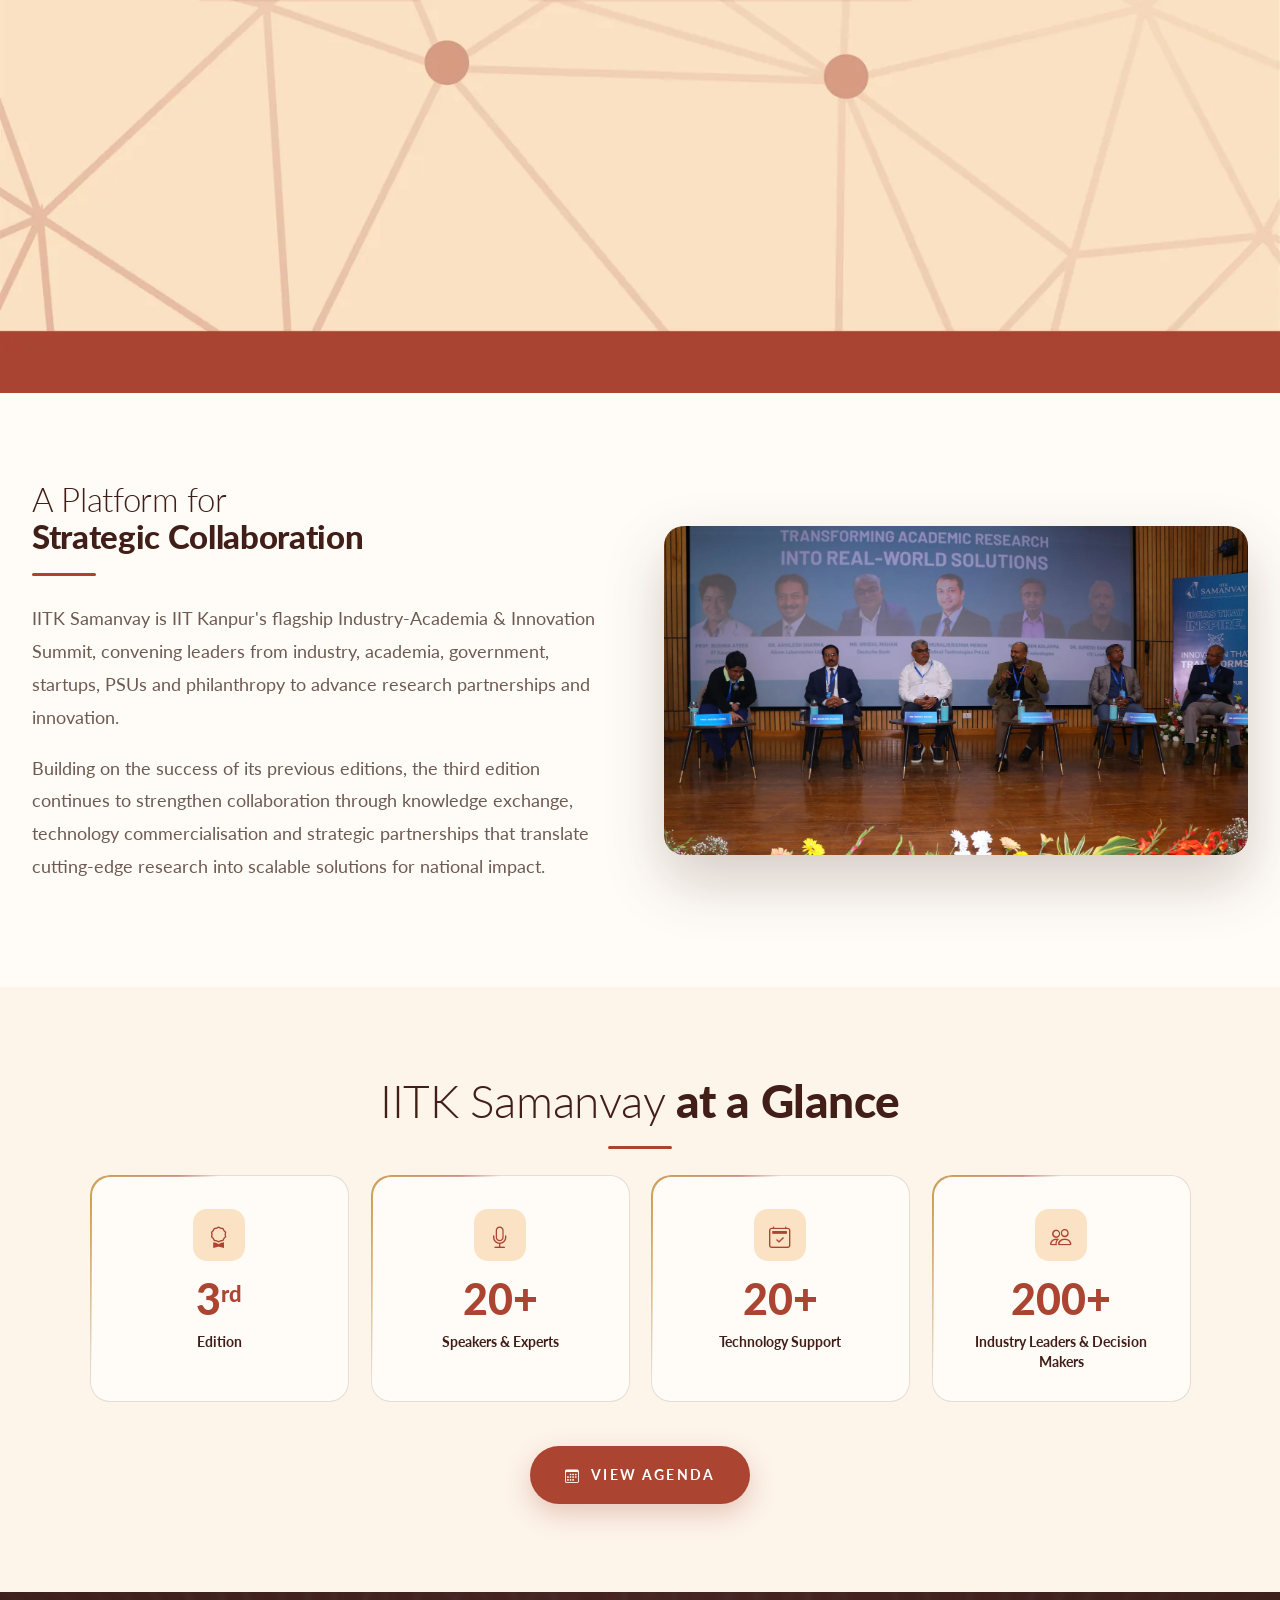
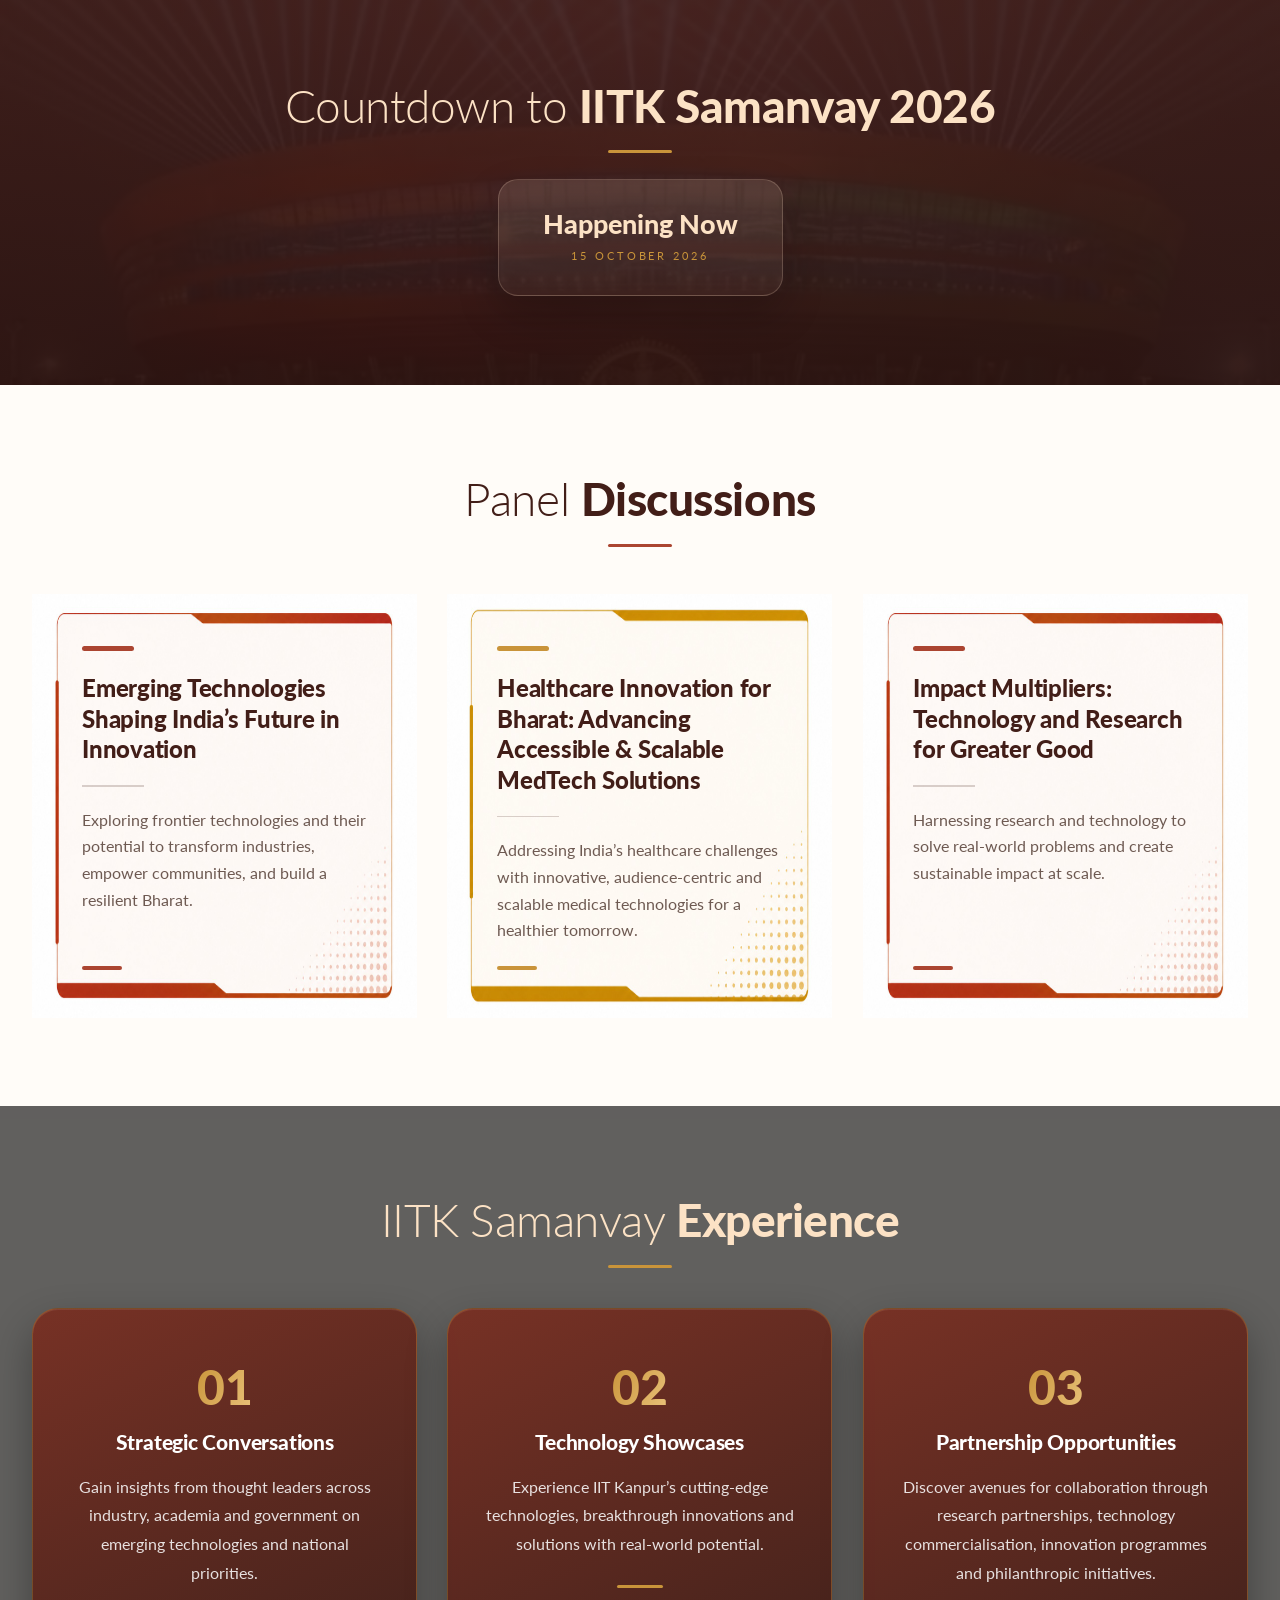
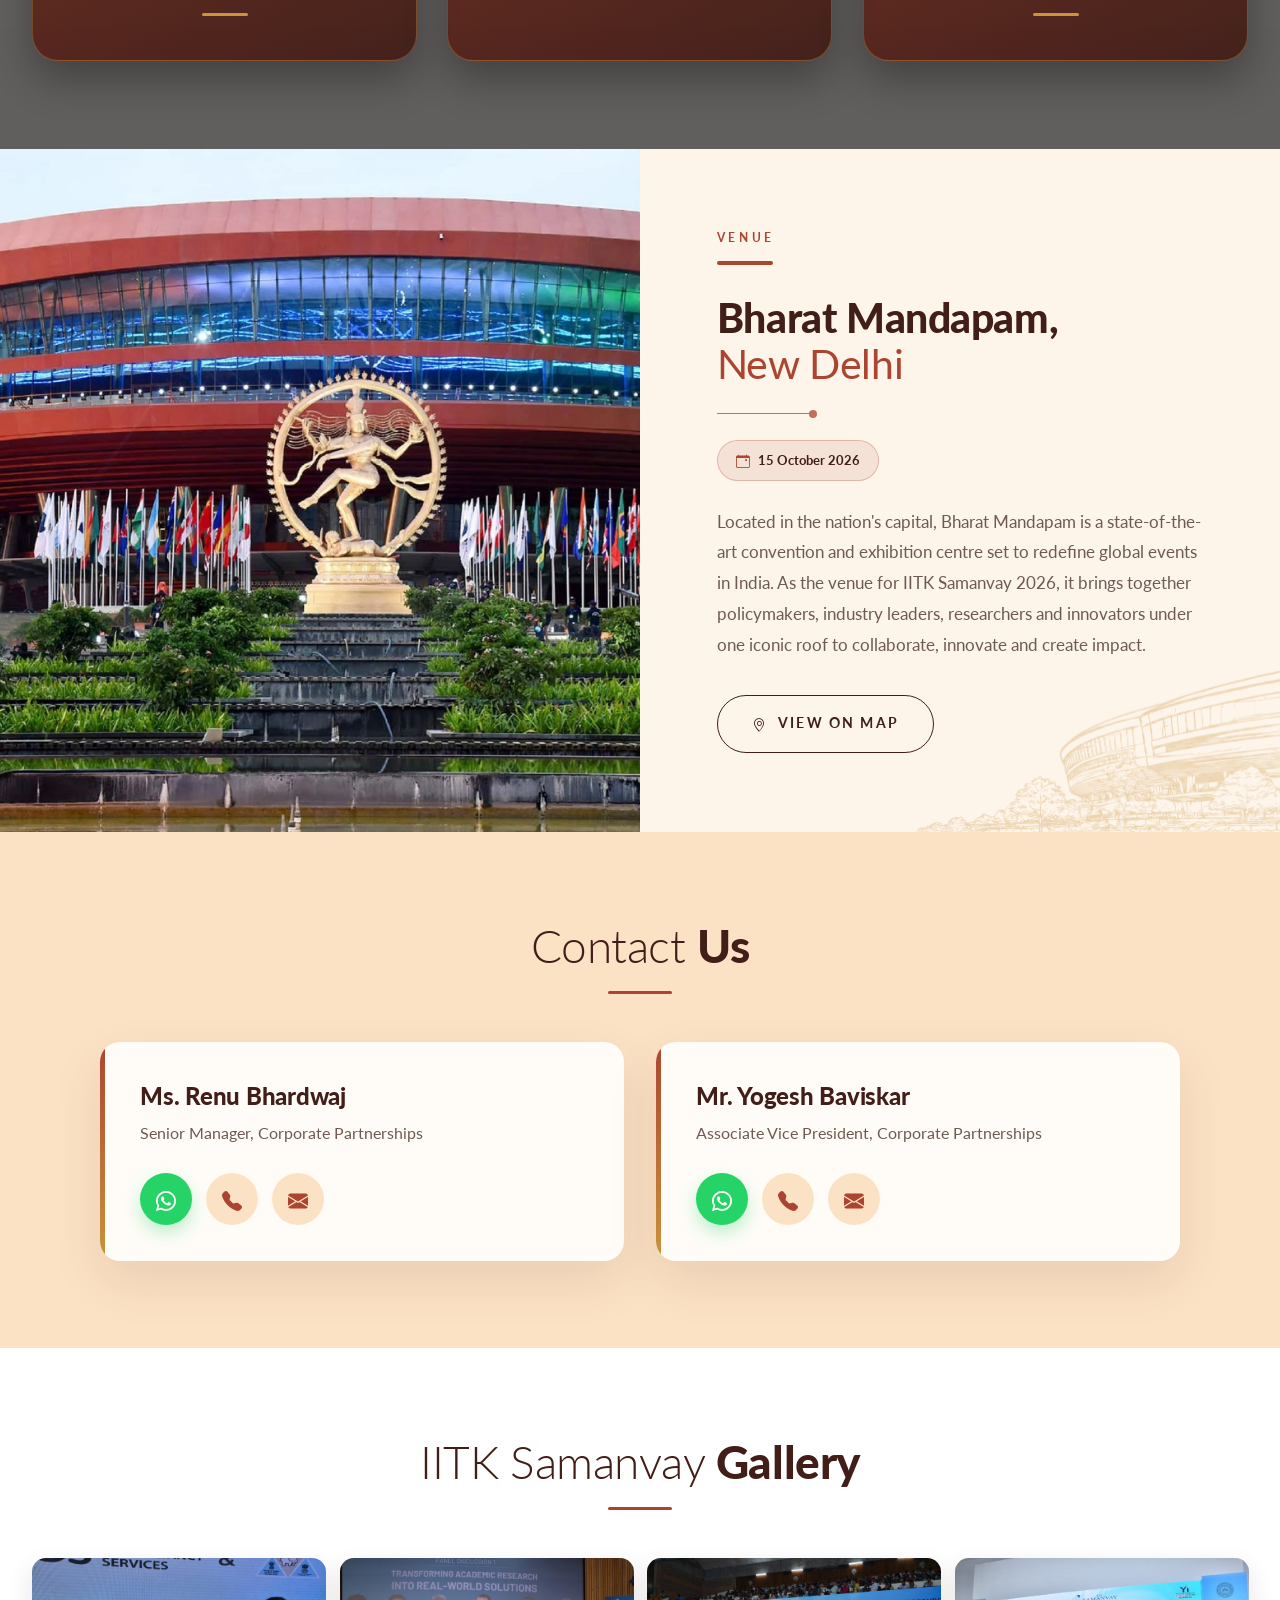
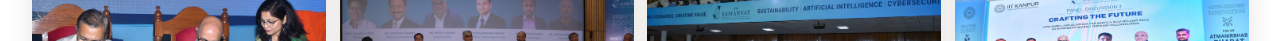
==== commit 9f7cb0d5: "first f  h  j j  gallry j j ds  commit" ====
--- a/index.html
+++ b/index.html
@@ -134,7 +134,7 @@
       </div>
 
       <a href="https://iitk.ac.in/dora/IITK_Samanvay_Agenda_2026.pdf" target="_blank" rel="noopener noreferrer" class="btn-gtu glance-agenda-btn" data-aos="fade-up">
-        <i class="bi bi-calendar3"></i> View Full Agenda
+        <i class="bi bi-calendar3"></i> View Agenda
       </a>
     </div>
   </section>
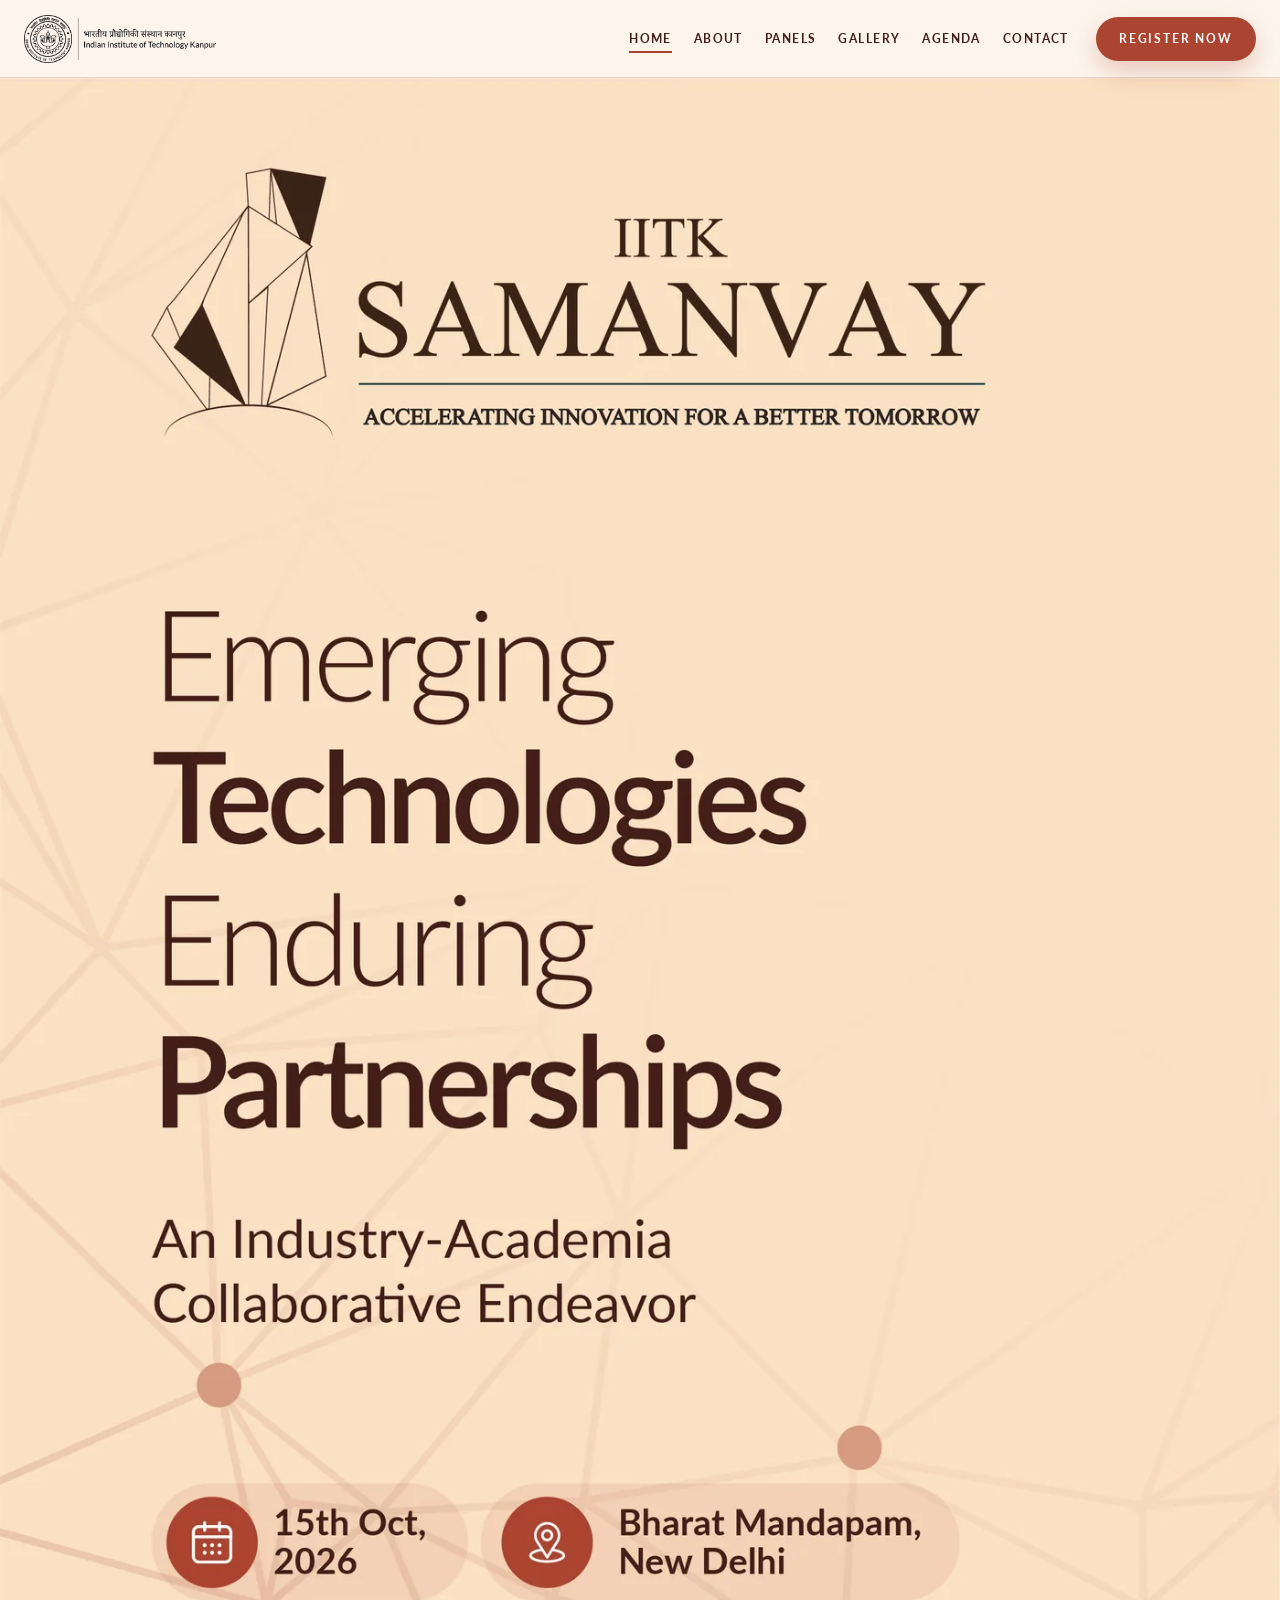
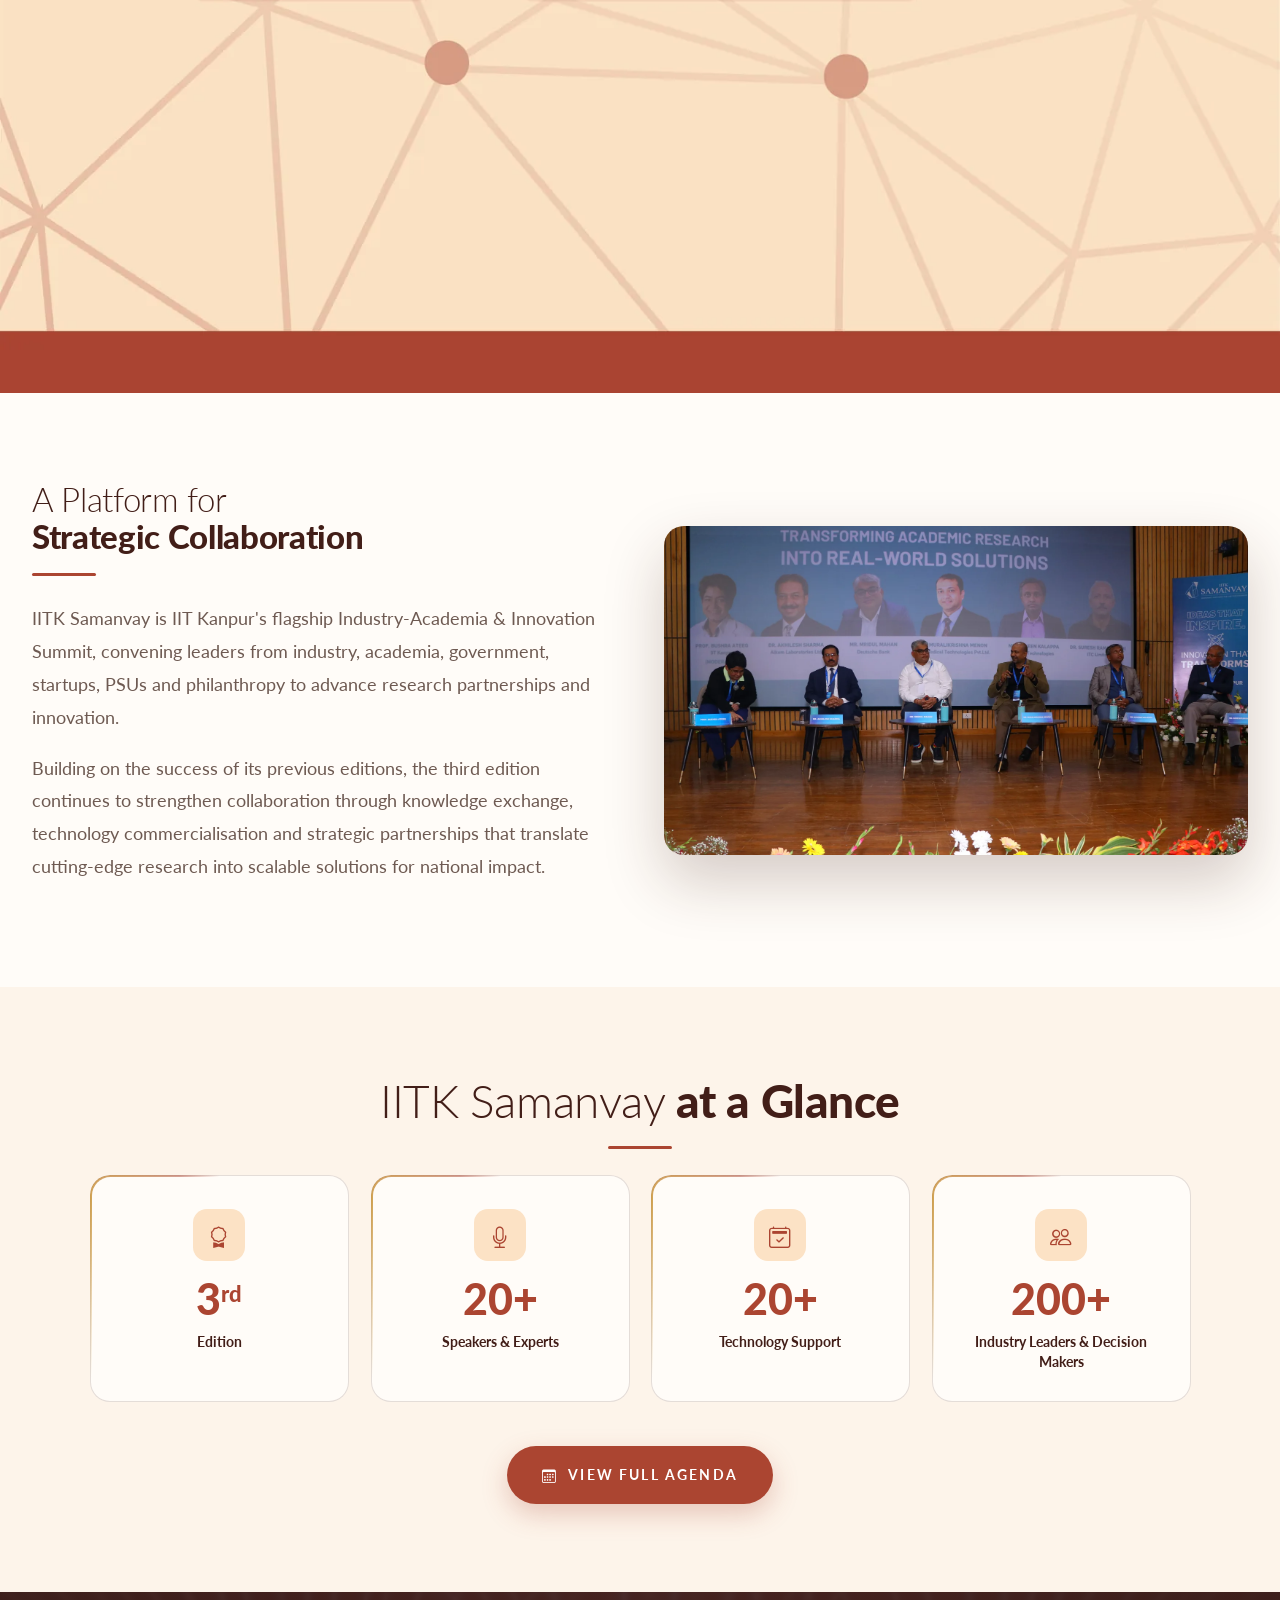
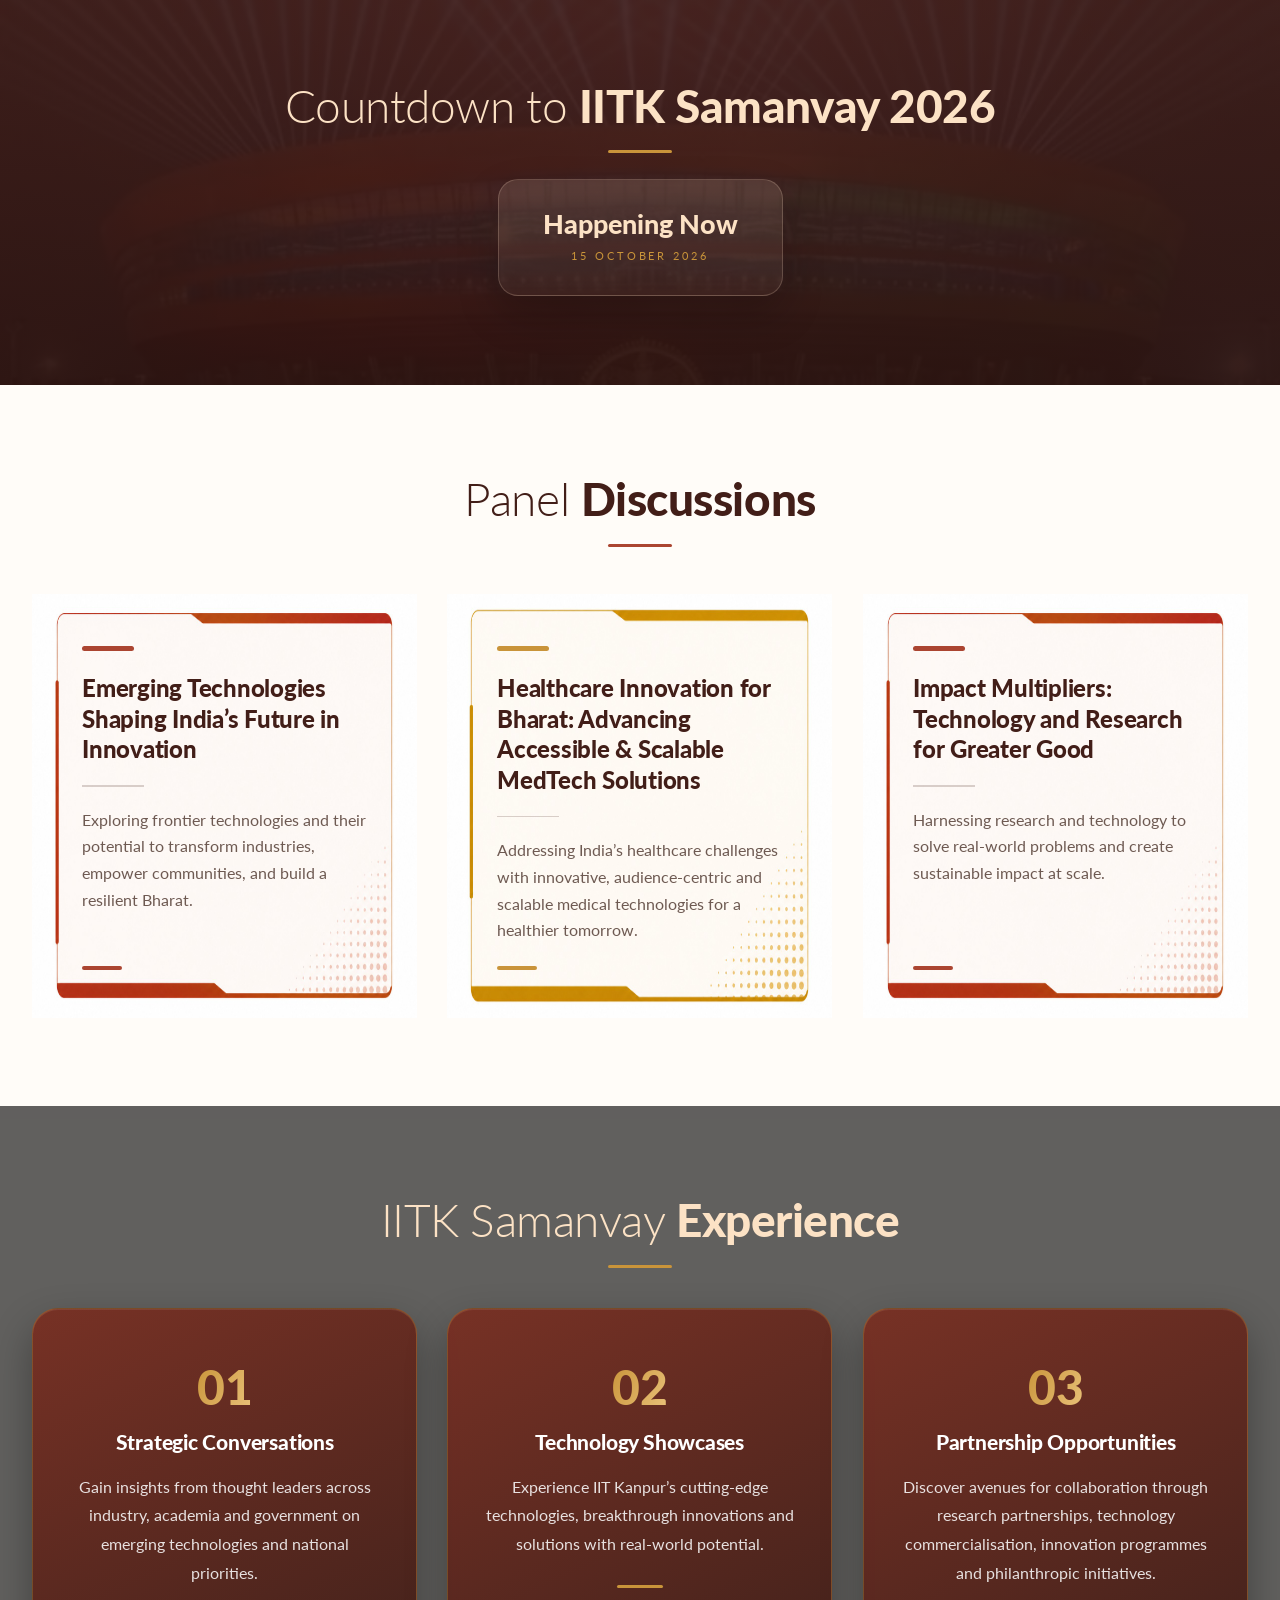
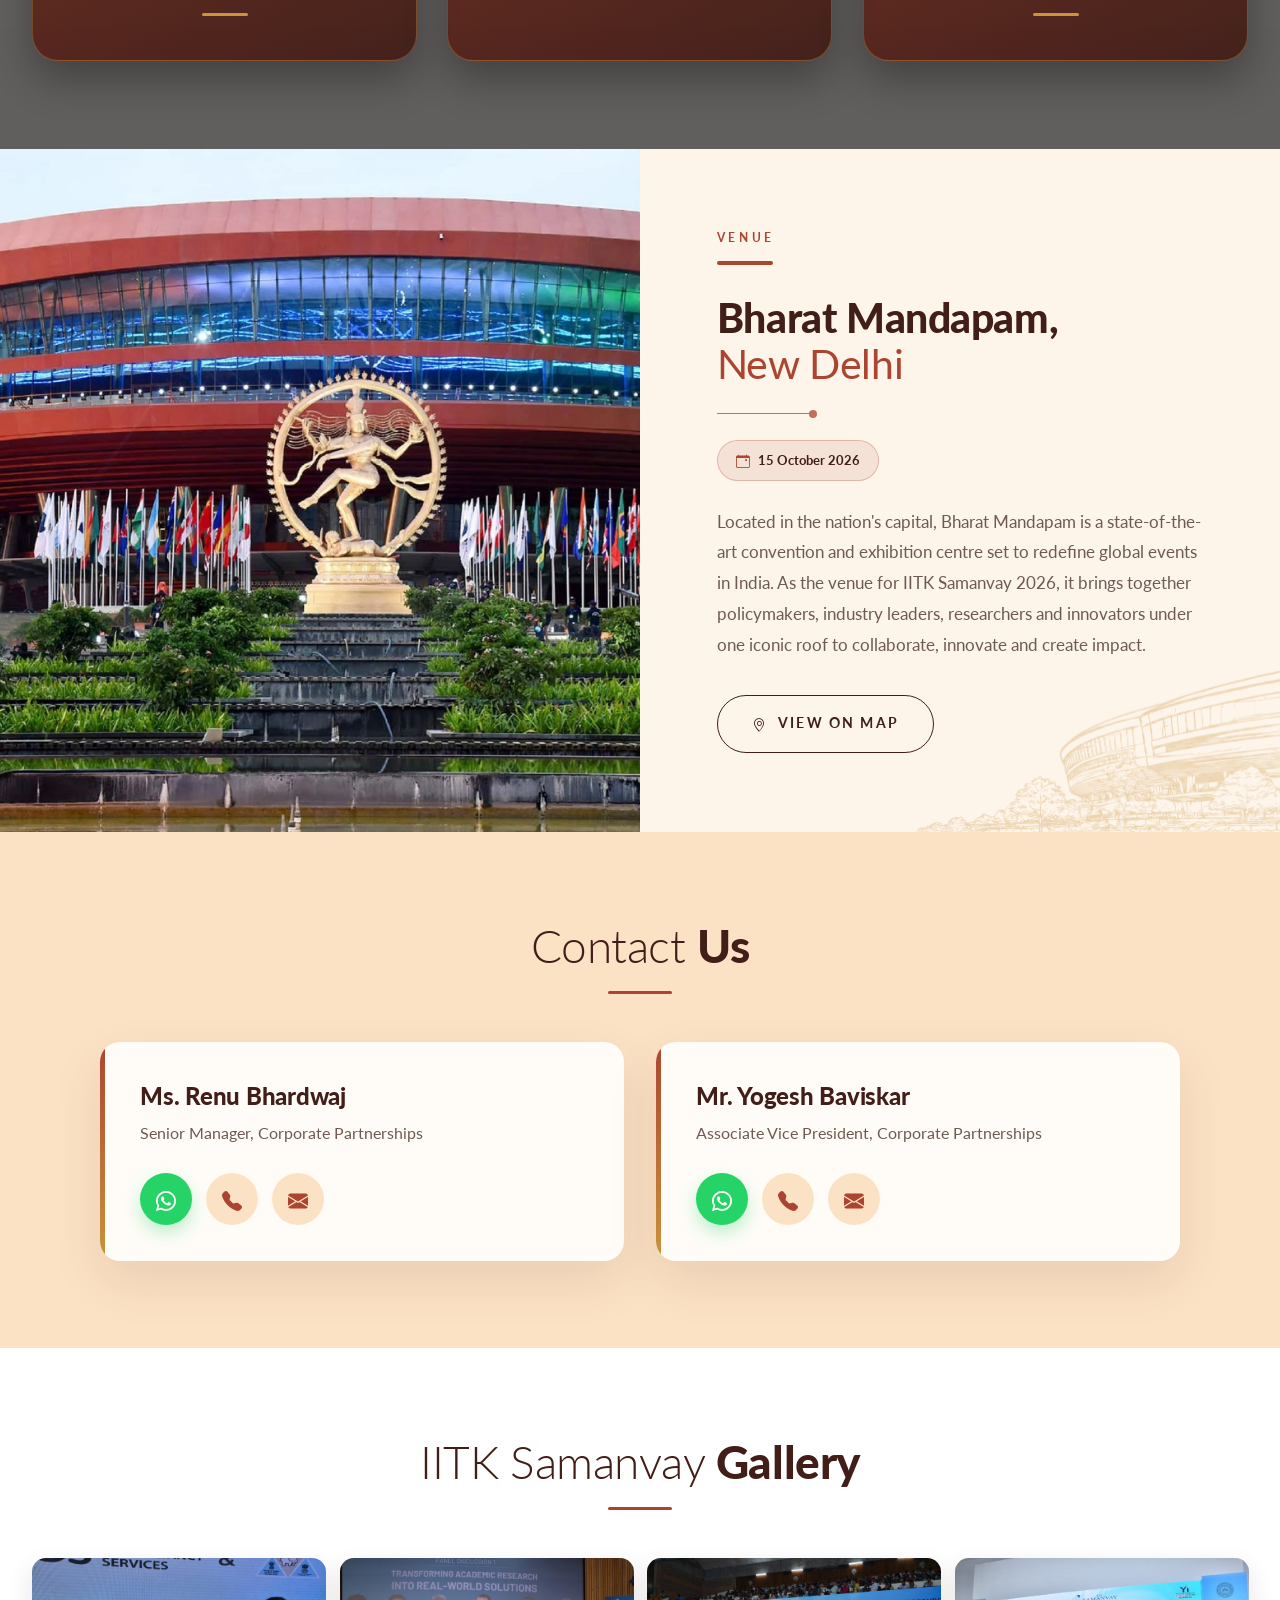
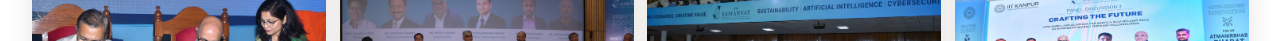
==== commit 03576821: "first f  h  j j  gallry j j ds chnge  commit" ====
--- a/index.html
+++ b/index.html
@@ -20,7 +20,7 @@
 <!-- ?v= is a cache-buster: it must change whenever style.css / script.js / speakers.js
        change, otherwise browsers keep serving the old file. -->
   <link rel="stylesheet" href="https://cdn.jsdelivr.net/npm/aos@2.3.4/dist/aos.css">
-  <link rel="stylesheet" href="style.css?v=8ae8c013" />
+  <link rel="stylesheet" href="style.css?v=67c9db82" />
   <link rel="preload" as="image" href="images/IITK_samanvay_banner.webp?v=c9e54ad0">
 
   <!-- Google Tag Manager -->
@@ -134,7 +134,7 @@
       </div>
 
       <a href="https://iitk.ac.in/dora/IITK_Samanvay_Agenda_2026.pdf" target="_blank" rel="noopener noreferrer" class="btn-gtu glance-agenda-btn" data-aos="fade-up">
-        <i class="bi bi-calendar3"></i> View Agenda
+        <i class="bi bi-calendar3"></i> View Full Agenda
       </a>
     </div>
   </section>
--- a/style.css
+++ b/style.css
@@ -1435,11 +1435,6 @@
 
 @media (max-width: 767.98px) {
   .contact-people { grid-template-columns: 1fr; gap: 22px; }
-  .person-card { padding: 36px 22px 28px; }
-  .pc-photo { width: 128px; height: 128px; }
-  .pc-btn { flex: 1 1 auto; justify-content: center; }
-  .contact-office { flex-direction: column; gap: 8px; padding: 18px; }
-  .contact-office p { font-size: .9rem; }
 }
 
 /* ---------- footer ---------- */
@@ -1759,6 +1754,7 @@
 
 .pc-actions { display: flex; gap: 14px; }
 .pc-btn {
+  flex: 0 0 52px;
   width: 52px; height: 52px;
   border-radius: 50%;
   display: grid; place-items: center;
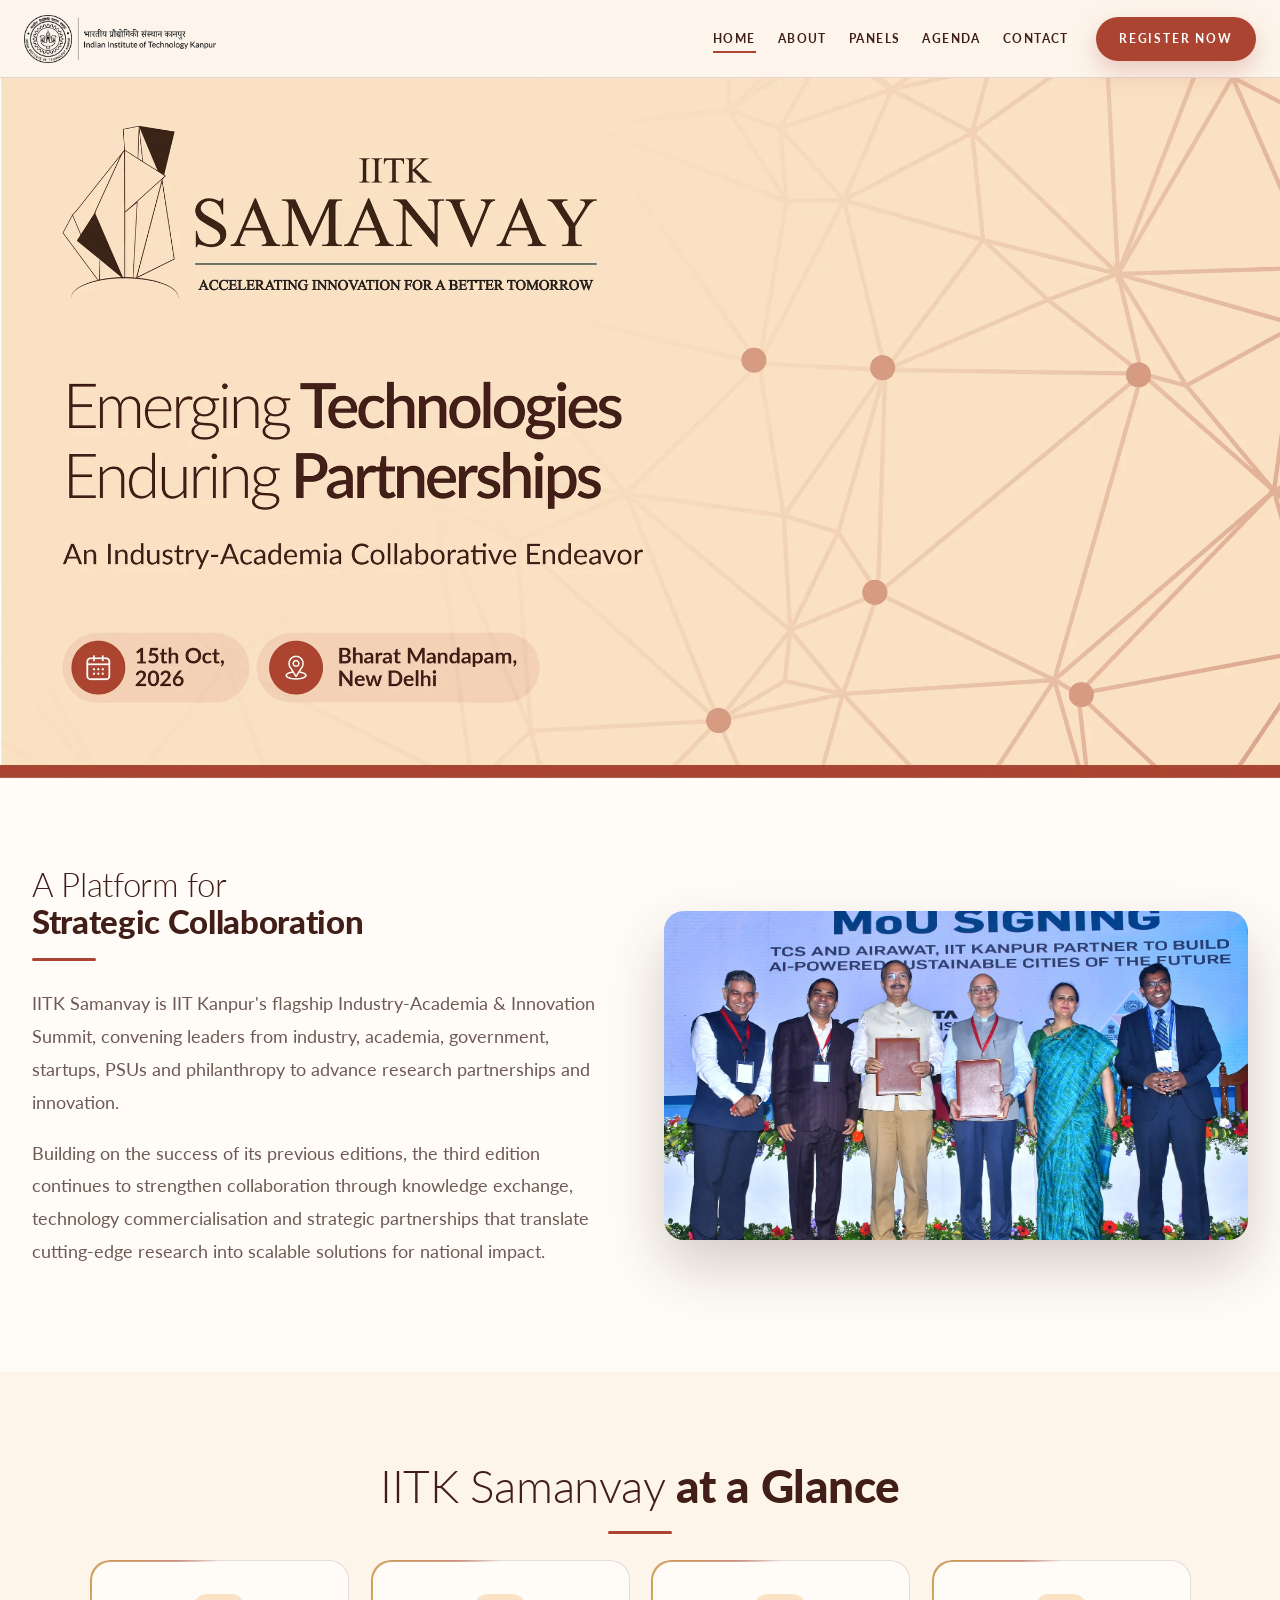
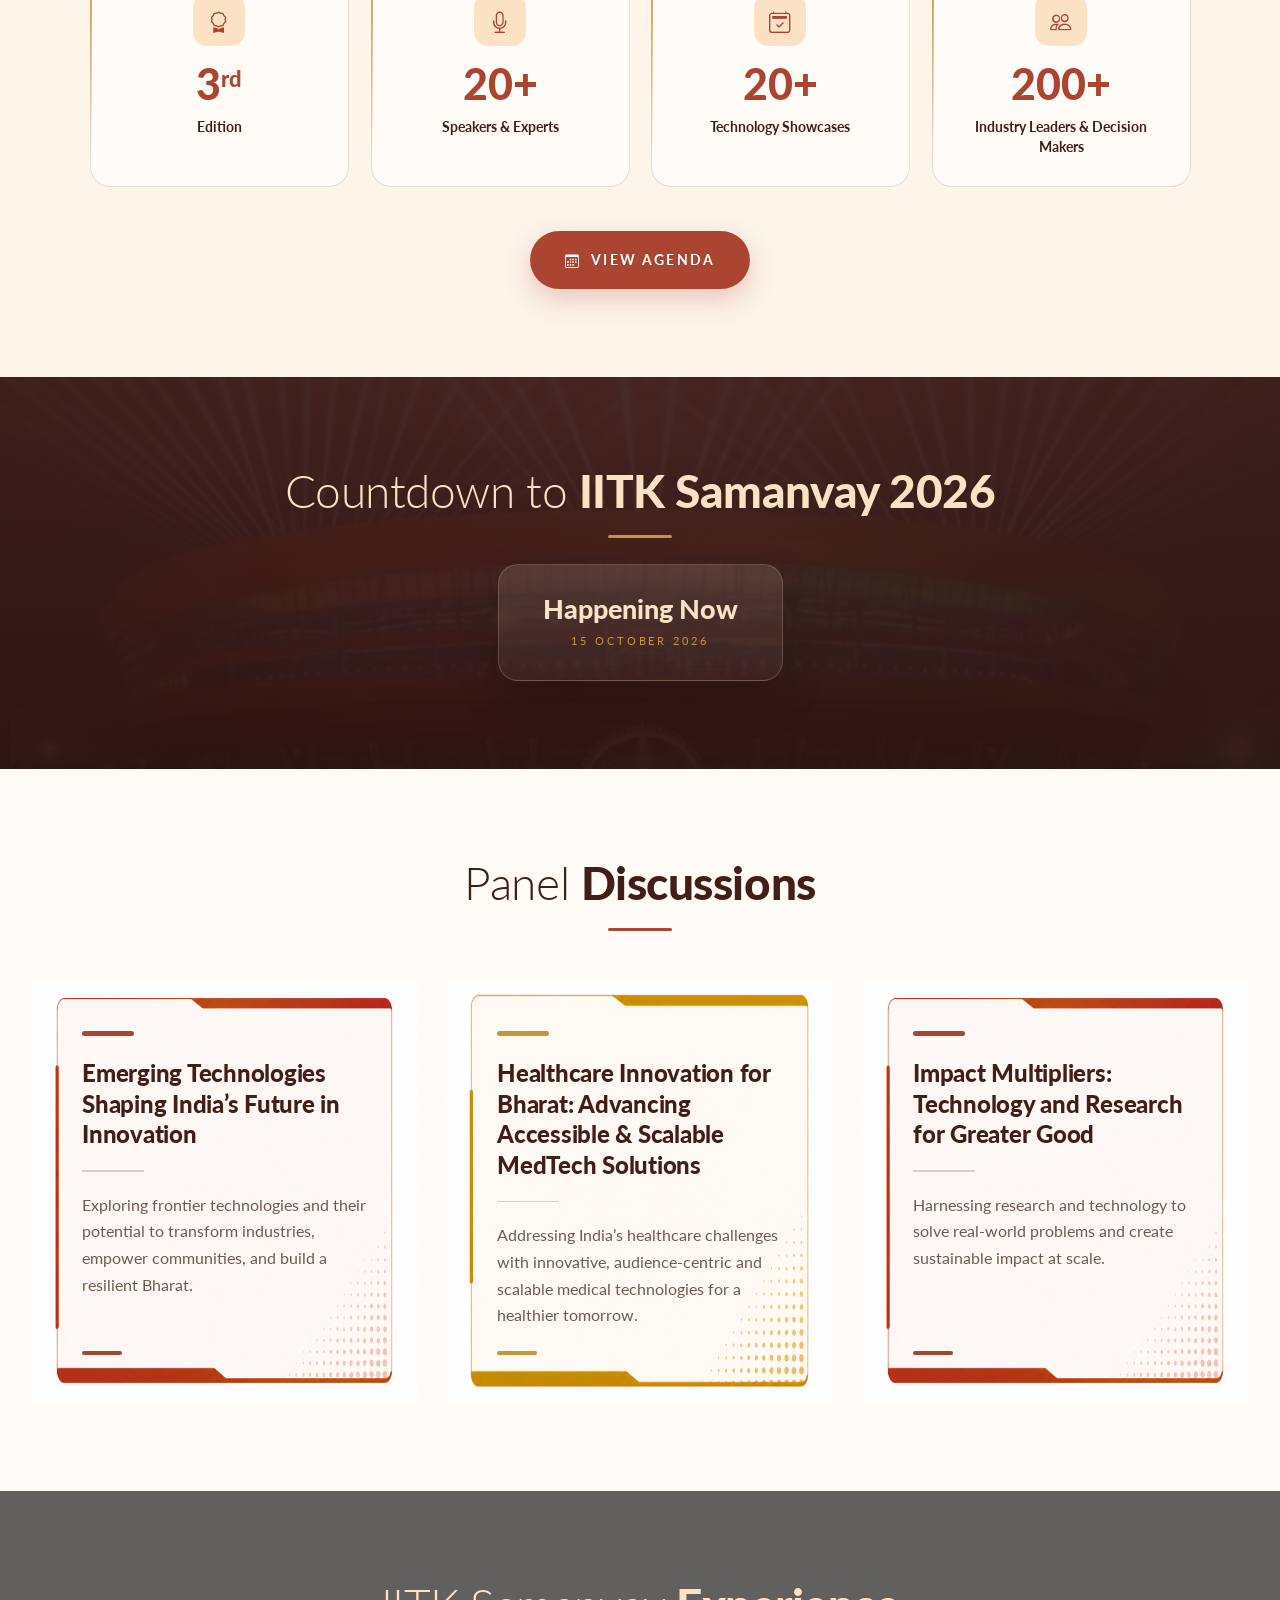
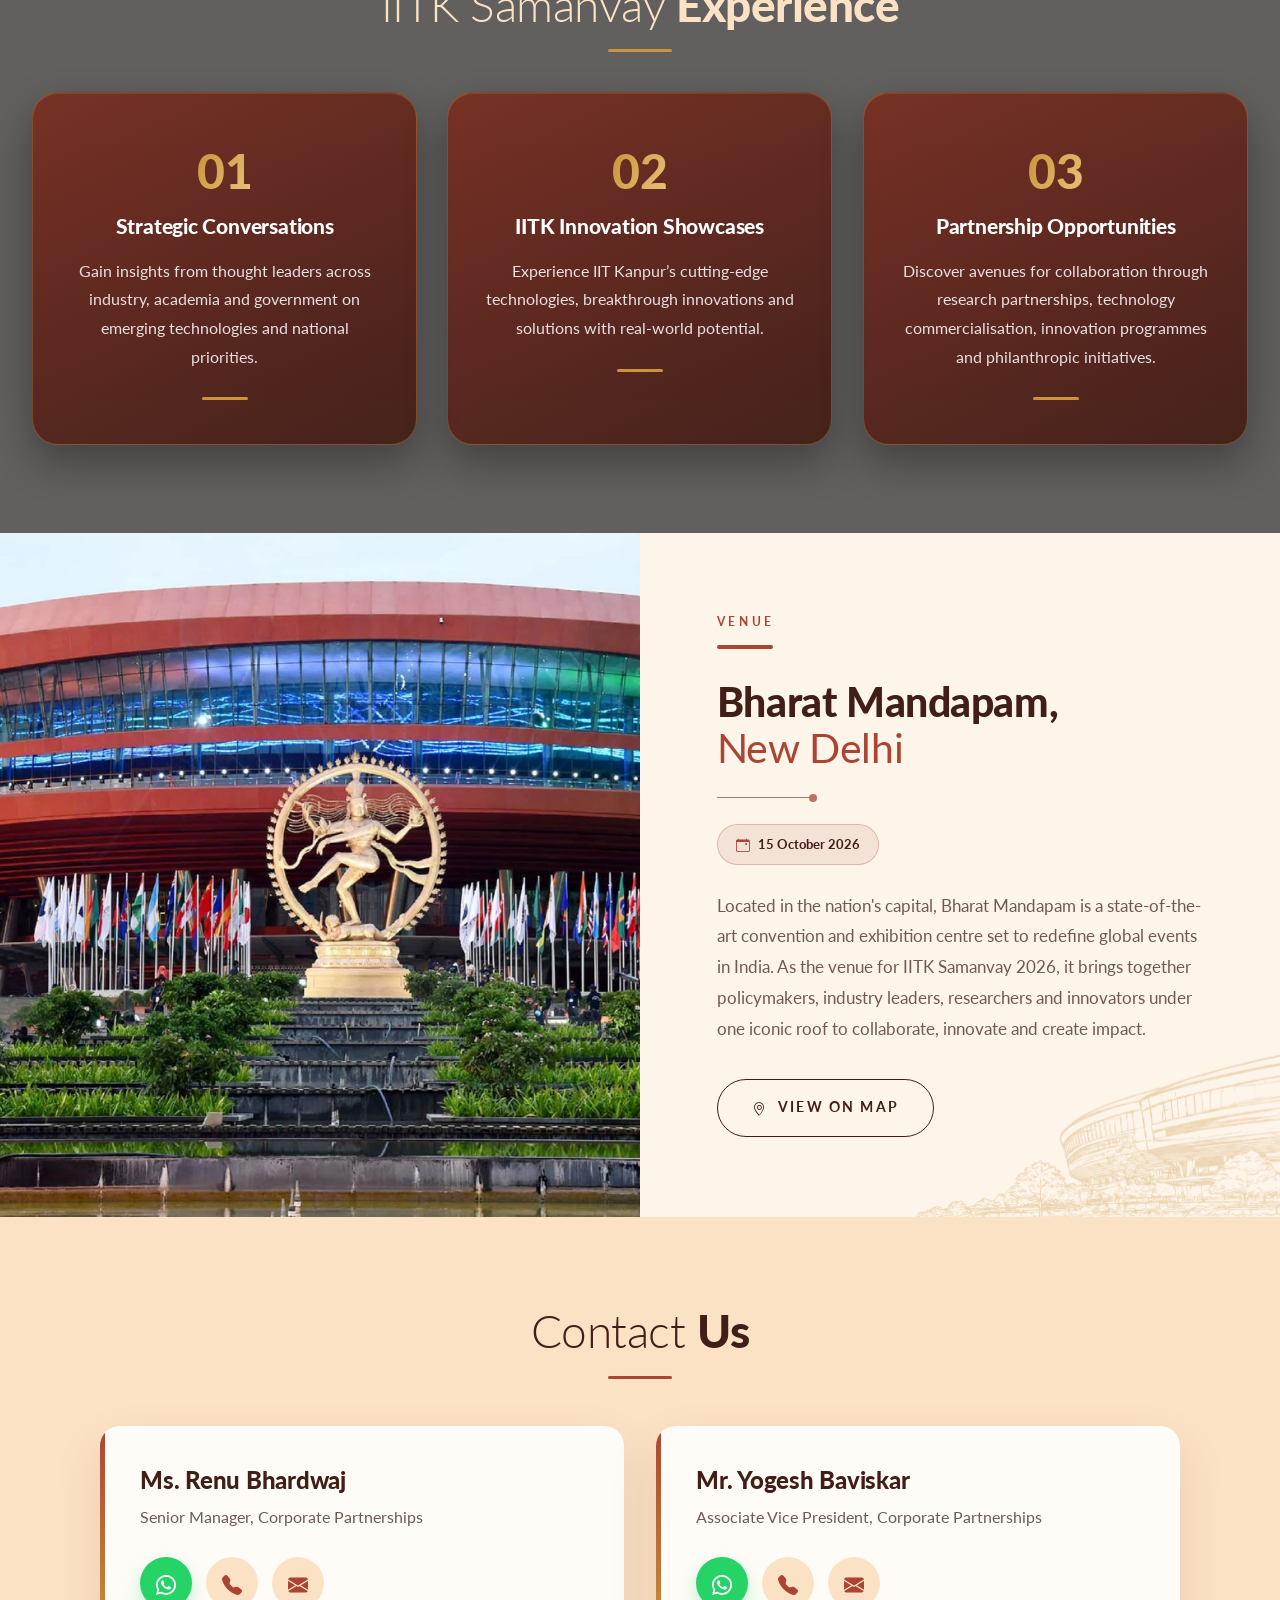
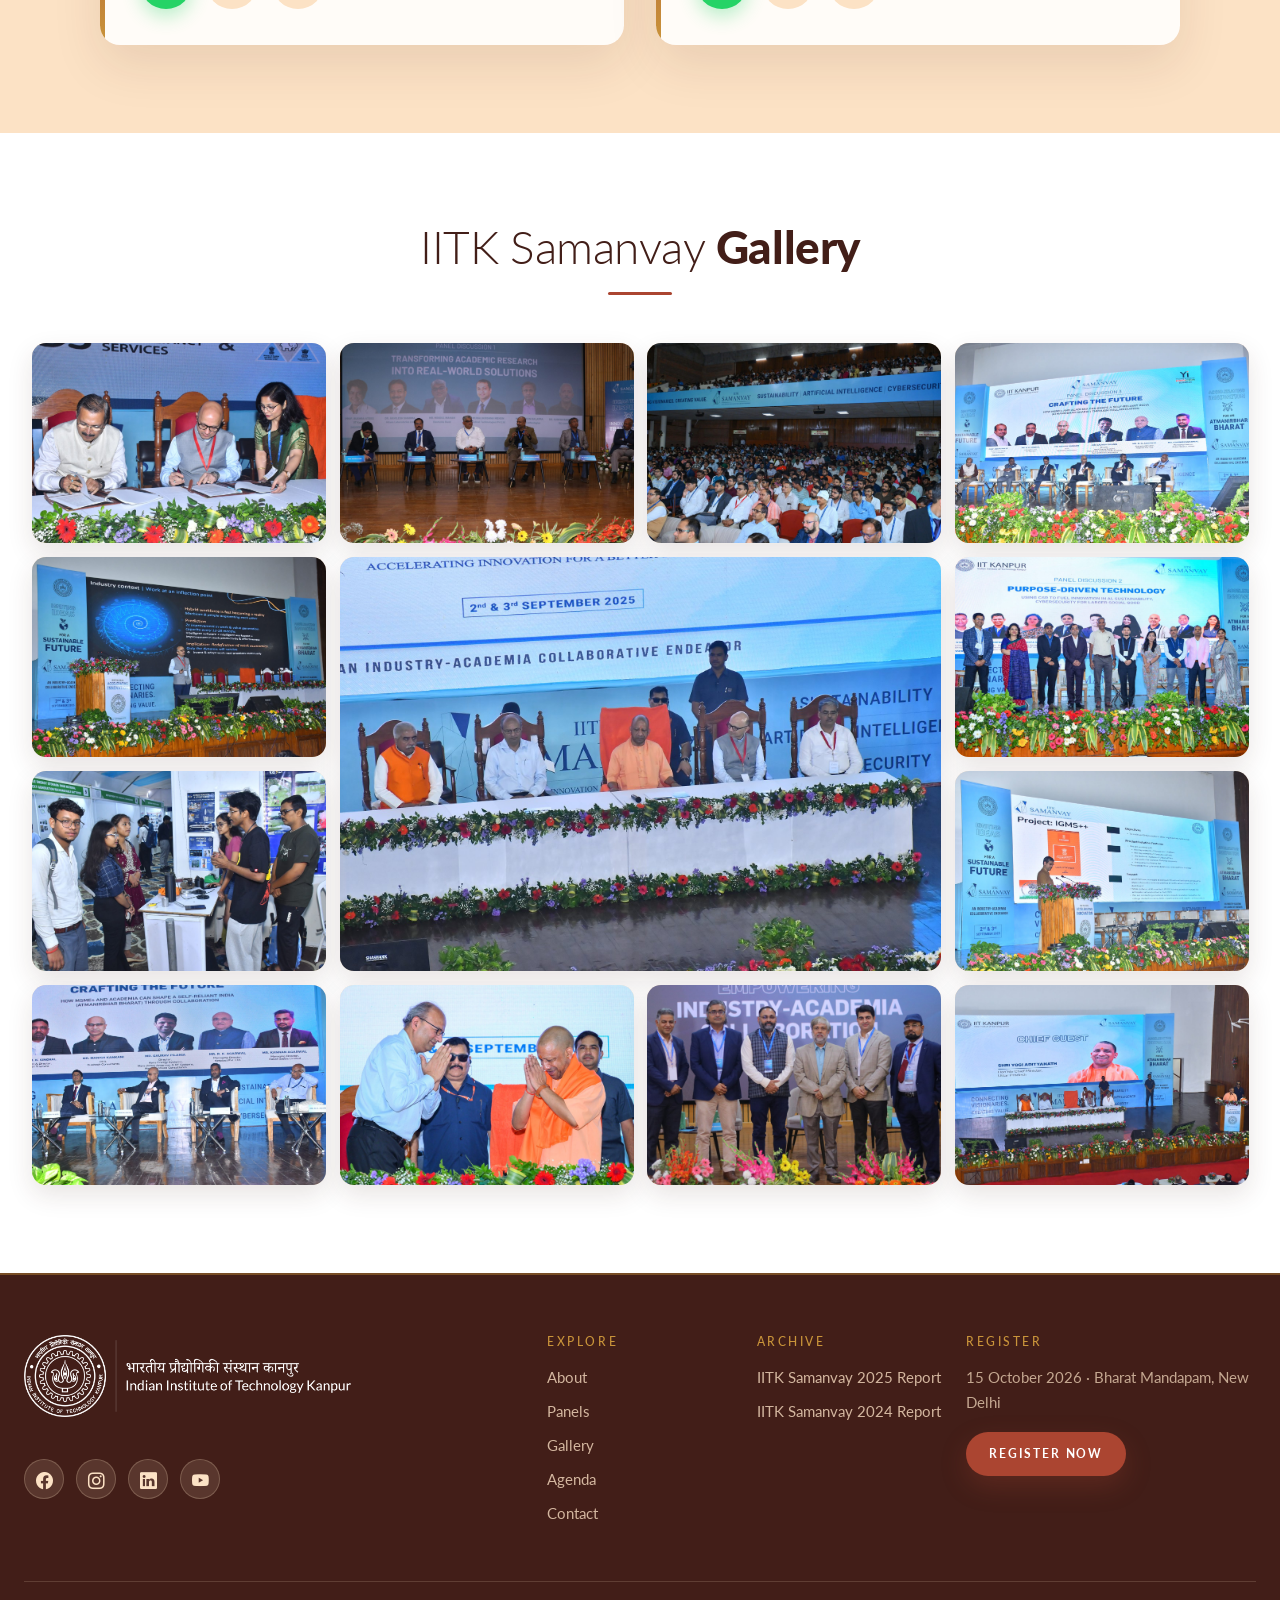
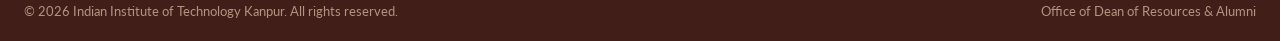
==== commit 8703a292: "first f  h  j j  gallry j j ds chng chnge e  commit" ====
--- a/index.html
+++ b/index.html
@@ -51,7 +51,6 @@
           <li class="nav-item"><a class="nav-link active" href="#home">Home</a></li>
           <li class="nav-item"><a class="nav-link" href="#about">About</a></li>
           <li class="nav-item"><a class="nav-link" href="#panels">Panels</a></li>
-          <li class="nav-item"><a class="nav-link" href="#gallery">Gallery</a></li>
           <li class="nav-item"><a class="nav-link" href="https://iitk.ac.in/dora/IITK_Samanvay_Agenda_2026.pdf" target="_blank" rel="noopener noreferrer">Agenda</a></li>
           <li class="nav-item"><a class="nav-link" href="#contact">Contact</a></li>
           <li class="nav-item ms-lg-3 mt-2 mt-lg-0 d-none d-lg-block">
@@ -95,8 +94,8 @@
         <div class="col-lg-6" data-aos="fade-left">
           <div class="about-media">
             <picture>
-              <source type="image/webp" srcset="images/about-feature.webp">
-              <img src="images/about-feature.jpg" alt="IITK Samanvay 2025 — MoU signing">
+              <source type="image/webp" srcset="images/about-feature.webp?v=4f97d487">
+              <img src="images/about-feature.jpg?v=4f97d487" alt="IITK Samanvay 2025 — MoU signing">
             </picture>
           </div>
         </div>
@@ -124,7 +123,7 @@
         <div class="glance-card" data-aos="zoom-in" data-aos-delay="160">
           <span class="glance-ico"><i class="bi bi-calendar2-check"></i></span>
           <span class="glance-num" data-count="20" data-suffix="+">20+</span>
-          <p class="glance-txt">Technology Support</p>
+          <p class="glance-txt">Technology Showcases</p>
         </div>
         <div class="glance-card" data-aos="zoom-in" data-aos-delay="240">
           <span class="glance-ico"><i class="bi bi-people"></i></span>
@@ -134,7 +133,7 @@
       </div>
 
       <a href="https://iitk.ac.in/dora/IITK_Samanvay_Agenda_2026.pdf" target="_blank" rel="noopener noreferrer" class="btn-gtu glance-agenda-btn" data-aos="fade-up">
-        <i class="bi bi-calendar3"></i> View Full Agenda
+        <i class="bi bi-calendar3"></i> View Agenda
       </a>
     </div>
   </section>
@@ -210,7 +209,7 @@
         </div>
         <div class="exp-card" data-aos="fade-up" data-aos-delay="120">
           <span class="exp-num">02</span>
-          <h3>Technology Showcases</h3>
+          <h3>IITK Innovation Showcases</h3>
           <p>Experience IIT Kanpur’s cutting-edge technologies, breakthrough innovations and solutions with real-world potential.</p>
           <div class="exp-line"></div>
         </div>
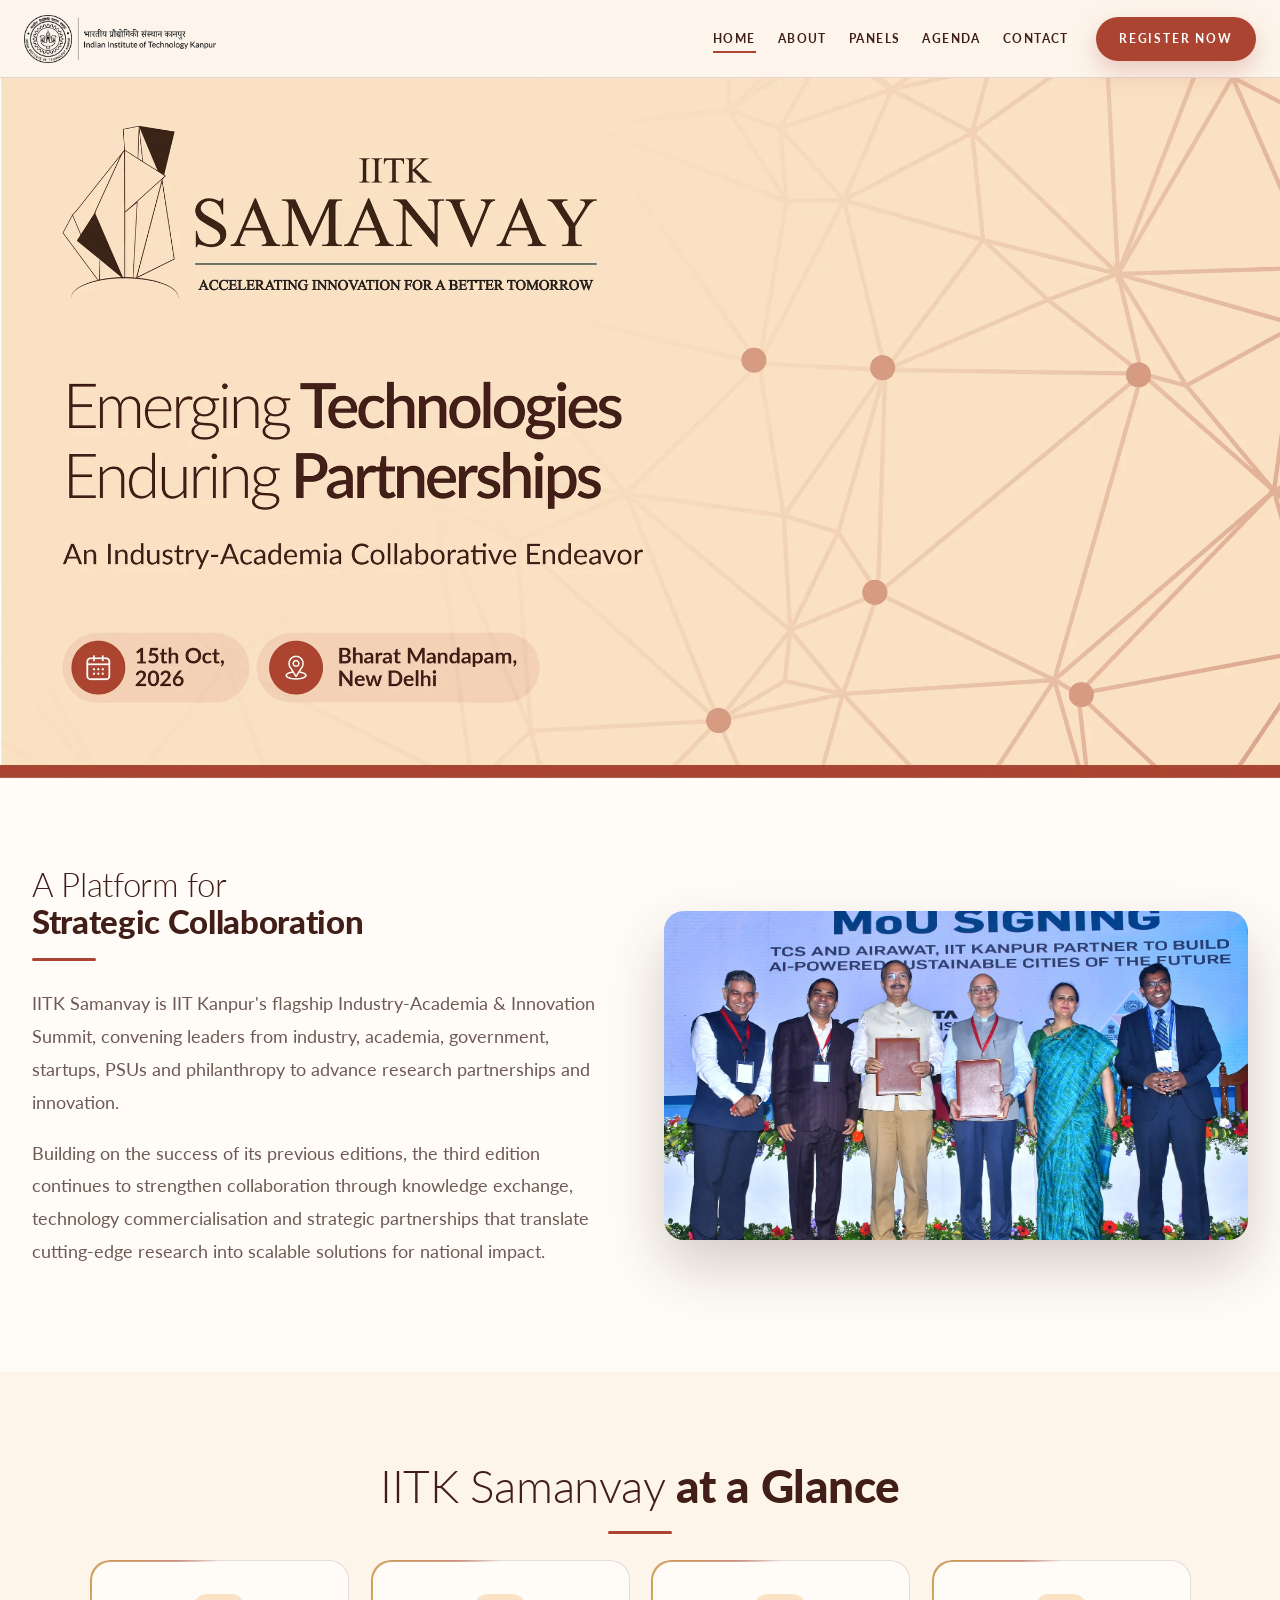
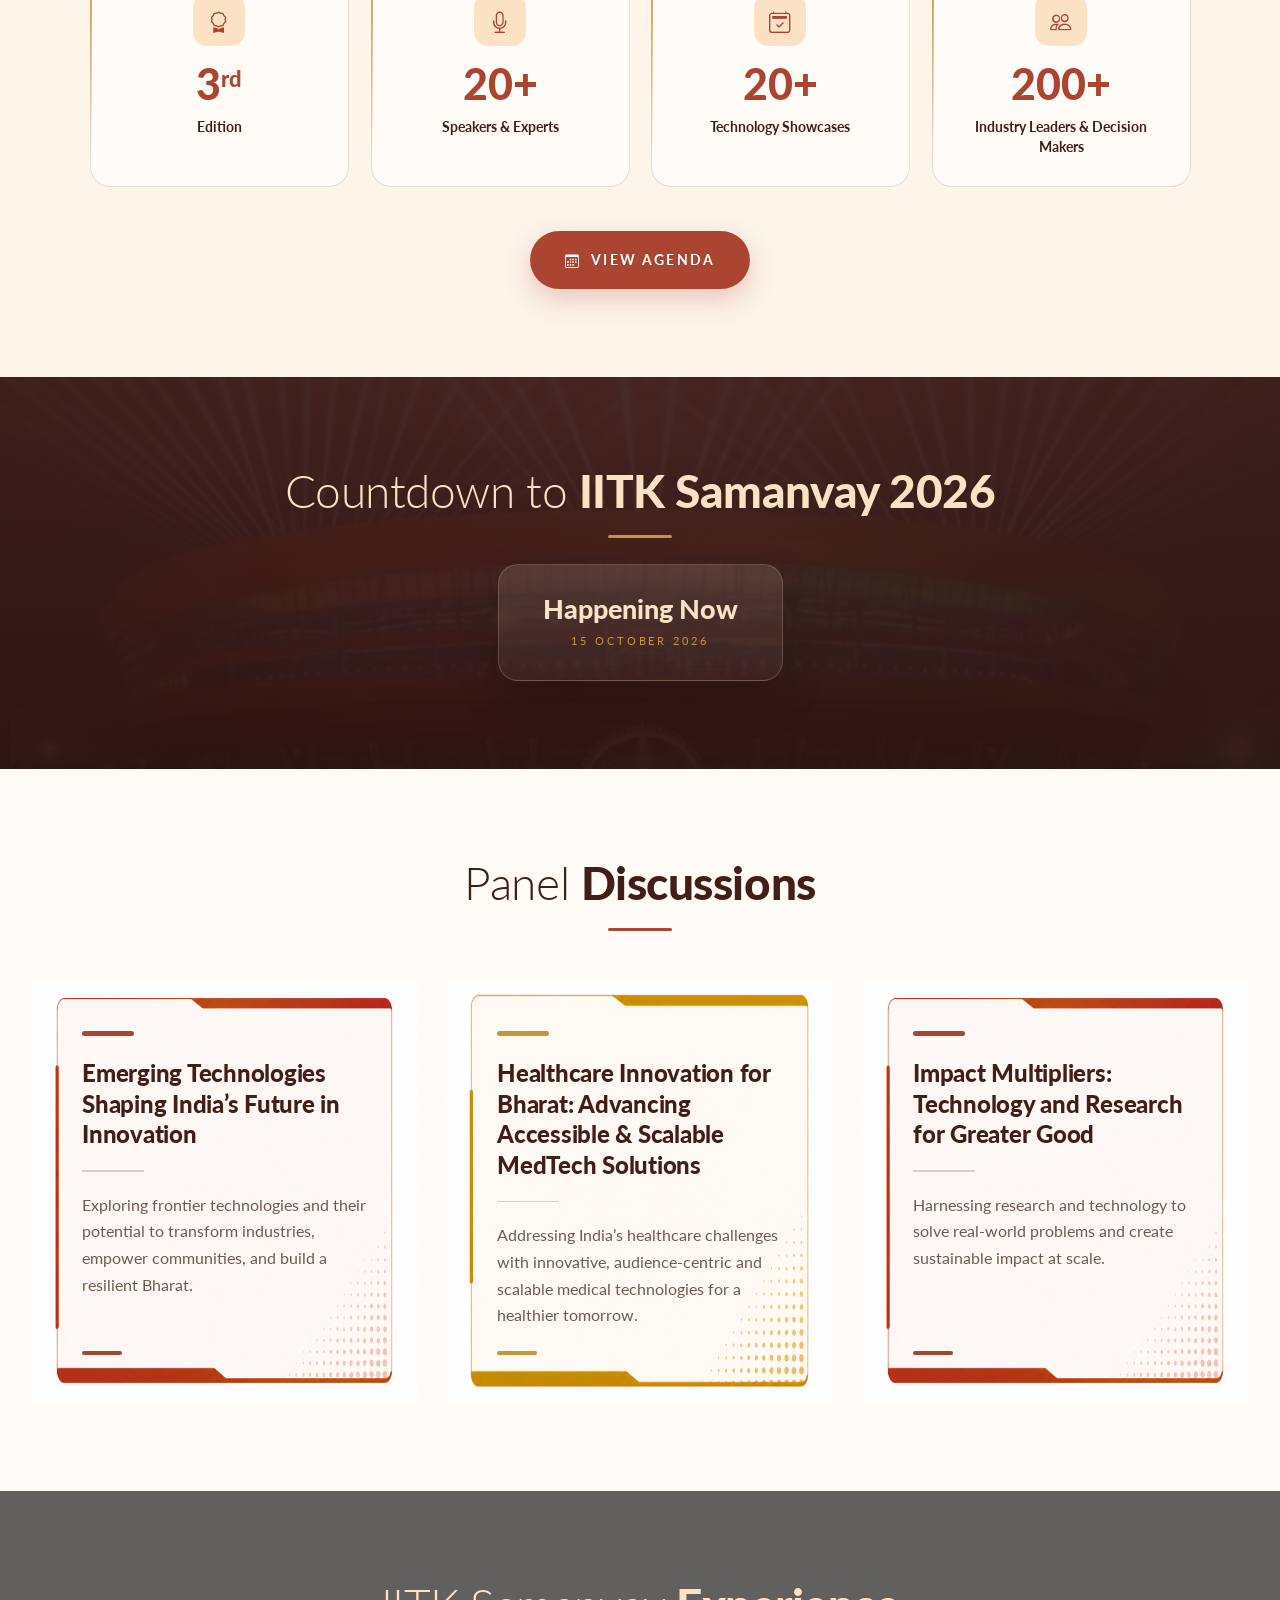
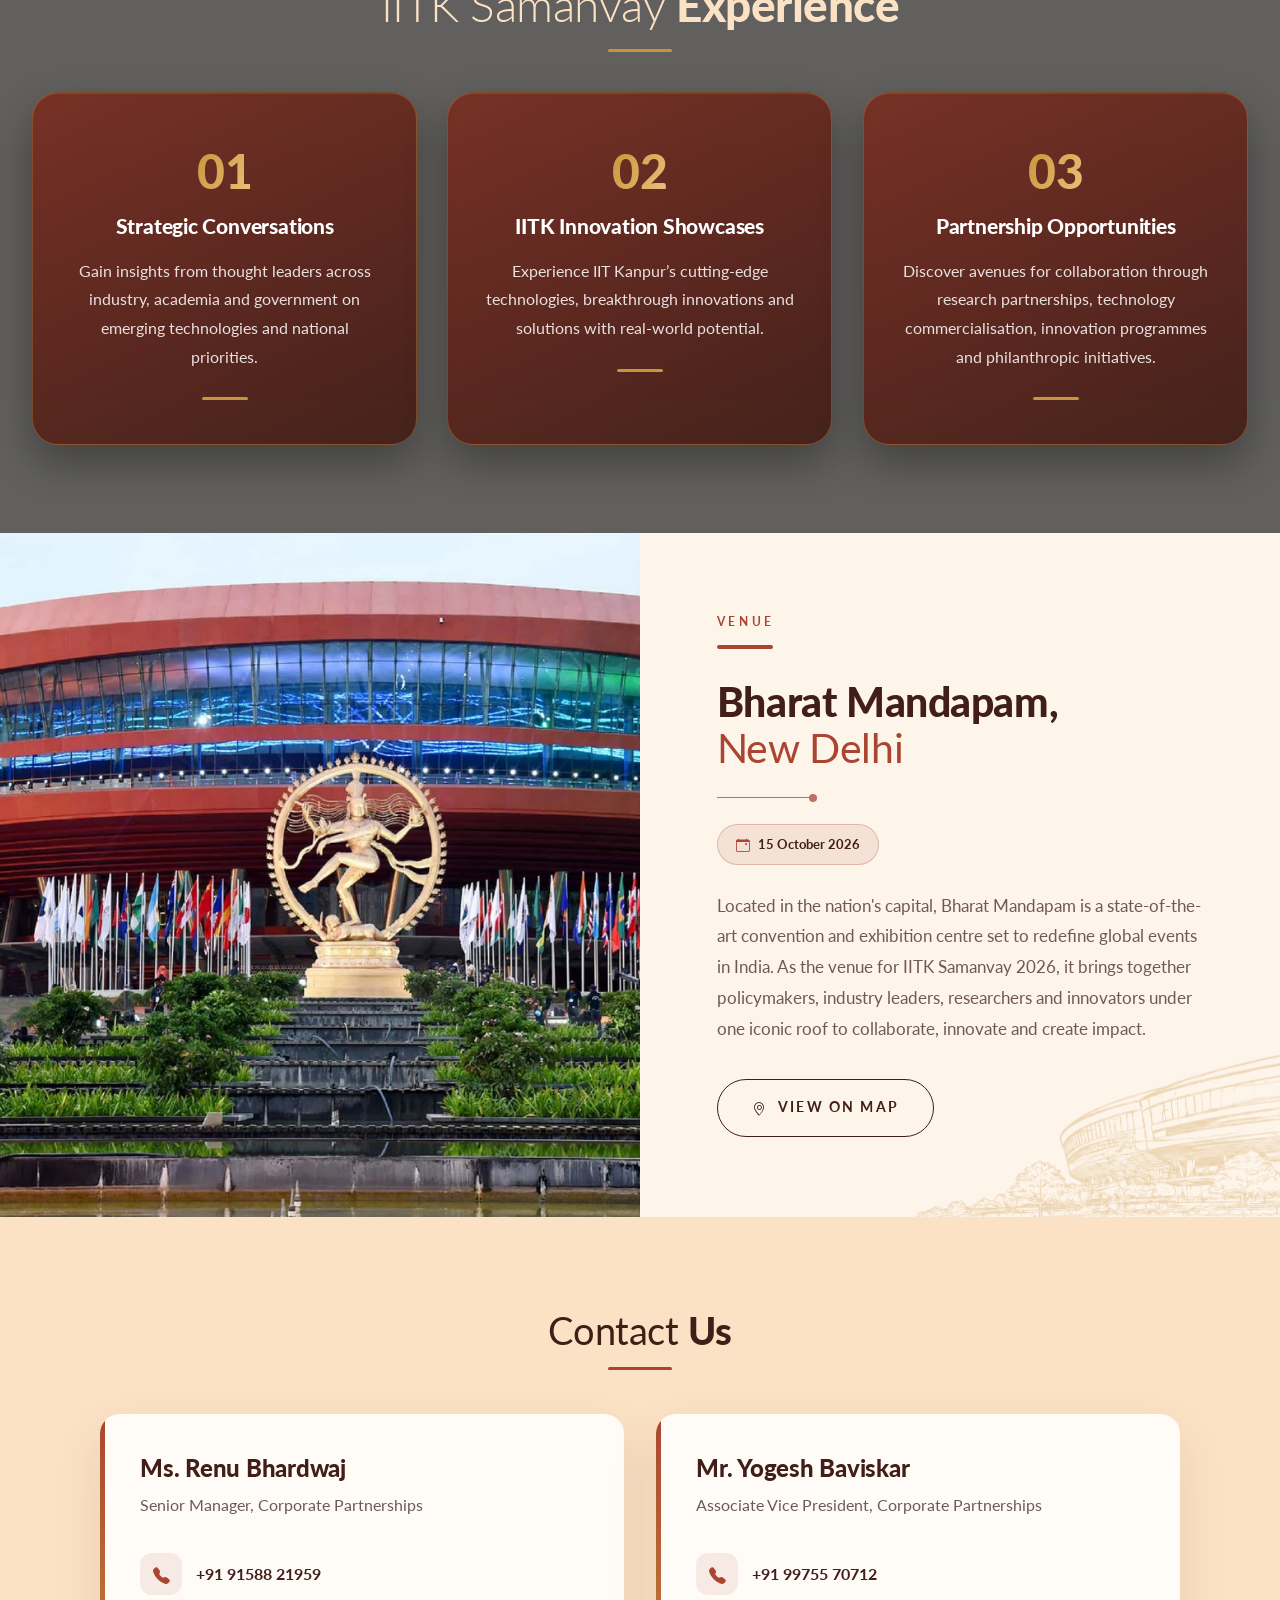
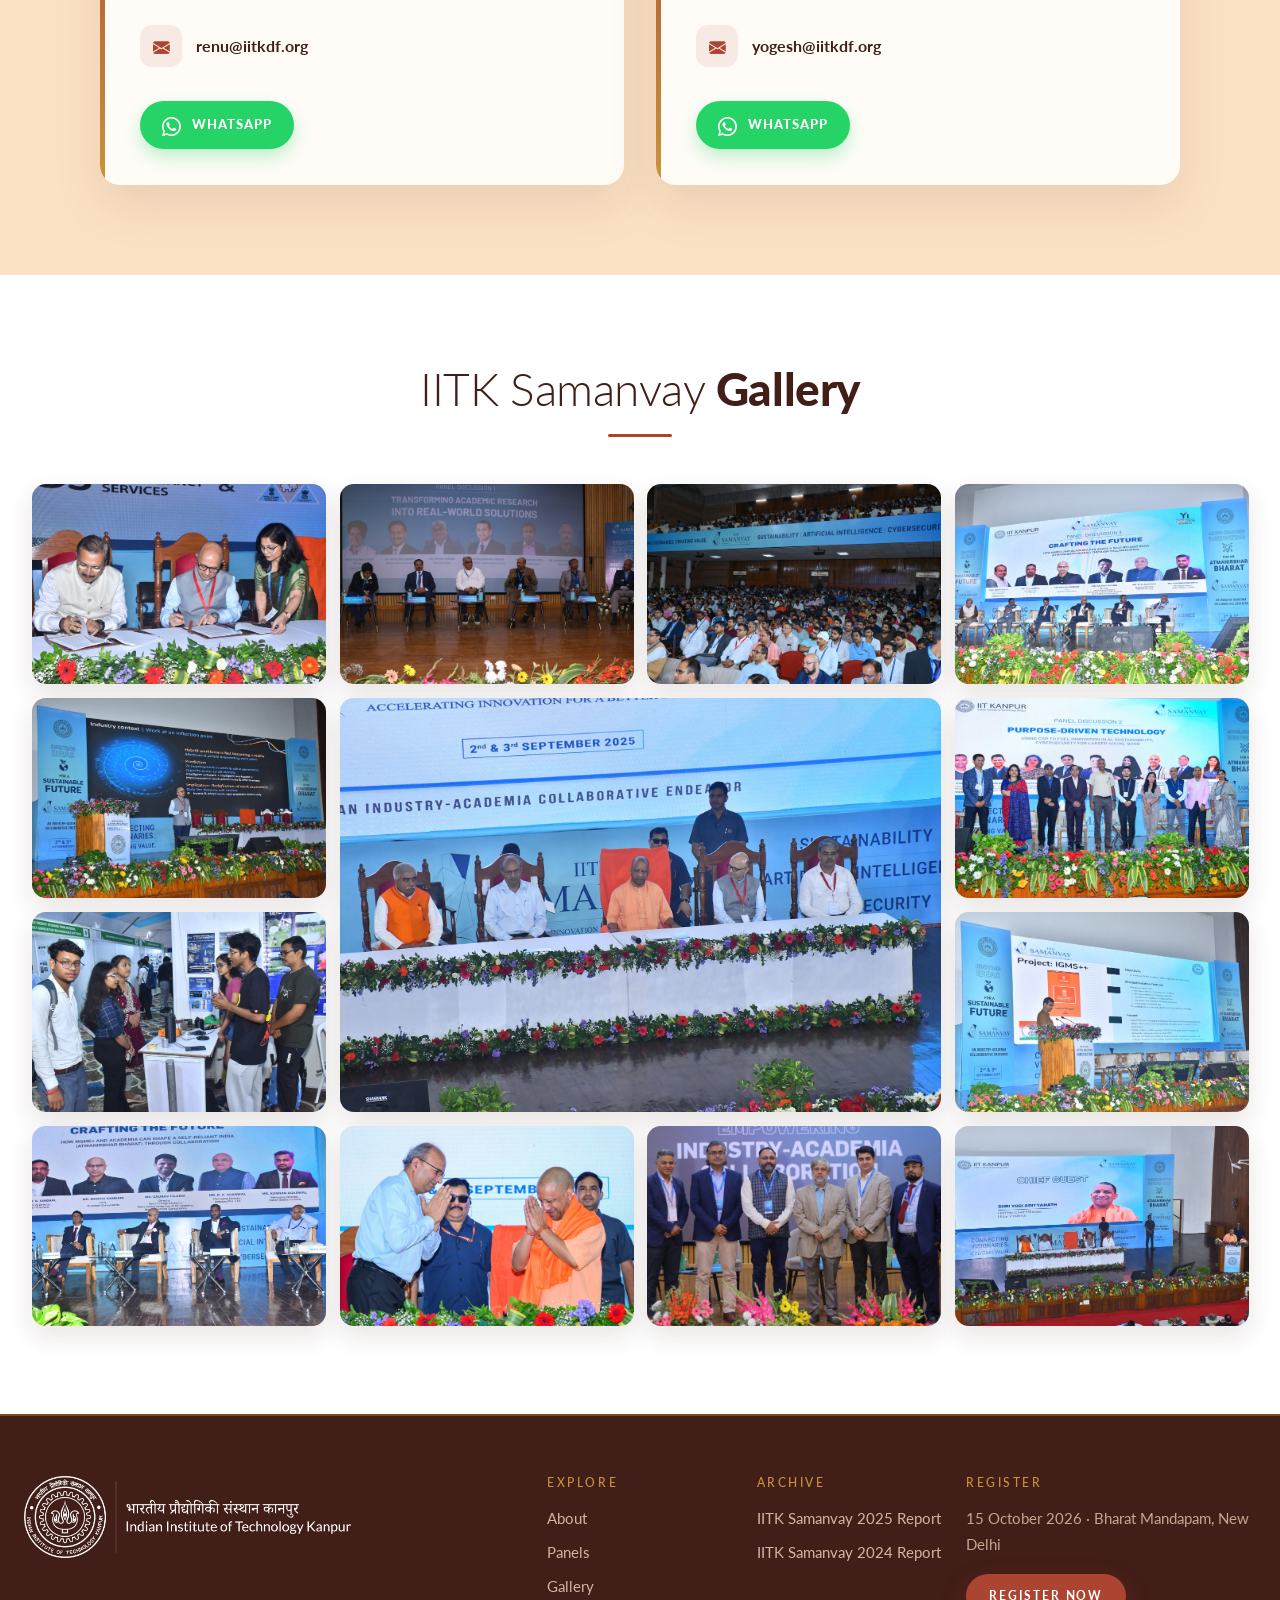
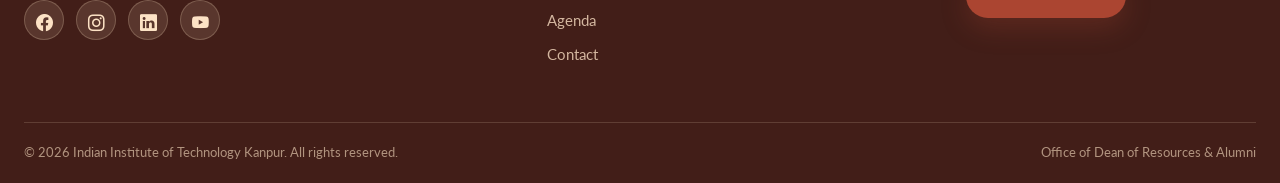
==== commit 3eba4a62: "first add index j cross j dash  j j j k k k commit" ====
--- a/index.html
+++ b/index.html
@@ -266,39 +266,86 @@
   </section>
 
   <!-- ============================= CONTACT ============================= -->
-  <section class="sec sec-champagne contact-sec" id="contact">
-    <div class="container-gtu container-wide">
-      <div class="text-center mb-5" data-aos="fade-up">
-        <h2 class="section-title">Contact <strong>Us</strong></h2>
-        <div class="rule rule-center"></div>
-      </div>
-
-      <div class="contact-people">
-        <article class="person-card" data-aos="fade-up">
-          <h3 class="pc-name">Ms. Renu Bhardwaj</h3>
-          <p class="pc-sub">Senior Manager, Corporate Partnerships</p>
-          <div class="pc-actions">
-            <a class="pc-btn is-wa" href="https://wa.me/919158821959?text=Hello%2C%20I%20would%20like%20to%20know%20more%20about%20IITK%20Samanvay%202026."
-              target="_blank" rel="noopener noreferrer" aria-label="Message Ms. Renu Bhardwaj on WhatsApp"><i class="bi bi-whatsapp"></i></a>
-            <a class="pc-btn is-phone" href="tel:+919158821959" aria-label="Call Ms. Renu Bhardwaj"><i class="bi bi-telephone-fill"></i></a>
-            <a class="pc-btn is-mail" href="mailto:renu@iitkdf.org" aria-label="Email Ms. Renu Bhardwaj"><i class="bi bi-envelope-fill"></i></a>
-          </div>
+  <section id="contact" style="padding:90px 0;background:#FCE2C5;">
+    <div style="max-width:1160px;margin:0 auto;padding:0 24px;">
+  
+      <!-- heading -->
+      <div style="text-align:center;margin-bottom:44px;">
+        <h2 style="font-family:'Lato',sans-serif;font-size:2.4rem;font-weight:400;color:#421E18;margin:0;">
+          Contact <strong style="font-weight:900;">Us</strong>
+        </h2>
+        <div style="width:64px;height:3px;background:#AB4531;border-radius:3px;margin:14px auto 0;"></div>
+      </div>
+  
+      <!-- cards -->
+      <div style="display:grid;grid-template-columns:repeat(2,minmax(0,1fr));gap:32px;max-width:1080px;margin:0 auto;">
+  
+        <!-- CARD 1 -->
+        <article style="position:relative;background:#FFFCF8;border-radius:20px;padding:40px 40px 36px;box-shadow:0 20px 50px rgba(66,30,24,.10);overflow:hidden;">
+          <span style="position:absolute;left:0;top:0;bottom:0;width:5px;background:linear-gradient(180deg,#AB4531,#C9943A);"></span>
+  
+          <h3 style="font-family:'Lato',sans-serif;font-size:1.5rem;font-weight:900;color:#421E18;margin:0 0 8px;">Ms. Renu Bhardwaj</h3>
+          <p style="font-family:'Lato',sans-serif;font-size:1rem;color:#6E5A52;margin:0 0 24px;">Senior Manager, Corporate Partnerships</p>
+  
+          <ul style="list-style:none;padding:0;margin:0 0 24px;display:grid;gap:10px;">
+            <li style="display:flex;align-items:center;gap:14px;padding:10px 0;">
+              <span style="flex:0 0 42px;width:42px;height:42px;border-radius:12px;display:grid;place-items:center;background:rgba(171,69,49,.1);color:#AB4531;font-size:1.05rem;">
+                <i class="bi bi-telephone-fill"></i>
+              </span>
+              <a href="tel:+919158821959" style="font-family:'Lato',sans-serif;font-size:1rem;color:#421E18;font-weight:700;text-decoration:none;word-break:break-word;">+91 91588 21959</a>
+            </li>
+            <li style="display:flex;align-items:center;gap:14px;padding:10px 0;">
+              <span style="flex:0 0 42px;width:42px;height:42px;border-radius:12px;display:grid;place-items:center;background:rgba(171,69,49,.1);color:#AB4531;font-size:1.05rem;">
+                <i class="bi bi-envelope-fill"></i>
+              </span>
+              <a href="mailto:renu@iitkdf.org" style="font-family:'Lato',sans-serif;font-size:1rem;color:#421E18;font-weight:700;text-decoration:none;word-break:break-word;">renu@iitkdf.org</a>
+            </li>
+          </ul>
+  
+          <a href="https://wa.me/919158821959?text=Hello%2C%20I%20would%20like%20to%20know%20more%20about%20IITK%20Samanvay%202026." target="_blank" rel="noopener noreferrer"
+            style="display:inline-flex;align-items:center;gap:10px;height:48px;padding:0 22px;border-radius:999px;text-decoration:none;background:#25D366;color:#fff;font-family:'Lato',sans-serif;font-size:.82rem;font-weight:900;letter-spacing:.08em;text-transform:uppercase;box-shadow:0 8px 18px rgba(37,211,102,.3);">
+            <i class="bi bi-whatsapp" style="font-size:1.2rem;"></i> WhatsApp
+          </a>
         </article>
-
-        <article class="person-card" data-aos="fade-up" data-aos-delay="120">
-          <h3 class="pc-name">Mr. Yogesh Baviskar</h3>
-          <p class="pc-sub">Associate Vice President, Corporate Partnerships</p>
-          <div class="pc-actions">
-            <a class="pc-btn is-wa" href="https://wa.me/919975570712?text=Hello%2C%20I%20would%20like%20to%20know%20more%20about%20IITK%20Samanvay%202026."
-              target="_blank" rel="noopener noreferrer" aria-label="Message Mr. Yogesh Baviskar on WhatsApp"><i class="bi bi-whatsapp"></i></a>
-            <a class="pc-btn is-phone" href="tel:+919975570712" aria-label="Call Mr. Yogesh Baviskar"><i class="bi bi-telephone-fill"></i></a>
-            <a class="pc-btn is-mail" href="mailto:yogesh@iitkdf.org" aria-label="Email Mr. Yogesh Baviskar"><i class="bi bi-envelope-fill"></i></a>
-          </div>
+  
+        <!-- CARD 2 -->
+        <article style="position:relative;background:#FFFCF8;border-radius:20px;padding:40px 40px 36px;box-shadow:0 20px 50px rgba(66,30,24,.10);overflow:hidden;">
+          <span style="position:absolute;left:0;top:0;bottom:0;width:5px;background:linear-gradient(180deg,#AB4531,#C9943A);"></span>
+  
+          <h3 style="font-family:'Lato',sans-serif;font-size:1.5rem;font-weight:900;color:#421E18;margin:0 0 8px;">Mr. Yogesh Baviskar</h3>
+          <p style="font-family:'Lato',sans-serif;font-size:1rem;color:#6E5A52;margin:0 0 24px;">Associate Vice President, Corporate Partnerships</p>
+  
+          <ul style="list-style:none;padding:0;margin:0 0 24px;display:grid;gap:10px;">
+            <li style="display:flex;align-items:center;gap:14px;padding:10px 0;">
+              <span style="flex:0 0 42px;width:42px;height:42px;border-radius:12px;display:grid;place-items:center;background:rgba(171,69,49,.1);color:#AB4531;font-size:1.05rem;">
+                <i class="bi bi-telephone-fill"></i>
+              </span>
+              <a href="tel:+919975570712" style="font-family:'Lato',sans-serif;font-size:1rem;color:#421E18;font-weight:700;text-decoration:none;word-break:break-word;">+91 99755 70712</a>
+            </li>
+            <li style="display:flex;align-items:center;gap:14px;padding:10px 0;">
+              <span style="flex:0 0 42px;width:42px;height:42px;border-radius:12px;display:grid;place-items:center;background:rgba(171,69,49,.1);color:#AB4531;font-size:1.05rem;">
+                <i class="bi bi-envelope-fill"></i>
+              </span>
+              <a href="mailto:yogesh@iitkdf.org" style="font-family:'Lato',sans-serif;font-size:1rem;color:#421E18;font-weight:700;text-decoration:none;word-break:break-word;">yogesh@iitkdf.org</a>
+            </li>
+          </ul>
+  
+          <a href="https://wa.me/919975570712?text=Hello%2C%20I%20would%20like%20to%20know%20more%20about%20IITK%20Samanvay%202026." target="_blank" rel="noopener noreferrer"
+            style="display:inline-flex;align-items:center;gap:10px;height:48px;padding:0 22px;border-radius:999px;text-decoration:none;background:#25D366;color:#fff;font-family:'Lato',sans-serif;font-size:.82rem;font-weight:900;letter-spacing:.08em;text-transform:uppercase;box-shadow:0 8px 18px rgba(37,211,102,.3);">
+            <i class="bi bi-whatsapp" style="font-size:1.2rem;"></i> WhatsApp
+          </a>
         </article>
-
-            </div>
-
-    </div>
+  
+      </div>
+    </div>
+  
+    <!-- one small style block only for the mobile 1-column stack (media queries can't be inline) -->
+    <style>
+      @media (max-width: 767.98px){
+        #contact > div > div{ grid-template-columns:1fr !important; gap:20px !important; }
+        #contact article{ padding:32px 24px 28px !important; }
+      }
+    </style>
   </section>
 
   <!-- ============================= GALLERY ============================= -->
